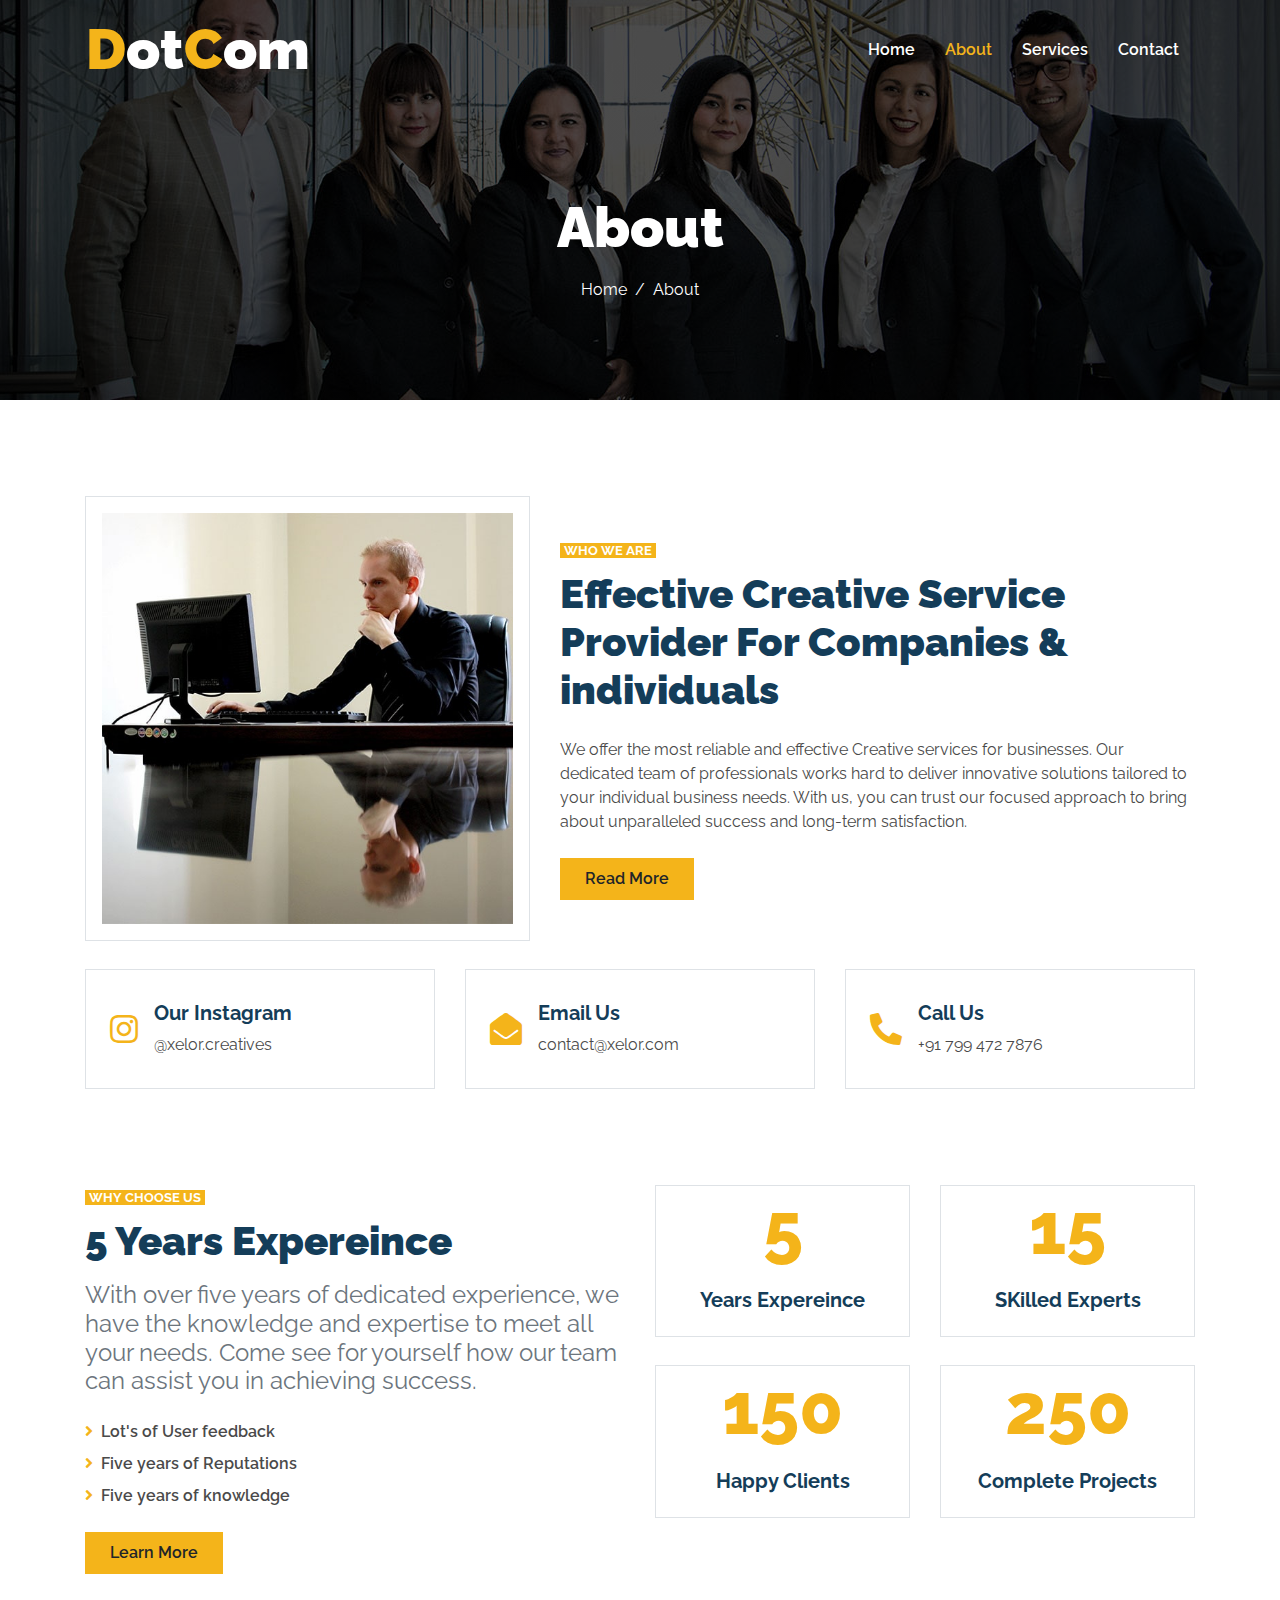
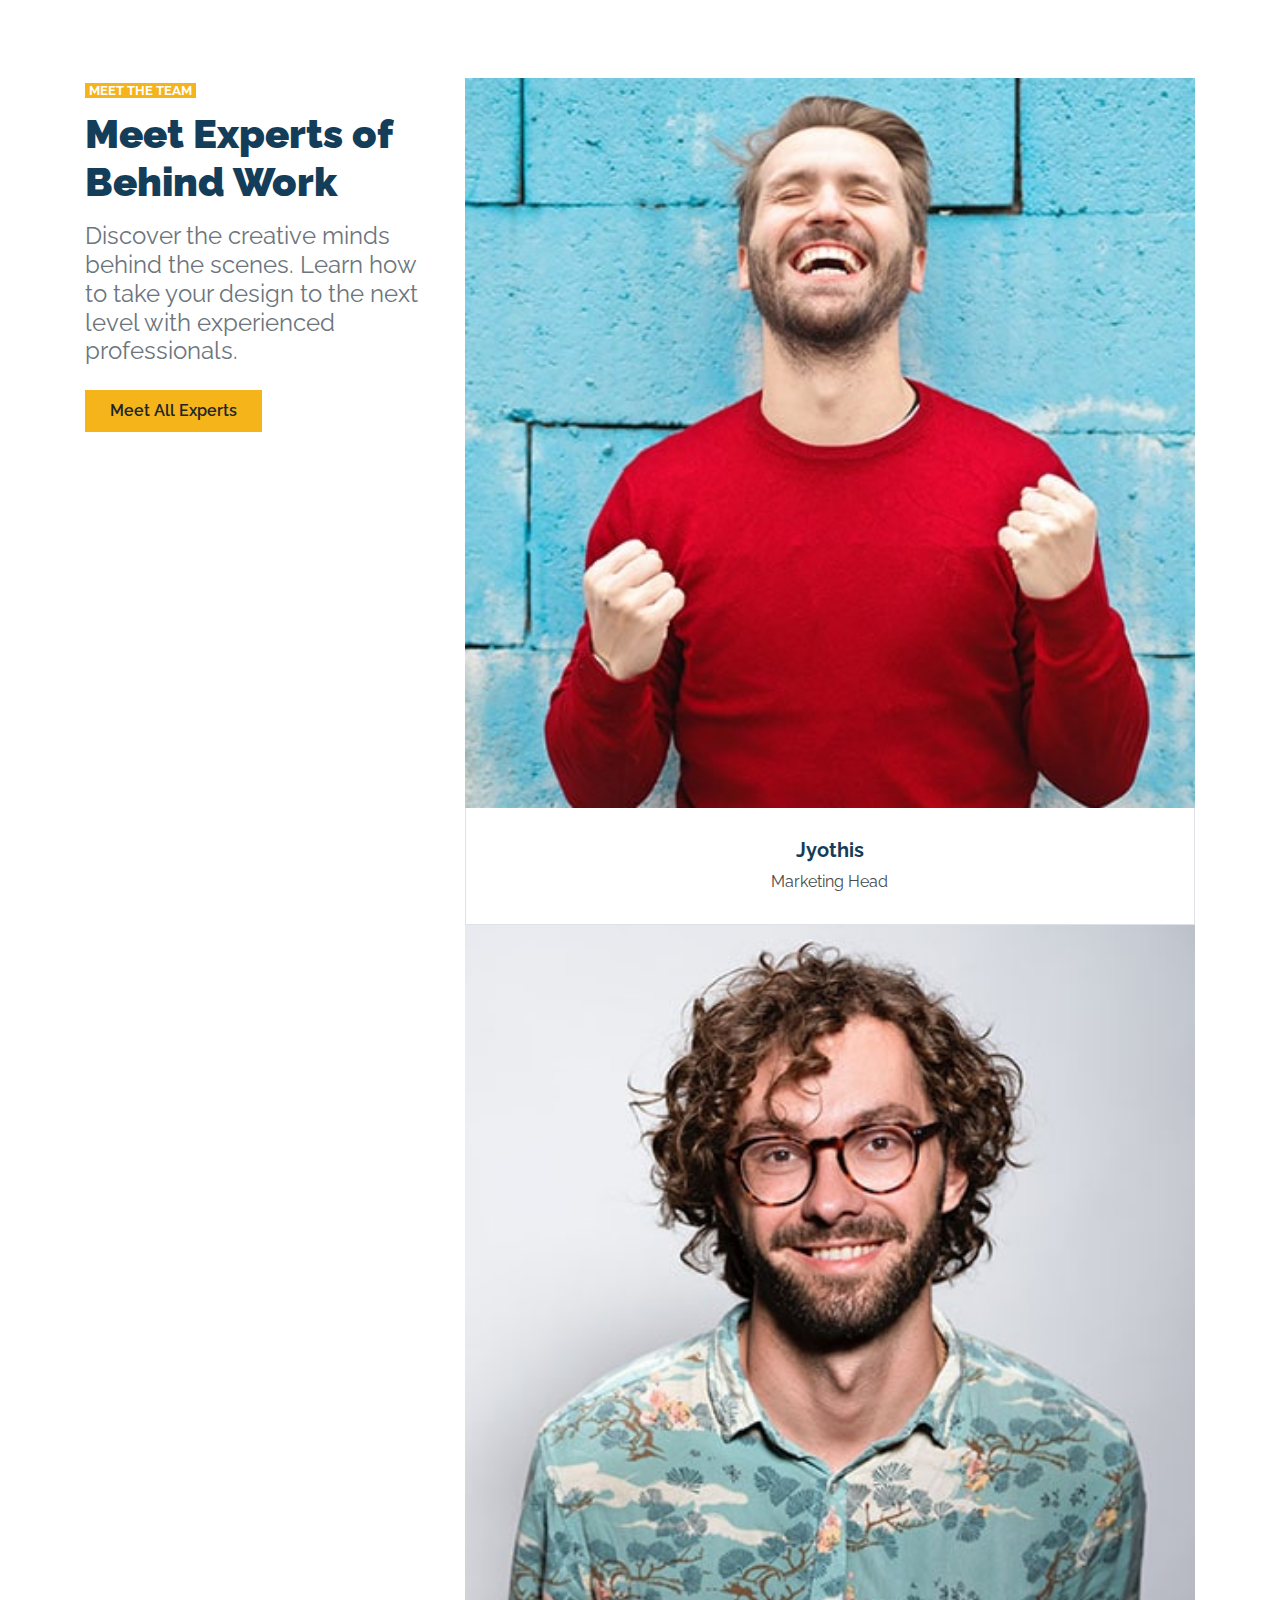
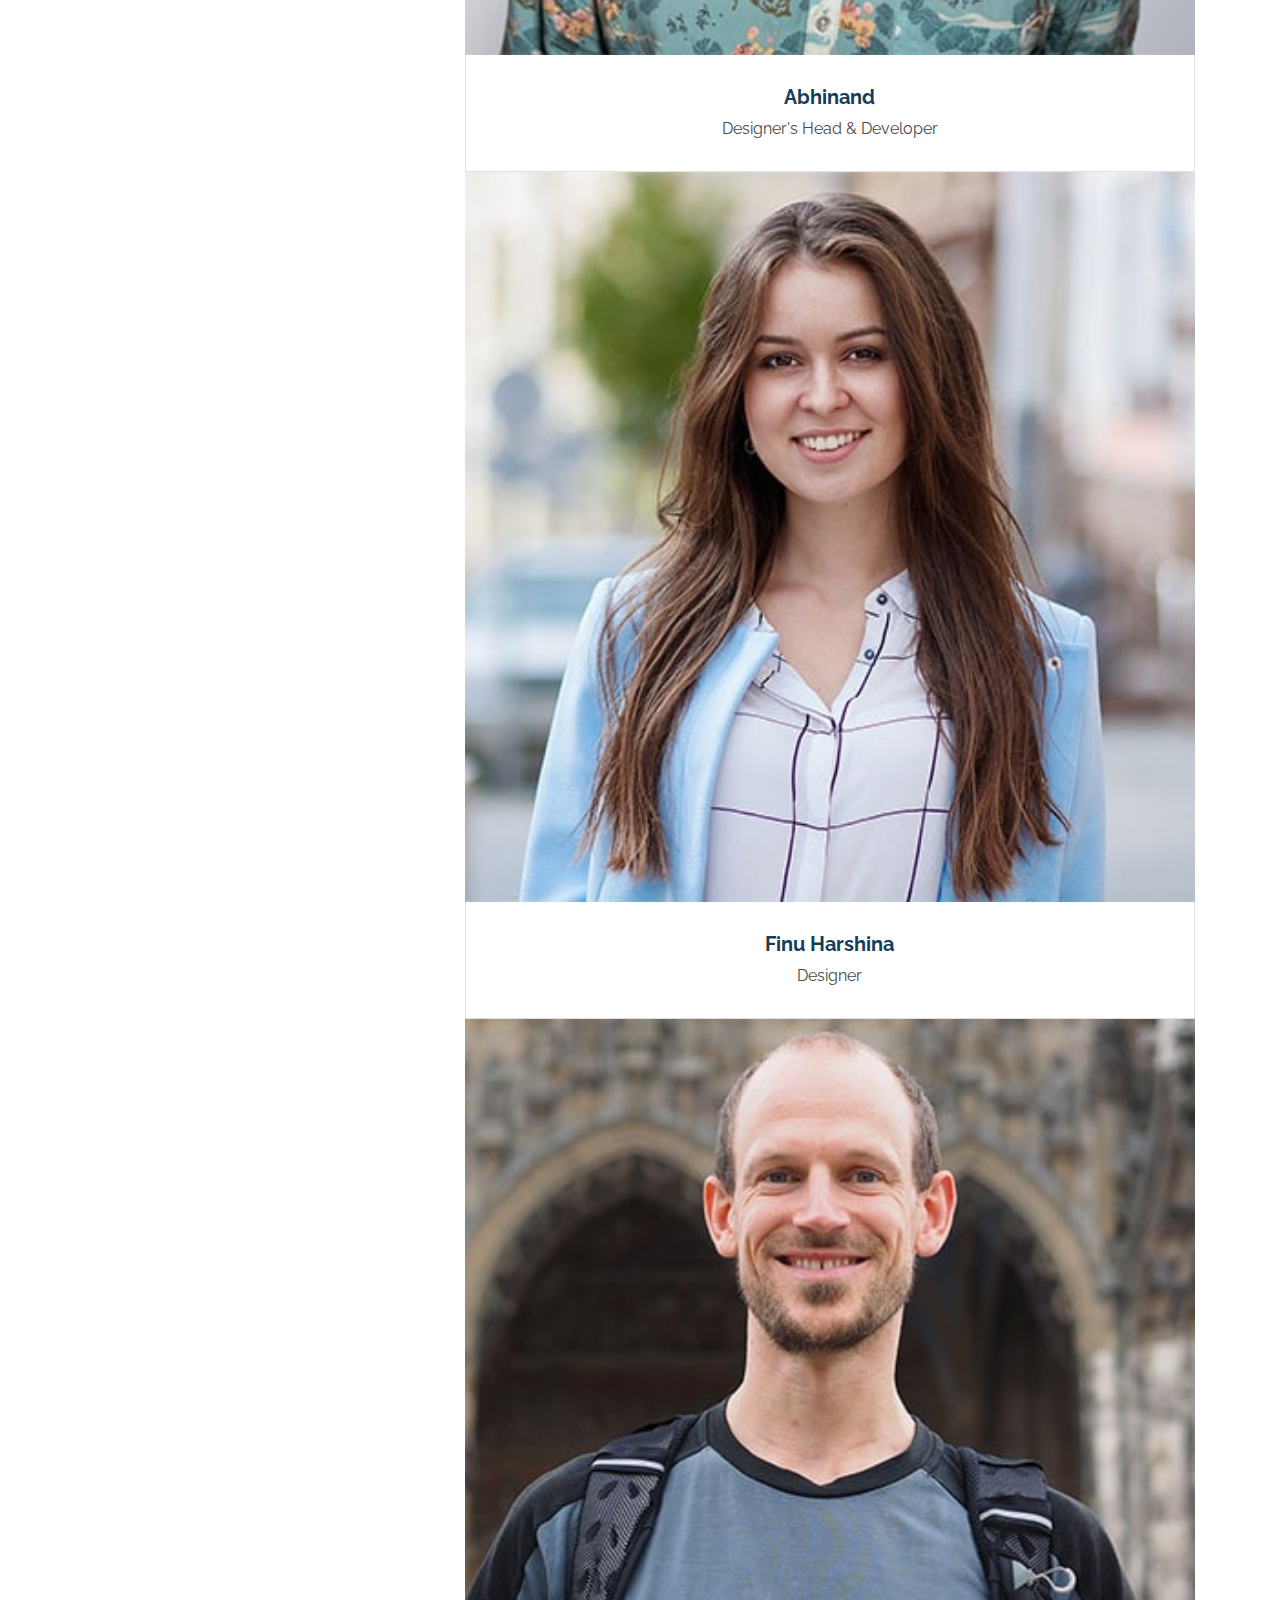
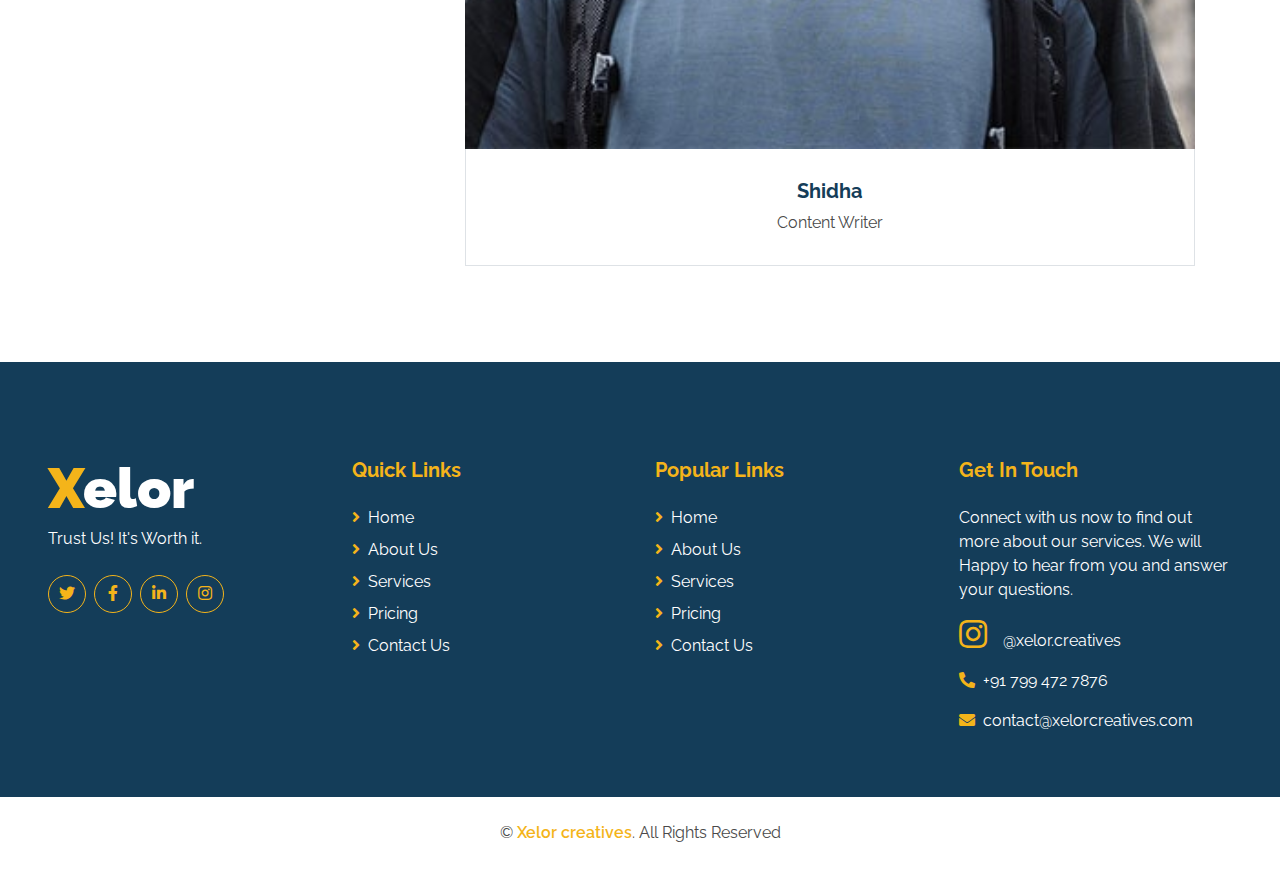
==== about.html @ 758a2720 "first commit" ====
<!DOCTYPE html>
<html lang="en">

<head>
    <meta charset="utf-8">
    <title>DotCom - Creative Agency Website Template</title>
    <meta content="width=device-width, initial-scale=1.0" name="viewport">
    <meta content="Free HTML Templates" name="keywords">
    <meta content="Free HTML Templates" name="description">

    <!-- Favicon -->
    <link href="img/favicon.ico" rel="icon">

    <!-- Google Web Fonts -->
    <link rel="preconnect" href="https://fonts.gstatic.com">
    <link href="https://fonts.googleapis.com/css2?family=Raleway:wght@400;500;600;700;800;900&display=swap" rel="stylesheet"> 

    <!-- Font Awesome -->
    <link href="https://cdnjs.cloudflare.com/ajax/libs/font-awesome/5.15.0/css/all.min.css" rel="stylesheet">

    <!-- Libraries Stylesheet -->
    <link href="lib/owlcarousel/assets/owl.carousel.min.css" rel="stylesheet">

    <!-- Customized Bootstrap Stylesheet -->
    <link href="css/style.css" rel="stylesheet">
</head>

<body>
    <!-- Navbar Start -->
    <div class="container-fluid nav-bar p-0">
        <div class="container-lg p-0">
            <nav class="navbar navbar-expand-lg bg-secondary navbar-dark">
                <a href="index.html" class="navbar-brand">
                    <h1 class="m-0 text-white display-4"><span class="text-primary">D</span>ot<span class="text-primary">C</span>om</h1>
                </a>
                <button type="button" class="navbar-toggler" data-toggle="collapse" data-target="#navbarCollapse">
                    <span class="navbar-toggler-icon"></span>
                </button>
                <div class="collapse navbar-collapse justify-content-between" id="navbarCollapse">
                    <div class="navbar-nav ml-auto py-0">
                        <a href="index.html" class="nav-item nav-link">Home</a>
                        <a href="about.html" class="nav-item nav-link active">About</a>
                        <a href="service.html" class="nav-item nav-link">Services</a>
                        <!-- <a href="pricing.html" class="nav-item nav-link">Pricing</a>
                        <div class="nav-item dropdown">
                            <a href="#" class="nav-link dropdown-toggle" data-toggle="dropdown">Pages</a>
                            <div class="dropdown-menu border-0 rounded-0 m-0">
                                <a href="blog.html" class="dropdown-item">Blog Grid</a>
                                <a href="single.html" class="dropdown-item">Blog Detail</a>
                            </div>
                        </div> -->
                        <a href="contact.html" class="nav-item nav-link">Contact</a>
                    </div>
                </div>
            </nav>
        </div>
    </div>
    <!-- Navbar End -->


    <!-- Page Header Start -->
    <div class="container-fluid page-header d-flex flex-column align-items-center justify-content-center pt-0 pt-lg-5 mb-5">
        <h1 class="display-4 text-white mb-3 mt-0 mt-lg-5">About</h1>
        <div class="d-inline-flex text-white">
            <p class="m-0"><a class="text-white" href="">Home</a></p>
            <p class="m-0 px-2">/</p>
            <p class="m-0">About</p>
        </div>
    </div>
    <!-- Page Header Start -->


    <!-- About Start -->
    <div class="container-fluid py-5">
        <div class="container">
            <div class="row align-items-center pb-1">
                <div class="col-lg-5">
                    <img class="img-thumbnail p-3" src="img/about.jpg" alt="">
                </div>
                <div class="col-lg-7 mt-5 mt-lg-0">
                    <small class="bg-primary text-white text-uppercase font-weight-bold px-1">Who We Are</small>
                    <h1 class="mt-2 mb-4">Effective Creative Service Provider For Companies & individuals </h1>
                    <p class="mb-4">We offer the most reliable and effective Creative services for businesses. Our dedicated team of professionals works hard to deliver innovative solutions tailored to your individual business needs. With us, you can trust our focused approach to bring about unparalleled success and long-term satisfaction.</p>
                    <a href="" class="btn btn-primary py-md-2 px-md-4 font-weight-semi-bold">Read More</a>
                </div>
            </div>
            <div class="row mt-4">
                <div class="col-md-4">
                    <div class="d-flex align-items-center border mb-4 mb-lg-0 p-4" style="height: 120px;">
                        <i class="fab fa-2x fa-instagram text-primary mr-3"></i>
                        <div class="d-flex flex-column">
                            <h5 class="font-weight-bold">Our Instagram</h5>
                            <p class="m-0">@xelor.creatives</p>
                        </div>
                    </div>
                </div>
                <div class="col-md-4">
                    <div class="d-flex align-items-center border mb-4 mb-lg-0 p-4" style="height: 120px;">
                        <i class="fa fa-2x fa-envelope-open text-primary mr-3"></i>
                        <div class="d-flex flex-column">
                            <h5 class="font-weight-bold">Email Us</h5>
                            <p class="m-0">contact@xelor.com</p>
                        </div>
                    </div>
                </div>
                <div class="col-md-4">
                    <div class="d-flex align-items-center border mb-4 mb-lg-0 p-4" style="height: 120px;">
                        <i class="fas fa-2x fa-phone-alt text-primary mr-3"></i>
                        <div class="d-flex flex-column">
                            <h5 class="font-weight-bold">Call Us</h5>
                            <p class="m-0">+91 799 472 7876</p>
                        </div>
                    </div>
                </div>
            </div>
        </div>
    </div>
    <!-- About End -->


    <!-- Features Start -->
    <div class="container-fluid pt-5 pb-2">
        <div class="container">
            <div class="row">
                <div class="col-lg-6 mb-5">
                    <small class="bg-primary text-white text-uppercase font-weight-bold px-1">Why Choose Us</small>
                    <h1 class="mt-2 mb-3">5 Years Expereince</h1>
                    <h4 class="font-weight-normal text-muted mb-4">With over five years of dedicated experience, we have the knowledge and expertise to meet all your needs. Come see for yourself how our team can assist you in achieving success.</h4>
                    <div class="list-inline mb-4">
                        <p class="font-weight-semi-bold mb-2"><i class="fa fa-angle-right text-primary mr-2"></i>Lot's of User feedback</p>
                        <p class="font-weight-semi-bold mb-2"><i class="fa fa-angle-right text-primary mr-2"></i>Five years of Reputations</p>
                        <p class="font-weight-semi-bold mb-2"><i class="fa fa-angle-right text-primary mr-2"></i>Five years of knowledge</p>
                    </div>
                    <a href="" class="btn btn-primary py-md-2 px-md-4 font-weight-semi-bold">Learn More</a>
                </div>
                <div class="col-lg-6">
                    <div class="row">
                        <div class="col-sm-6 pb-1">
                            <div class="d-flex flex-column align-items-center border px-4 mb-4">
                                <h2 class="display-3 text-primary mb-3" data-toggle="counter-up">5</h2>
                                <h5 class="font-weight-bold mb-4">Years Expereince</h5>
                            </div>
                        </div>
                        <div class="col-sm-6 pb-1">
                            <div class="d-flex flex-column align-items-center border px-4 mb-4">
                                <h2 class="display-3 text-primary mb-3" data-toggle="counter-up">15</h2>
                                <h5 class="font-weight-bold mb-4">SKilled Experts</h5>
                            </div>
                        </div>
                        <div class="col-sm-6 pb-1">
                            <div class="d-flex flex-column align-items-center border px-4 mb-4">
                                <h2 class="display-3 text-primary mb-3" data-toggle="counter-up">150</h2>
                                <h5 class="font-weight-bold mb-4">Happy Clients</h5>
                            </div>
                        </div>
                        <div class="col-sm-6 pb-1">
                            <div class="d-flex flex-column align-items-center border px-4 mb-4">
                                <h2 class="display-3 text-primary mb-3" data-toggle="counter-up">250</h2>
                                <h5 class="font-weight-bold mb-4">Complete Projects</h5>
                            </div>
                        </div>
                    </div>
                </div>
            </div>
        </div>
    </div>
    <!-- Features End -->


    <!-- Team Start -->
    <div class="container-fluid pt-5">
        <div class="container">
            <div class="row">
                <div class="col-lg-4 mb-5">
                    <small class="bg-primary text-white text-uppercase font-weight-bold px-1">Meet The Team</small>
                    <h1 class="mt-2 mb-3">Meet Experts of Behind Work</h1>
                    <h4 class="font-weight-normal text-muted mb-4">Discover the creative minds behind the scenes. Learn how to take your design to the next level with experienced professionals.</h4>
                    <a href="" class="btn btn-primary py-md-2 px-md-4 font-weight-semi-bold">Meet All Experts</a>
                </div>
                <div class="col-lg-8 mb-5">
                    <div class="owl-carousel team-carousel">
                        <div class="team-item">
                            <div class="position-relative">
                                <img class="img-fluid w-100" src="img/team-1.jpg" alt="">
                                <div class="team-overlay position-absolute d-flex align-items-center justify-content-center m-3">
                                    <div class="d-flex align-items-center justify-content-start">
                                        <a class="btn btn-outline-secondary rounded-circle text-center mr-2 px-0" style="width: 38px; height: 38px;" href="#"><i class="fab fa-twitter"></i></a>
                                        <a class="btn btn-outline-secondary rounded-circle text-center mr-2 px-0" style="width: 38px; height: 38px;" href="#"><i class="fab fa-facebook-f"></i></a>
                                        <a class="btn btn-outline-secondary rounded-circle text-center px-0" style="width: 38px; height: 38px;" href="#"><i class="fab fa-linkedin-in"></i></a>
                                    </div>
                                </div>
                            </div>
                            <div class="border border-top-0 text-center" style="padding: 30px;">
                                <h5 class="font-weight-bold">Jyothis</h5>
                                <span>Marketing Head</span>
                            </div>
                        </div>
                        <div class="team-item">
                            <div class="position-relative">
                                <img class="img-fluid w-100" src="img/team-3.jpg" alt="">
                                <div class="team-overlay position-absolute d-flex align-items-center justify-content-center m-3">
                                    <div class="d-flex align-items-center justify-content-start">
                                        <a class="btn btn-outline-secondary rounded-circle text-center mr-2 px-0" style="width: 38px; height: 38px;" href="#"><i class="fab fa-twitter"></i></a>
                                        <a class="btn btn-outline-secondary rounded-circle text-center mr-2 px-0" style="width: 38px; height: 38px;" href="#"><i class="fab fa-facebook-f"></i></a>
                                        <a class="btn btn-outline-secondary rounded-circle text-center px-0" style="width: 38px; height: 38px;" href="#"><i class="fab fa-linkedin-in"></i></a>
                                    </div>
                                </div>
                            </div>
                            <div class="border border-top-0 text-center" style="padding: 30px;">
                                <h5 class="font-weight-bold">Abhinand</h5>
                                <span>Designer's Head & Developer </span>
                            </div>
                        </div>
                        <div class="team-item">
                            <div class="position-relative">
                                <img class="img-fluid w-100" src="img/team-2.jpg" alt="">
                                <div class="team-overlay position-absolute d-flex align-items-center justify-content-center m-3">
                                    <div class="d-flex align-items-center justify-content-start">
                                        <a class="btn btn-outline-secondary rounded-circle text-center mr-2 px-0" style="width: 38px; height: 38px;" href="#"><i class="fab fa-twitter"></i></a>
                                        <a class="btn btn-outline-secondary rounded-circle text-center mr-2 px-0" style="width: 38px; height: 38px;" href="#"><i class="fab fa-facebook-f"></i></a>
                                        <a class="btn btn-outline-secondary rounded-circle text-center px-0" style="width: 38px; height: 38px;" href="#"><i class="fab fa-linkedin-in"></i></a>
                                    </div>
                                </div>
                            </div>
                            <div class="border border-top-0 text-center" style="padding: 30px;">
                                <h5 class="font-weight-bold">Finu Harshina</h5>
                                <span>Designer</span>
                            </div>
                        </div>
                        <div class="team-item">
                            <div class="position-relative">
                                <img class="img-fluid w-100" src="img/team-4.jpg" alt="">
                                <div class="team-overlay position-absolute d-flex align-items-center justify-content-center m-3">
                                    <div class="d-flex align-items-center justify-content-start">
                                        <a class="btn btn-outline-secondary rounded-circle text-center mr-2 px-0" style="width: 38px; height: 38px;" href="#"><i class="fab fa-twitter"></i></a>
                                        <a class="btn btn-outline-secondary rounded-circle text-center mr-2 px-0" style="width: 38px; height: 38px;" href="#"><i class="fab fa-facebook-f"></i></a>
                                        <a class="btn btn-outline-secondary rounded-circle text-center px-0" style="width: 38px; height: 38px;" href="#"><i class="fab fa-linkedin-in"></i></a>
                                    </div>
                                </div>
                            </div>
                            <div class="border border-top-0 text-center" style="padding: 30px;">
                                <h5 class="font-weight-bold">Shidha</h5>
                                <span>Content Writer</span>
                            </div>
                        </div>
                    </div>
                </div>
            </div>
        </div>
    </div>
    <!-- Team End -->


    <!-- Footer Start -->
    <div class="container-fluid bg-secondary text-white mt-5 pt-5 px-sm-3 px-md-5">
        <div class="row pt-5">
            <div class="col-lg-3 col-md-6 mb-5">
                <a href="index.html" class="navbar-brand">
                    <h1 class="m-0 mt-n2 text-white display-4"><span class="text-primary">X</span>elor</h1>
                </a>
                <p>Trust Us! It's Worth it.</p>
                <div class="d-flex justify-content-start mt-4">
                    <a class="btn btn-outline-primary rounded-circle text-center mr-2 px-0" style="width: 38px; height: 38px;" href="#"><i class="fab fa-twitter"></i></a>
                    <a class="btn btn-outline-primary rounded-circle text-center mr-2 px-0" style="width: 38px; height: 38px;" href="#"><i class="fab fa-facebook-f"></i></a>
                    <a class="btn btn-outline-primary rounded-circle text-center mr-2 px-0" style="width: 38px; height: 38px;" href="#"><i class="fab fa-linkedin-in"></i></a>
                    <a class="btn btn-outline-primary rounded-circle text-center mr-2 px-0" style="width: 38px; height: 38px;" href="#"><i class="fab fa-instagram"></i></a>
                </div>
            </div>
            <div class="col-lg-3 col-md-6 mb-5">
                <h5 class="font-weight-bold text-primary mb-4">Quick Links</h5>
                <div class="d-flex flex-column justify-content-start">
                    <a class="text-white mb-2" href="#"><i class="fa fa-angle-right text-primary mr-2"></i>Home</a>
                    <a class="text-white mb-2" href="#"><i class="fa fa-angle-right text-primary mr-2"></i>About Us</a>
                    <a class="text-white mb-2" href="#"><i class="fa fa-angle-right text-primary mr-2"></i>Services</a>
                    <a class="text-white mb-2" href="#"><i class="fa fa-angle-right text-primary mr-2"></i>Pricing</a>
                    <a class="text-white" href="#"><i class="fa fa-angle-right text-primary mr-2"></i>Contact Us</a>
                </div>
            </div>
            <div class="col-lg-3 col-md-6 mb-5">
                <h5 class="font-weight-bold text-primary mb-4">Popular Links</h5>
                <div class="d-flex flex-column justify-content-start">
                    <a class="text-white mb-2" href="#"><i class="fa fa-angle-right text-primary mr-2"></i>Home</a>
                    <a class="text-white mb-2" href="#"><i class="fa fa-angle-right text-primary mr-2"></i>About Us</a>
                    <a class="text-white mb-2" href="#"><i class="fa fa-angle-right text-primary mr-2"></i>Services</a>
                    <a class="text-white mb-2" href="#"><i class="fa fa-angle-right text-primary mr-2"></i>Pricing</a>
                    <a class="text-white" href="#"><i class="fa fa-angle-right text-primary mr-2"></i>Contact Us</a>
                </div>
            </div>
            <div class="col-lg-3 col-md-6 mb-5">
                <h5 class="font-weight-bold text-primary mb-4">Get In Touch</h5>
                <p>Connect with us now to find out more about our services. We will Happy to hear from you and answer your questions.</p>
                <p><i class="fab fa-2x fa-instagram text-primary mr-3"></i>@xelor.creatives</p>
                <p><i class="fa fa-phone-alt text-primary mr-2"></i>+91 799 472 7876</p>
                <p><i class="fa fa-envelope text-primary mr-2"></i>contact@xelorcreatives.com</p>
            </div>
        </div>
    </div>
    <div class="container-fluid py-4 px-sm-3 px-md-5">
        <p class="m-0 text-center">
            &copy; <a class="font-weight-semi-bold" href="#">Xelor creatives</a>. All Rights Reserved
        </p>
    </div>
    <!-- Footer End -->


    <!-- Back to Top -->
    <a href="#" class="btn btn-lg btn-primary back-to-top"><i class="fa fa-angle-up"></i></a>


    <!-- JavaScript Libraries -->
    <script src="https://code.jquery.com/jquery-3.4.1.min.js"></script>
    <script src="https://stackpath.bootstrapcdn.com/bootstrap/4.4.1/js/bootstrap.bundle.min.js"></script>
    <script src="lib/easing/easing.min.js"></script>
    <script src="lib/waypoints/waypoints.min.js"></script>
    <script src="lib/counterup/counterup.min.js"></script>
    <script src="lib/owlcarousel/owl.carousel.min.js"></script>

    <!-- Contact Javascript File -->
    <script src="mail/jqBootstrapValidation.min.js"></script>
    <script src="mail/contact.js"></script>

    <!-- Template Javascript -->
    <script src="js/main.js"></script>
</body>

</html>
---- css/style.css ----
/******* Bootstrap Theming ********/
/*!
 * Bootstrap v4.5.3 (https://getbootstrap.com/)
 * Copyright 2011-2020 The Bootstrap Authors
 * Copyright 2011-2020 Twitter, Inc.
 * Licensed under MIT (https://github.com/twbs/bootstrap/blob/main/LICENSE)
 */
:root {
  --blue: #007bff;
  --indigo: #6610f2;
  --purple: #6f42c1;
  --pink: #e83e8c;
  --red: #dc3545;
  --orange: #fd7e14;
  --yellow: #ffc107;
  --green: #28a745;
  --teal: #20c997;
  --cyan: #17a2b8;
  --white: #fff;
  --gray: #6c757d;
  --gray-dark: #343a40;
  --primary: #F4B41A;
  --secondary: #143D59;
  --success: #28a745;
  --info: #17a2b8;
  --warning: #ffc107;
  --danger: #dc3545;
  --light: #f8f9fa;
  --dark: #343a40;
  --breakpoint-xs: 0;
  --breakpoint-sm: 576px;
  --breakpoint-md: 768px;
  --breakpoint-lg: 992px;
  --breakpoint-xl: 1200px;
  --font-family-sans-serif: "Raleway", sans-serif;
  --font-family-monospace: SFMono-Regular, Menlo, Monaco, Consolas, "Liberation Mono", "Courier New", monospace;
}

*,
*::before,
*::after {
  box-sizing: border-box;
}

html {
  font-family: sans-serif;
  line-height: 1.15;
  -webkit-text-size-adjust: 100%;
  -webkit-tap-highlight-color: rgba(0, 0, 0, 0);
}

article, aside, figcaption, figure, footer, header, hgroup, main, nav, section {
  display: block;
}

body {
  margin: 0;
  font-family: "Raleway", sans-serif;
  font-size: 1rem;
  font-weight: 400;
  line-height: 1.5;
  color: #4A4A4A;
  text-align: left;
  background-color: #fff;
}

[tabindex="-1"]:focus:not(:focus-visible) {
  outline: 0 !important;
}

hr {
  box-sizing: content-box;
  height: 0;
  overflow: visible;
}

h1, h2, h3, h4, h5, h6 {
  margin-top: 0;
  margin-bottom: 0.5rem;
}

p {
  margin-top: 0;
  margin-bottom: 1rem;
}

abbr[title],
abbr[data-original-title] {
  text-decoration: underline;
  text-decoration: underline dotted;
  cursor: help;
  border-bottom: 0;
  text-decoration-skip-ink: none;
}

address {
  margin-bottom: 1rem;
  font-style: normal;
  line-height: inherit;
}

ol,
ul,
dl {
  margin-top: 0;
  margin-bottom: 1rem;
}

ol ol,
ul ul,
ol ul,
ul ol {
  margin-bottom: 0;
}

dt {
  font-weight: 700;
}

dd {
  margin-bottom: .5rem;
  margin-left: 0;
}

blockquote {
  margin: 0 0 1rem;
}

b,
strong {
  font-weight: bolder;
}

small {
  font-size: 80%;
}

sub,
sup {
  position: relative;
  font-size: 75%;
  line-height: 0;
  vertical-align: baseline;
}

sub {
  bottom: -.25em;
}

sup {
  top: -.5em;
}

a {
  color: #F4B41A;
  text-decoration: none;
  background-color: transparent;
}

a:hover {
  color: #fc8807;
  text-decoration: underline;
}

a:not([href]):not([class]) {
  color: inherit;
  text-decoration: none;
}

a:not([href]):not([class]):hover {
  color: inherit;
  text-decoration: none;
}

pre,
code,
kbd,
samp {
  font-family: SFMono-Regular, Menlo, Monaco, Consolas, "Liberation Mono", "Courier New", monospace;
  font-size: 1em;
}

pre {
  margin-top: 0;
  margin-bottom: 1rem;
  overflow: auto;
  -ms-overflow-style: scrollbar;
}

figure {
  margin: 0 0 1rem;
}

img {
  vertical-align: middle;
  border-style: none;
}

svg {
  overflow: hidden;
  vertical-align: middle;
}

table {
  border-collapse: collapse;
}

caption {
  padding-top: 0.75rem;
  padding-bottom: 0.75rem;
  color: #6c757d;
  text-align: left;
  caption-side: bottom;
}

th {
  text-align: inherit;
  text-align: -webkit-match-parent;
}

label {
  display: inline-block;
  margin-bottom: 0.5rem;
}

button {
  border-radius: 0;
}

button:focus {
  outline: 1px dotted;
  outline: 5px auto -webkit-focus-ring-color;
}

input,
button,
select,
optgroup,
textarea {
  margin: 0;
  font-family: inherit;
  font-size: inherit;
  line-height: inherit;
}

button,
input {
  overflow: visible;
}

button,
select {
  text-transform: none;
}

[role="button"] {
  cursor: pointer;
}

select {
  word-wrap: normal;
}

button,
[type="button"],
[type="reset"],
[type="submit"] {
  -webkit-appearance: button;
}

button:not(:disabled),
[type="button"]:not(:disabled),
[type="reset"]:not(:disabled),
[type="submit"]:not(:disabled) {
  cursor: pointer;
}

button::-moz-focus-inner,
[type="button"]::-moz-focus-inner,
[type="reset"]::-moz-focus-inner,
[type="submit"]::-moz-focus-inner {
  padding: 0;
  border-style: none;
}

input[type="radio"],
input[type="checkbox"] {
  box-sizing: border-box;
  padding: 0;
}

textarea {
  overflow: auto;
  resize: vertical;
}

fieldset {
  min-width: 0;
  padding: 0;
  margin: 0;
  border: 0;
}

legend {
  display: block;
  width: 100%;
  max-width: 100%;
  padding: 0;
  margin-bottom: .5rem;
  font-size: 1.5rem;
  line-height: inherit;
  color: inherit;
  white-space: normal;
}

@media (max-width: 1200px) {
  legend {
    font-size: calc(1.275rem + 0.3vw) ;
  }
}

progress {
  vertical-align: baseline;
}

[type="number"]::-webkit-inner-spin-button,
[type="number"]::-webkit-outer-spin-button {
  height: auto;
}

[type="search"] {
  outline-offset: -2px;
  -webkit-appearance: none;
}

[type="search"]::-webkit-search-decoration {
  -webkit-appearance: none;
}

::-webkit-file-upload-button {
  font: inherit;
  -webkit-appearance: button;
}

output {
  display: inline-block;
}

summary {
  display: list-item;
  cursor: pointer;
}

template {
  display: none;
}

[hidden] {
  display: none !important;
}

h1, h2, h3, h4, h5, h6,
.h1, .h2, .h3, .h4, .h5, .h6 {
  margin-bottom: 0.5rem;
  font-weight: 500;
  line-height: 1.2;
  color: #143D59;
}

h1, .h1 {
  font-size: 2.5rem;
}

@media (max-width: 1200px) {
  h1, .h1 {
    font-size: calc(1.375rem + 1.5vw) ;
  }
}

h2, .h2 {
  font-size: 2rem;
}

@media (max-width: 1200px) {
  h2, .h2 {
    font-size: calc(1.325rem + 0.9vw) ;
  }
}

h3, .h3 {
  font-size: 1.75rem;
}

@media (max-width: 1200px) {
  h3, .h3 {
    font-size: calc(1.3rem + 0.6vw) ;
  }
}

h4, .h4 {
  font-size: 1.5rem;
}

@media (max-width: 1200px) {
  h4, .h4 {
    font-size: calc(1.275rem + 0.3vw) ;
  }
}

h5, .h5 {
  font-size: 1.25rem;
}

h6, .h6 {
  font-size: 1rem;
}

.lead {
  font-size: 1.25rem;
  font-weight: 300;
}

.display-1 {
  font-size: 6rem;
  font-weight: 300;
  line-height: 1.2;
}

@media (max-width: 1200px) {
  .display-1 {
    font-size: calc(1.725rem + 5.7vw) ;
  }
}

.display-2 {
  font-size: 5.5rem;
  font-weight: 300;
  line-height: 1.2;
}

@media (max-width: 1200px) {
  .display-2 {
    font-size: calc(1.675rem + 5.1vw) ;
  }
}

.display-3 {
  font-size: 4.5rem;
  font-weight: 300;
  line-height: 1.2;
}

@media (max-width: 1200px) {
  .display-3 {
    font-size: calc(1.575rem + 3.9vw) ;
  }
}

.display-4 {
  font-size: 3.5rem;
  font-weight: 300;
  line-height: 1.2;
}

@media (max-width: 1200px) {
  .display-4 {
    font-size: calc(1.475rem + 2.7vw) ;
  }
}

hr {
  margin-top: 1rem;
  margin-bottom: 1rem;
  border: 0;
  border-top: 1px solid rgba(0, 0, 0, 0.1);
}

small,
.small {
  font-size: 80%;
  font-weight: 400;
}

mark,
.mark {
  padding: 0.2em;
  background-color: #fcf8e3;
}

.list-unstyled {
  padding-left: 0;
  list-style: none;
}

.list-inline {
  padding-left: 0;
  list-style: none;
}

.list-inline-item {
  display: inline-block;
}

.list-inline-item:not(:last-child) {
  margin-right: 0.5rem;
}

.initialism {
  font-size: 90%;
  text-transform: uppercase;
}

.blockquote {
  margin-bottom: 1rem;
  font-size: 1.25rem;
}

.blockquote-footer {
  display: block;
  font-size: 80%;
  color: #6c757d;
}

.blockquote-footer::before {
  content: "\2014\00A0";
}

.img-fluid {
  width: 100%;
}

.img-thumbnail {
  padding: 0.25rem;
  background-color: #fff;
  border: 1px solid #dee2e6;
  max-width: 100%;
  height: auto;
}

.figure {
  display: inline-block;
}

.figure-img {
  margin-bottom: 0.5rem;
  line-height: 1;
}

.figure-caption {
  font-size: 90%;
  color: #6c757d;
}

code {
  font-size: 87.5%;
  color: #e83e8c;
  word-wrap: break-word;
}

a > code {
  color: inherit;
}

kbd {
  padding: 0.2rem 0.4rem;
  font-size: 87.5%;
  color: #fff;
  background-color: #212529;
}

kbd kbd {
  padding: 0;
  font-size: 100%;
  font-weight: 700;
}

pre {
  display: block;
  font-size: 87.5%;
  color: #212529;
}

pre code {
  font-size: inherit;
  color: inherit;
  word-break: normal;
}

.pre-scrollable {
  max-height: 340px;
  overflow-y: scroll;
}

.container,
.container-fluid,
.container-sm,
.container-md,
.container-lg,
.container-xl {
  width: 100%;
  padding-right: 15px;
  padding-left: 15px;
  margin-right: auto;
  margin-left: auto;
}

@media (min-width: 576px) {
  .container, .container-sm {
    max-width: 540px;
  }
}

@media (min-width: 768px) {
  .container, .container-sm, .container-md {
    max-width: 720px;
  }
}

@media (min-width: 992px) {
  .container, .container-sm, .container-md, .container-lg {
    max-width: 960px;
  }
}

@media (min-width: 1200px) {
  .container, .container-sm, .container-md, .container-lg, .container-xl {
    max-width: 1140px;
  }
}

.row {
  display: flex;
  flex-wrap: wrap;
  margin-right: -15px;
  margin-left: -15px;
}

.no-gutters {
  margin-right: 0;
  margin-left: 0;
}

.no-gutters > .col,
.no-gutters > [class*="col-"] {
  padding-right: 0;
  padding-left: 0;
}

.col-1, .col-2, .col-3, .col-4, .col-5, .col-6, .col-7, .col-8, .col-9, .col-10, .col-11, .col-12, .col,
.col-auto, .col-sm-1, .col-sm-2, .col-sm-3, .col-sm-4, .col-sm-5, .col-sm-6, .col-sm-7, .col-sm-8, .col-sm-9, .col-sm-10, .col-sm-11, .col-sm-12, .col-sm,
.col-sm-auto, .col-md-1, .col-md-2, .col-md-3, .col-md-4, .col-md-5, .col-md-6, .col-md-7, .col-md-8, .col-md-9, .col-md-10, .col-md-11, .col-md-12, .col-md,
.col-md-auto, .col-lg-1, .col-lg-2, .col-lg-3, .col-lg-4, .col-lg-5, .col-lg-6, .col-lg-7, .col-lg-8, .col-lg-9, .col-lg-10, .col-lg-11, .col-lg-12, .col-lg,
.col-lg-auto, .col-xl-1, .col-xl-2, .col-xl-3, .col-xl-4, .col-xl-5, .col-xl-6, .col-xl-7, .col-xl-8, .col-xl-9, .col-xl-10, .col-xl-11, .col-xl-12, .col-xl,
.col-xl-auto {
  position: relative;
  width: 100%;
  padding-right: 15px;
  padding-left: 15px;
}

.col {
  flex-basis: 0;
  flex-grow: 1;
  max-width: 100%;
}

.row-cols-1 > * {
  flex: 0 0 100%;
  max-width: 100%;
}

.row-cols-2 > * {
  flex: 0 0 50%;
  max-width: 50%;
}

.row-cols-3 > * {
  flex: 0 0 33.33333%;
  max-width: 33.33333%;
}

.row-cols-4 > * {
  flex: 0 0 25%;
  max-width: 25%;
}

.row-cols-5 > * {
  flex: 0 0 20%;
  max-width: 20%;
}

.row-cols-6 > * {
  flex: 0 0 16.66667%;
  max-width: 16.66667%;
}

.col-auto {
  flex: 0 0 auto;
  width: auto;
  max-width: 100%;
}

.col-1 {
  flex: 0 0 8.33333%;
  max-width: 8.33333%;
}

.col-2 {
  flex: 0 0 16.66667%;
  max-width: 16.66667%;
}

.col-3 {
  flex: 0 0 25%;
  max-width: 25%;
}

.col-4 {
  flex: 0 0 33.33333%;
  max-width: 33.33333%;
}

.col-5 {
  flex: 0 0 41.66667%;
  max-width: 41.66667%;
}

.col-6 {
  flex: 0 0 50%;
  max-width: 50%;
}

.col-7 {
  flex: 0 0 58.33333%;
  max-width: 58.33333%;
}

.col-8 {
  flex: 0 0 66.66667%;
  max-width: 66.66667%;
}

.col-9 {
  flex: 0 0 75%;
  max-width: 75%;
}

.col-10 {
  flex: 0 0 83.33333%;
  max-width: 83.33333%;
}

.col-11 {
  flex: 0 0 91.66667%;
  max-width: 91.66667%;
}

.col-12 {
  flex: 0 0 100%;
  max-width: 100%;
}

.order-first {
  order: -1;
}

.order-last {
  order: 13;
}

.order-0 {
  order: 0;
}

.order-1 {
  order: 1;
}

.order-2 {
  order: 2;
}

.order-3 {
  order: 3;
}

.order-4 {
  order: 4;
}

.order-5 {
  order: 5;
}

.order-6 {
  order: 6;
}

.order-7 {
  order: 7;
}

.order-8 {
  order: 8;
}

.order-9 {
  order: 9;
}

.order-10 {
  order: 10;
}

.order-11 {
  order: 11;
}

.order-12 {
  order: 12;
}

.offset-1 {
  margin-left: 8.33333%;
}

.offset-2 {
  margin-left: 16.66667%;
}

.offset-3 {
  margin-left: 25%;
}

.offset-4 {
  margin-left: 33.33333%;
}

.offset-5 {
  margin-left: 41.66667%;
}

.offset-6 {
  margin-left: 50%;
}

.offset-7 {
  margin-left: 58.33333%;
}

.offset-8 {
  margin-left: 66.66667%;
}

.offset-9 {
  margin-left: 75%;
}

.offset-10 {
  margin-left: 83.33333%;
}

.offset-11 {
  margin-left: 91.66667%;
}

@media (min-width: 576px) {
  .col-sm {
    flex-basis: 0;
    flex-grow: 1;
    max-width: 100%;
  }
  .row-cols-sm-1 > * {
    flex: 0 0 100%;
    max-width: 100%;
  }
  .row-cols-sm-2 > * {
    flex: 0 0 50%;
    max-width: 50%;
  }
  .row-cols-sm-3 > * {
    flex: 0 0 33.33333%;
    max-width: 33.33333%;
  }
  .row-cols-sm-4 > * {
    flex: 0 0 25%;
    max-width: 25%;
  }
  .row-cols-sm-5 > * {
    flex: 0 0 20%;
    max-width: 20%;
  }
  .row-cols-sm-6 > * {
    flex: 0 0 16.66667%;
    max-width: 16.66667%;
  }
  .col-sm-auto {
    flex: 0 0 auto;
    width: auto;
    max-width: 100%;
  }
  .col-sm-1 {
    flex: 0 0 8.33333%;
    max-width: 8.33333%;
  }
  .col-sm-2 {
    flex: 0 0 16.66667%;
    max-width: 16.66667%;
  }
  .col-sm-3 {
    flex: 0 0 25%;
    max-width: 25%;
  }
  .col-sm-4 {
    flex: 0 0 33.33333%;
    max-width: 33.33333%;
  }
  .col-sm-5 {
    flex: 0 0 41.66667%;
    max-width: 41.66667%;
  }
  .col-sm-6 {
    flex: 0 0 50%;
    max-width: 50%;
  }
  .col-sm-7 {
    flex: 0 0 58.33333%;
    max-width: 58.33333%;
  }
  .col-sm-8 {
    flex: 0 0 66.66667%;
    max-width: 66.66667%;
  }
  .col-sm-9 {
    flex: 0 0 75%;
    max-width: 75%;
  }
  .col-sm-10 {
    flex: 0 0 83.33333%;
    max-width: 83.33333%;
  }
  .col-sm-11 {
    flex: 0 0 91.66667%;
    max-width: 91.66667%;
  }
  .col-sm-12 {
    flex: 0 0 100%;
    max-width: 100%;
  }
  .order-sm-first {
    order: -1;
  }
  .order-sm-last {
    order: 13;
  }
  .order-sm-0 {
    order: 0;
  }
  .order-sm-1 {
    order: 1;
  }
  .order-sm-2 {
    order: 2;
  }
  .order-sm-3 {
    order: 3;
  }
  .order-sm-4 {
    order: 4;
  }
  .order-sm-5 {
    order: 5;
  }
  .order-sm-6 {
    order: 6;
  }
  .order-sm-7 {
    order: 7;
  }
  .order-sm-8 {
    order: 8;
  }
  .order-sm-9 {
    order: 9;
  }
  .order-sm-10 {
    order: 10;
  }
  .order-sm-11 {
    order: 11;
  }
  .order-sm-12 {
    order: 12;
  }
  .offset-sm-0 {
    margin-left: 0;
  }
  .offset-sm-1 {
    margin-left: 8.33333%;
  }
  .offset-sm-2 {
    margin-left: 16.66667%;
  }
  .offset-sm-3 {
    margin-left: 25%;
  }
  .offset-sm-4 {
    margin-left: 33.33333%;
  }
  .offset-sm-5 {
    margin-left: 41.66667%;
  }
  .offset-sm-6 {
    margin-left: 50%;
  }
  .offset-sm-7 {
    margin-left: 58.33333%;
  }
  .offset-sm-8 {
    margin-left: 66.66667%;
  }
  .offset-sm-9 {
    margin-left: 75%;
  }
  .offset-sm-10 {
    margin-left: 83.33333%;
  }
  .offset-sm-11 {
    margin-left: 91.66667%;
  }
}

@media (min-width: 768px) {
  .col-md {
    flex-basis: 0;
    flex-grow: 1;
    max-width: 100%;
  }
  .row-cols-md-1 > * {
    flex: 0 0 100%;
    max-width: 100%;
  }
  .row-cols-md-2 > * {
    flex: 0 0 50%;
    max-width: 50%;
  }
  .row-cols-md-3 > * {
    flex: 0 0 33.33333%;
    max-width: 33.33333%;
  }
  .row-cols-md-4 > * {
    flex: 0 0 25%;
    max-width: 25%;
  }
  .row-cols-md-5 > * {
    flex: 0 0 20%;
    max-width: 20%;
  }
  .row-cols-md-6 > * {
    flex: 0 0 16.66667%;
    max-width: 16.66667%;
  }
  .col-md-auto {
    flex: 0 0 auto;
    width: auto;
    max-width: 100%;
  }
  .col-md-1 {
    flex: 0 0 8.33333%;
    max-width: 8.33333%;
  }
  .col-md-2 {
    flex: 0 0 16.66667%;
    max-width: 16.66667%;
  }
  .col-md-3 {
    flex: 0 0 25%;
    max-width: 25%;
  }
  .col-md-4 {
    flex: 0 0 33.33333%;
    max-width: 33.33333%;
  }
  .col-md-5 {
    flex: 0 0 41.66667%;
    max-width: 41.66667%;
  }
  .col-md-6 {
    flex: 0 0 50%;
    max-width: 50%;
  }
  .col-md-7 {
    flex: 0 0 58.33333%;
    max-width: 58.33333%;
  }
  .col-md-8 {
    flex: 0 0 66.66667%;
    max-width: 66.66667%;
  }
  .col-md-9 {
    flex: 0 0 75%;
    max-width: 75%;
  }
  .col-md-10 {
    flex: 0 0 83.33333%;
    max-width: 83.33333%;
  }
  .col-md-11 {
    flex: 0 0 91.66667%;
    max-width: 91.66667%;
  }
  .col-md-12 {
    flex: 0 0 100%;
    max-width: 100%;
  }
  .order-md-first {
    order: -1;
  }
  .order-md-last {
    order: 13;
  }
  .order-md-0 {
    order: 0;
  }
  .order-md-1 {
    order: 1;
  }
  .order-md-2 {
    order: 2;
  }
  .order-md-3 {
    order: 3;
  }
  .order-md-4 {
    order: 4;
  }
  .order-md-5 {
    order: 5;
  }
  .order-md-6 {
    order: 6;
  }
  .order-md-7 {
    order: 7;
  }
  .order-md-8 {
    order: 8;
  }
  .order-md-9 {
    order: 9;
  }
  .order-md-10 {
    order: 10;
  }
  .order-md-11 {
    order: 11;
  }
  .order-md-12 {
    order: 12;
  }
  .offset-md-0 {
    margin-left: 0;
  }
  .offset-md-1 {
    margin-left: 8.33333%;
  }
  .offset-md-2 {
    margin-left: 16.66667%;
  }
  .offset-md-3 {
    margin-left: 25%;
  }
  .offset-md-4 {
    margin-left: 33.33333%;
  }
  .offset-md-5 {
    margin-left: 41.66667%;
  }
  .offset-md-6 {
    margin-left: 50%;
  }
  .offset-md-7 {
    margin-left: 58.33333%;
  }
  .offset-md-8 {
    margin-left: 66.66667%;
  }
  .offset-md-9 {
    margin-left: 75%;
  }
  .offset-md-10 {
    margin-left: 83.33333%;
  }
  .offset-md-11 {
    margin-left: 91.66667%;
  }
}

@media (min-width: 992px) {
  .col-lg {
    flex-basis: 0;
    flex-grow: 1;
    max-width: 100%;
  }
  .row-cols-lg-1 > * {
    flex: 0 0 100%;
    max-width: 100%;
  }
  .row-cols-lg-2 > * {
    flex: 0 0 50%;
    max-width: 50%;
  }
  .row-cols-lg-3 > * {
    flex: 0 0 33.33333%;
    max-width: 33.33333%;
  }
  .row-cols-lg-4 > * {
    flex: 0 0 25%;
    max-width: 25%;
  }
  .row-cols-lg-5 > * {
    flex: 0 0 20%;
    max-width: 20%;
  }
  .row-cols-lg-6 > * {
    flex: 0 0 16.66667%;
    max-width: 16.66667%;
  }
  .col-lg-auto {
    flex: 0 0 auto;
    width: auto;
    max-width: 100%;
  }
  .col-lg-1 {
    flex: 0 0 8.33333%;
    max-width: 8.33333%;
  }
  .col-lg-2 {
    flex: 0 0 16.66667%;
    max-width: 16.66667%;
  }
  .col-lg-3 {
    flex: 0 0 25%;
    max-width: 25%;
  }
  .col-lg-4 {
    flex: 0 0 33.33333%;
    max-width: 33.33333%;
  }
  .col-lg-5 {
    flex: 0 0 41.66667%;
    max-width: 41.66667%;
  }
  .col-lg-6 {
    flex: 0 0 50%;
    max-width: 50%;
  }
  .col-lg-7 {
    flex: 0 0 58.33333%;
    max-width: 58.33333%;
  }
  .col-lg-8 {
    flex: 0 0 66.66667%;
    max-width: 66.66667%;
  }
  .col-lg-9 {
    flex: 0 0 75%;
    max-width: 75%;
  }
  .col-lg-10 {
    flex: 0 0 83.33333%;
    max-width: 83.33333%;
  }
  .col-lg-11 {
    flex: 0 0 91.66667%;
    max-width: 91.66667%;
  }
  .col-lg-12 {
    flex: 0 0 100%;
    max-width: 100%;
  }
  .order-lg-first {
    order: -1;
  }
  .order-lg-last {
    order: 13;
  }
  .order-lg-0 {
    order: 0;
  }
  .order-lg-1 {
    order: 1;
  }
  .order-lg-2 {
    order: 2;
  }
  .order-lg-3 {
    order: 3;
  }
  .order-lg-4 {
    order: 4;
  }
  .order-lg-5 {
    order: 5;
  }
  .order-lg-6 {
    order: 6;
  }
  .order-lg-7 {
    order: 7;
  }
  .order-lg-8 {
    order: 8;
  }
  .order-lg-9 {
    order: 9;
  }
  .order-lg-10 {
    order: 10;
  }
  .order-lg-11 {
    order: 11;
  }
  .order-lg-12 {
    order: 12;
  }
  .offset-lg-0 {
    margin-left: 0;
  }
  .offset-lg-1 {
    margin-left: 8.33333%;
  }
  .offset-lg-2 {
    margin-left: 16.66667%;
  }
  .offset-lg-3 {
    margin-left: 25%;
  }
  .offset-lg-4 {
    margin-left: 33.33333%;
  }
  .offset-lg-5 {
    margin-left: 41.66667%;
  }
  .offset-lg-6 {
    margin-left: 50%;
  }
  .offset-lg-7 {
    margin-left: 58.33333%;
  }
  .offset-lg-8 {
    margin-left: 66.66667%;
  }
  .offset-lg-9 {
    margin-left: 75%;
  }
  .offset-lg-10 {
    margin-left: 83.33333%;
  }
  .offset-lg-11 {
    margin-left: 91.66667%;
  }
}

@media (min-width: 1200px) {
  .col-xl {
    flex-basis: 0;
    flex-grow: 1;
    max-width: 100%;
  }
  .row-cols-xl-1 > * {
    flex: 0 0 100%;
    max-width: 100%;
  }
  .row-cols-xl-2 > * {
    flex: 0 0 50%;
    max-width: 50%;
  }
  .row-cols-xl-3 > * {
    flex: 0 0 33.33333%;
    max-width: 33.33333%;
  }
  .row-cols-xl-4 > * {
    flex: 0 0 25%;
    max-width: 25%;
  }
  .row-cols-xl-5 > * {
    flex: 0 0 20%;
    max-width: 20%;
  }
  .row-cols-xl-6 > * {
    flex: 0 0 16.66667%;
    max-width: 16.66667%;
  }
  .col-xl-auto {
    flex: 0 0 auto;
    width: auto;
    max-width: 100%;
  }
  .col-xl-1 {
    flex: 0 0 8.33333%;
    max-width: 8.33333%;
  }
  .col-xl-2 {
    flex: 0 0 16.66667%;
    max-width: 16.66667%;
  }
  .col-xl-3 {
    flex: 0 0 25%;
    max-width: 25%;
  }
  .col-xl-4 {
    flex: 0 0 33.33333%;
    max-width: 33.33333%;
  }
  .col-xl-5 {
    flex: 0 0 41.66667%;
    max-width: 41.66667%;
  }
  .col-xl-6 {
    flex: 0 0 50%;
    max-width: 50%;
  }
  .col-xl-7 {
    flex: 0 0 58.33333%;
    max-width: 58.33333%;
  }
  .col-xl-8 {
    flex: 0 0 66.66667%;
    max-width: 66.66667%;
  }
  .col-xl-9 {
    flex: 0 0 75%;
    max-width: 75%;
  }
  .col-xl-10 {
    flex: 0 0 83.33333%;
    max-width: 83.33333%;
  }
  .col-xl-11 {
    flex: 0 0 91.66667%;
    max-width: 91.66667%;
  }
  .col-xl-12 {
    flex: 0 0 100%;
    max-width: 100%;
  }
  .order-xl-first {
    order: -1;
  }
  .order-xl-last {
    order: 13;
  }
  .order-xl-0 {
    order: 0;
  }
  .order-xl-1 {
    order: 1;
  }
  .order-xl-2 {
    order: 2;
  }
  .order-xl-3 {
    order: 3;
  }
  .order-xl-4 {
    order: 4;
  }
  .order-xl-5 {
    order: 5;
  }
  .order-xl-6 {
    order: 6;
  }
  .order-xl-7 {
    order: 7;
  }
  .order-xl-8 {
    order: 8;
  }
  .order-xl-9 {
    order: 9;
  }
  .order-xl-10 {
    order: 10;
  }
  .order-xl-11 {
    order: 11;
  }
  .order-xl-12 {
    order: 12;
  }
  .offset-xl-0 {
    margin-left: 0;
  }
  .offset-xl-1 {
    margin-left: 8.33333%;
  }
  .offset-xl-2 {
    margin-left: 16.66667%;
  }
  .offset-xl-3 {
    margin-left: 25%;
  }
  .offset-xl-4 {
    margin-left: 33.33333%;
  }
  .offset-xl-5 {
    margin-left: 41.66667%;
  }
  .offset-xl-6 {
    margin-left: 50%;
  }
  .offset-xl-7 {
    margin-left: 58.33333%;
  }
  .offset-xl-8 {
    margin-left: 66.66667%;
  }
  .offset-xl-9 {
    margin-left: 75%;
  }
  .offset-xl-10 {
    margin-left: 83.33333%;
  }
  .offset-xl-11 {
    margin-left: 91.66667%;
  }
}

.table {
  width: 100%;
  margin-bottom: 1rem;
  color: #4A4A4A;
}

.table th,
.table td {
  padding: 0.75rem;
  vertical-align: top;
  border-top: 1px solid #dee2e6;
}

.table thead th {
  vertical-align: bottom;
  border-bottom: 2px solid #dee2e6;
}

.table tbody + tbody {
  border-top: 2px solid #dee2e6;
}

.table-sm th,
.table-sm td {
  padding: 0.3rem;
}

.table-bordered {
  border: 1px solid #dee2e6;
}

.table-bordered th,
.table-bordered td {
  border: 1px solid #dee2e6;
}

.table-bordered thead th,
.table-bordered thead td {
  border-bottom-width: 2px;
}

.table-borderless th,
.table-borderless td,
.table-borderless thead th,
.table-borderless tbody + tbody {
  border: 0;
}

.table-striped tbody tr:nth-of-type(odd) {
  background-color: rgba(0, 0, 0, 0.05);
}

.table-hover tbody tr:hover {
  color: #4A4A4A;
  background-color: rgba(0, 0, 0, 0.075);
}

.table-primary,
.table-primary > th,
.table-primary > td {
  background-color: #fee8cf;
}

.table-primary th,
.table-primary td,
.table-primary thead th,
.table-primary tbody + tbody {
  border-color: #fed4a6;
}

.table-hover .table-primary:hover {
  background-color: #fddcb6;
}

.table-hover .table-primary:hover > td,
.table-hover .table-primary:hover > th {
  background-color: #fddcb6;
}

.table-secondary,
.table-secondary > th,
.table-secondary > td {
  background-color: #bdbdbd;
}

.table-secondary th,
.table-secondary td,
.table-secondary thead th,
.table-secondary tbody + tbody {
  border-color: #848484;
}

.table-hover .table-secondary:hover {
  background-color: #b0b0b0;
}

.table-hover .table-secondary:hover > td,
.table-hover .table-secondary:hover > th {
  background-color: #b0b0b0;
}

.table-success,
.table-success > th,
.table-success > td {
  background-color: #c3e6cb;
}

.table-success th,
.table-success td,
.table-success thead th,
.table-success tbody + tbody {
  border-color: #8fd19e;
}

.table-hover .table-success:hover {
  background-color: #b1dfbb;
}

.table-hover .table-success:hover > td,
.table-hover .table-success:hover > th {
  background-color: #b1dfbb;
}

.table-info,
.table-info > th,
.table-info > td {
  background-color: #bee5eb;
}

.table-info th,
.table-info td,
.table-info thead th,
.table-info tbody + tbody {
  border-color: #86cfda;
}

.table-hover .table-info:hover {
  background-color: #abdde5;
}

.table-hover .table-info:hover > td,
.table-hover .table-info:hover > th {
  background-color: #abdde5;
}

.table-warning,
.table-warning > th,
.table-warning > td {
  background-color: #ffeeba;
}

.table-warning th,
.table-warning td,
.table-warning thead th,
.table-warning tbody + tbody {
  border-color: #ffdf7e;
}

.table-hover .table-warning:hover {
  background-color: #ffe8a1;
}

.table-hover .table-warning:hover > td,
.table-hover .table-warning:hover > th {
  background-color: #ffe8a1;
}

.table-danger,
.table-danger > th,
.table-danger > td {
  background-color: #f5c6cb;
}

.table-danger th,
.table-danger td,
.table-danger thead th,
.table-danger tbody + tbody {
  border-color: #ed969e;
}

.table-hover .table-danger:hover {
  background-color: #f1b0b7;
}

.table-hover .table-danger:hover > td,
.table-hover .table-danger:hover > th {
  background-color: #f1b0b7;
}

.table-light,
.table-light > th,
.table-light > td {
  background-color: #fdfdfe;
}

.table-light th,
.table-light td,
.table-light thead th,
.table-light tbody + tbody {
  border-color: #fbfcfc;
}

.table-hover .table-light:hover {
  background-color: #ececf6;
}

.table-hover .table-light:hover > td,
.table-hover .table-light:hover > th {
  background-color: #ececf6;
}

.table-dark,
.table-dark > th,
.table-dark > td {
  background-color: #c6c8ca;
}

.table-dark th,
.table-dark td,
.table-dark thead th,
.table-dark tbody + tbody {
  border-color: #95999c;
}

.table-hover .table-dark:hover {
  background-color: #b9bbbe;
}

.table-hover .table-dark:hover > td,
.table-hover .table-dark:hover > th {
  background-color: #b9bbbe;
}

.table-active,
.table-active > th,
.table-active > td {
  background-color: rgba(0, 0, 0, 0.075);
}

.table-hover .table-active:hover {
  background-color: rgba(0, 0, 0, 0.075);
}

.table-hover .table-active:hover > td,
.table-hover .table-active:hover > th {
  background-color: rgba(0, 0, 0, 0.075);
}

.table .thead-dark th {
  color: #fff;
  background-color: #343a40;
  border-color: #454d55;
}

.table .thead-light th {
  color: #495057;
  background-color: #e9ecef;
  border-color: #dee2e6;
}

.table-dark {
  color: #fff;
  background-color: #343a40;
}

.table-dark th,
.table-dark td,
.table-dark thead th {
  border-color: #454d55;
}

.table-dark.table-bordered {
  border: 0;
}

.table-dark.table-striped tbody tr:nth-of-type(odd) {
  background-color: rgba(255, 255, 255, 0.05);
}

.table-dark.table-hover tbody tr:hover {
  color: #fff;
  background-color: rgba(255, 255, 255, 0.075);
}

@media (max-width: 575.98px) {
  .table-responsive-sm {
    display: block;
    width: 100%;
    overflow-x: auto;
    -webkit-overflow-scrolling: touch;
  }
  .table-responsive-sm > .table-bordered {
    border: 0;
  }
}

@media (max-width: 767.98px) {
  .table-responsive-md {
    display: block;
    width: 100%;
    overflow-x: auto;
    -webkit-overflow-scrolling: touch;
  }
  .table-responsive-md > .table-bordered {
    border: 0;
  }
}

@media (max-width: 991.98px) {
  .table-responsive-lg {
    display: block;
    width: 100%;
    overflow-x: auto;
    -webkit-overflow-scrolling: touch;
  }
  .table-responsive-lg > .table-bordered {
    border: 0;
  }
}

@media (max-width: 1199.98px) {
  .table-responsive-xl {
    display: block;
    width: 100%;
    overflow-x: auto;
    -webkit-overflow-scrolling: touch;
  }
  .table-responsive-xl > .table-bordered {
    border: 0;
  }
}

.table-responsive {
  display: block;
  width: 100%;
  overflow-x: auto;
  -webkit-overflow-scrolling: touch;
}

.table-responsive > .table-bordered {
  border: 0;
}

.form-control {
  display: block;
  width: 100%;
  height: calc(1.5em + 0.75rem + 2px);
  padding: 0.375rem 0.75rem;
  font-size: 1rem;
  font-weight: 400;
  line-height: 1.5;
  color: #495057;
  background-color: #fff;
  background-clip: padding-box;
  border: 1px solid #ced4da;
  border-radius: 0;
  transition: border-color 0.15s ease-in-out, box-shadow 0.15s ease-in-out;
}

@media (prefers-reduced-motion: reduce) {
  .form-control {
    transition: none;
  }
}

.form-control::-ms-expand {
  background-color: transparent;
  border: 0;
}

.form-control:-moz-focusring {
  color: transparent;
  text-shadow: 0 0 0 #495057;
}

.form-control:focus {
  color: #495057;
  background-color: #fff;
  border-color: #fee9d1;
  outline: 0;
  box-shadow: 0 0 0 0.2rem rgba(253, 172, 83, 0.25);
}

.form-control::placeholder {
  color: #6c757d;
  opacity: 1;
}

.form-control:disabled, .form-control[readonly] {
  background-color: #e9ecef;
  opacity: 1;
}

input[type="date"].form-control,
input[type="time"].form-control,
input[type="datetime-local"].form-control,
input[type="month"].form-control {
  appearance: none;
}

select.form-control:focus::-ms-value {
  color: #495057;
  background-color: #fff;
}

.form-control-file,
.form-control-range {
  display: block;
  width: 100%;
}

.col-form-label {
  padding-top: calc(0.375rem + 1px);
  padding-bottom: calc(0.375rem + 1px);
  margin-bottom: 0;
  font-size: inherit;
  line-height: 1.5;
}

.col-form-label-lg {
  padding-top: calc(0.5rem + 1px);
  padding-bottom: calc(0.5rem + 1px);
  font-size: 1.25rem;
  line-height: 1.5;
}

.col-form-label-sm {
  padding-top: calc(0.25rem + 1px);
  padding-bottom: calc(0.25rem + 1px);
  font-size: 0.875rem;
  line-height: 1.5;
}

.form-control-plaintext {
  display: block;
  width: 100%;
  padding: 0.375rem 0;
  margin-bottom: 0;
  font-size: 1rem;
  line-height: 1.5;
  color: #4A4A4A;
  background-color: transparent;
  border: solid transparent;
  border-width: 1px 0;
}

.form-control-plaintext.form-control-sm, .form-control-plaintext.form-control-lg {
  padding-right: 0;
  padding-left: 0;
}

.form-control-sm {
  height: calc(1.5em + 0.5rem + 2px);
  padding: 0.25rem 0.5rem;
  font-size: 0.875rem;
  line-height: 1.5;
}

.form-control-lg {
  height: calc(1.5em + 1rem + 2px);
  padding: 0.5rem 1rem;
  font-size: 1.25rem;
  line-height: 1.5;
}

select.form-control[size], select.form-control[multiple] {
  height: auto;
}

textarea.form-control {
  height: auto;
}

.form-group {
  margin-bottom: 1rem;
}

.form-text {
  display: block;
  margin-top: 0.25rem;
}

.form-row {
  display: flex;
  flex-wrap: wrap;
  margin-right: -5px;
  margin-left: -5px;
}

.form-row > .col,
.form-row > [class*="col-"] {
  padding-right: 5px;
  padding-left: 5px;
}

.form-check {
  position: relative;
  display: block;
  padding-left: 1.25rem;
}

.form-check-input {
  position: absolute;
  margin-top: 0.3rem;
  margin-left: -1.25rem;
}

.form-check-input[disabled] ~ .form-check-label,
.form-check-input:disabled ~ .form-check-label {
  color: #6c757d;
}

.form-check-label {
  margin-bottom: 0;
}

.form-check-inline {
  display: inline-flex;
  align-items: center;
  padding-left: 0;
  margin-right: 0.75rem;
}

.form-check-inline .form-check-input {
  position: static;
  margin-top: 0;
  margin-right: 0.3125rem;
  margin-left: 0;
}

.valid-feedback {
  display: none;
  width: 100%;
  margin-top: 0.25rem;
  font-size: 80%;
  color: #28a745;
}

.valid-tooltip {
  position: absolute;
  top: 100%;
  left: 0;
  z-index: 5;
  display: none;
  max-width: 100%;
  padding: 0.25rem 0.5rem;
  margin-top: .1rem;
  font-size: 0.875rem;
  line-height: 1.5;
  color: #fff;
  background-color: rgba(40, 167, 69, 0.9);
}

.was-validated :valid ~ .valid-feedback,
.was-validated :valid ~ .valid-tooltip,
.is-valid ~ .valid-feedback,
.is-valid ~ .valid-tooltip {
  display: block;
}

.was-validated .form-control:valid, .form-control.is-valid {
  border-color: #28a745;
  padding-right: calc(1.5em + 0.75rem);
  background-image: url("data:image/svg+xml,%3csvg xmlns='http://www.w3.org/2000/svg' width='8' height='8' viewBox='0 0 8 8'%3e%3cpath fill='%2328a745' d='M2.3 6.73L.6 4.53c-.4-1.04.46-1.4 1.1-.8l1.1 1.4 3.4-3.8c.6-.63 1.6-.27 1.2.7l-4 4.6c-.43.5-.8.4-1.1.1z'/%3e%3c/svg%3e");
  background-repeat: no-repeat;
  background-position: right calc(0.375em + 0.1875rem) center;
  background-size: calc(0.75em + 0.375rem) calc(0.75em + 0.375rem);
}

.was-validated .form-control:valid:focus, .form-control.is-valid:focus {
  border-color: #28a745;
  box-shadow: 0 0 0 0.2rem rgba(40, 167, 69, 0.25);
}

.was-validated textarea.form-control:valid, textarea.form-control.is-valid {
  padding-right: calc(1.5em + 0.75rem);
  background-position: top calc(0.375em + 0.1875rem) right calc(0.375em + 0.1875rem);
}

.was-validated .custom-select:valid, .custom-select.is-valid {
  border-color: #28a745;
  padding-right: calc(0.75em + 2.3125rem);
  background: url("data:image/svg+xml,%3csvg xmlns='http://www.w3.org/2000/svg' width='4' height='5' viewBox='0 0 4 5'%3e%3cpath fill='%23343a40' d='M2 0L0 2h4zm0 5L0 3h4z'/%3e%3c/svg%3e") no-repeat right 0.75rem center/8px 10px, url("data:image/svg+xml,%3csvg xmlns='http://www.w3.org/2000/svg' width='8' height='8' viewBox='0 0 8 8'%3e%3cpath fill='%2328a745' d='M2.3 6.73L.6 4.53c-.4-1.04.46-1.4 1.1-.8l1.1 1.4 3.4-3.8c.6-.63 1.6-.27 1.2.7l-4 4.6c-.43.5-.8.4-1.1.1z'/%3e%3c/svg%3e") #fff no-repeat center right 1.75rem/calc(0.75em + 0.375rem) calc(0.75em + 0.375rem);
}

.was-validated .custom-select:valid:focus, .custom-select.is-valid:focus {
  border-color: #28a745;
  box-shadow: 0 0 0 0.2rem rgba(40, 167, 69, 0.25);
}

.was-validated .form-check-input:valid ~ .form-check-label, .form-check-input.is-valid ~ .form-check-label {
  color: #28a745;
}

.was-validated .form-check-input:valid ~ .valid-feedback,
.was-validated .form-check-input:valid ~ .valid-tooltip, .form-check-input.is-valid ~ .valid-feedback,
.form-check-input.is-valid ~ .valid-tooltip {
  display: block;
}

.was-validated .custom-control-input:valid ~ .custom-control-label, .custom-control-input.is-valid ~ .custom-control-label {
  color: #28a745;
}

.was-validated .custom-control-input:valid ~ .custom-control-label::before, .custom-control-input.is-valid ~ .custom-control-label::before {
  border-color: #28a745;
}

.was-validated .custom-control-input:valid:checked ~ .custom-control-label::before, .custom-control-input.is-valid:checked ~ .custom-control-label::before {
  border-color: #34ce57;
  background-color: #34ce57;
}

.was-validated .custom-control-input:valid:focus ~ .custom-control-label::before, .custom-control-input.is-valid:focus ~ .custom-control-label::before {
  box-shadow: 0 0 0 0.2rem rgba(40, 167, 69, 0.25);
}

.was-validated .custom-control-input:valid:focus:not(:checked) ~ .custom-control-label::before, .custom-control-input.is-valid:focus:not(:checked) ~ .custom-control-label::before {
  border-color: #28a745;
}

.was-validated .custom-file-input:valid ~ .custom-file-label, .custom-file-input.is-valid ~ .custom-file-label {
  border-color: #28a745;
}

.was-validated .custom-file-input:valid:focus ~ .custom-file-label, .custom-file-input.is-valid:focus ~ .custom-file-label {
  border-color: #28a745;
  box-shadow: 0 0 0 0.2rem rgba(40, 167, 69, 0.25);
}

.invalid-feedback {
  display: none;
  width: 100%;
  margin-top: 0.25rem;
  font-size: 80%;
  color: #dc3545;
}

.invalid-tooltip {
  position: absolute;
  top: 100%;
  left: 0;
  z-index: 5;
  display: none;
  max-width: 100%;
  padding: 0.25rem 0.5rem;
  margin-top: .1rem;
  font-size: 0.875rem;
  line-height: 1.5;
  color: #fff;
  background-color: rgba(220, 53, 69, 0.9);
}

.was-validated :invalid ~ .invalid-feedback,
.was-validated :invalid ~ .invalid-tooltip,
.is-invalid ~ .invalid-feedback,
.is-invalid ~ .invalid-tooltip {
  display: block;
}

.was-validated .form-control:invalid, .form-control.is-invalid {
  border-color: #dc3545;
  padding-right: calc(1.5em + 0.75rem);
  background-image: url("data:image/svg+xml,%3csvg xmlns='http://www.w3.org/2000/svg' width='12' height='12' fill='none' stroke='%23dc3545' viewBox='0 0 12 12'%3e%3ccircle cx='6' cy='6' r='4.5'/%3e%3cpath stroke-linejoin='round' d='M5.8 3.6h.4L6 6.5z'/%3e%3ccircle cx='6' cy='8.2' r='.6' fill='%23dc3545' stroke='none'/%3e%3c/svg%3e");
  background-repeat: no-repeat;
  background-position: right calc(0.375em + 0.1875rem) center;
  background-size: calc(0.75em + 0.375rem) calc(0.75em + 0.375rem);
}

.was-validated .form-control:invalid:focus, .form-control.is-invalid:focus {
  border-color: #dc3545;
  box-shadow: 0 0 0 0.2rem rgba(220, 53, 69, 0.25);
}

.was-validated textarea.form-control:invalid, textarea.form-control.is-invalid {
  padding-right: calc(1.5em + 0.75rem);
  background-position: top calc(0.375em + 0.1875rem) right calc(0.375em + 0.1875rem);
}

.was-validated .custom-select:invalid, .custom-select.is-invalid {
  border-color: #dc3545;
  padding-right: calc(0.75em + 2.3125rem);
  background: url("data:image/svg+xml,%3csvg xmlns='http://www.w3.org/2000/svg' width='4' height='5' viewBox='0 0 4 5'%3e%3cpath fill='%23343a40' d='M2 0L0 2h4zm0 5L0 3h4z'/%3e%3c/svg%3e") no-repeat right 0.75rem center/8px 10px, url("data:image/svg+xml,%3csvg xmlns='http://www.w3.org/2000/svg' width='12' height='12' fill='none' stroke='%23dc3545' viewBox='0 0 12 12'%3e%3ccircle cx='6' cy='6' r='4.5'/%3e%3cpath stroke-linejoin='round' d='M5.8 3.6h.4L6 6.5z'/%3e%3ccircle cx='6' cy='8.2' r='.6' fill='%23dc3545' stroke='none'/%3e%3c/svg%3e") #fff no-repeat center right 1.75rem/calc(0.75em + 0.375rem) calc(0.75em + 0.375rem);
}

.was-validated .custom-select:invalid:focus, .custom-select.is-invalid:focus {
  border-color: #dc3545;
  box-shadow: 0 0 0 0.2rem rgba(220, 53, 69, 0.25);
}

.was-validated .form-check-input:invalid ~ .form-check-label, .form-check-input.is-invalid ~ .form-check-label {
  color: #dc3545;
}

.was-validated .form-check-input:invalid ~ .invalid-feedback,
.was-validated .form-check-input:invalid ~ .invalid-tooltip, .form-check-input.is-invalid ~ .invalid-feedback,
.form-check-input.is-invalid ~ .invalid-tooltip {
  display: block;
}

.was-validated .custom-control-input:invalid ~ .custom-control-label, .custom-control-input.is-invalid ~ .custom-control-label {
  color: #dc3545;
}

.was-validated .custom-control-input:invalid ~ .custom-control-label::before, .custom-control-input.is-invalid ~ .custom-control-label::before {
  border-color: #dc3545;
}

.was-validated .custom-control-input:invalid:checked ~ .custom-control-label::before, .custom-control-input.is-invalid:checked ~ .custom-control-label::before {
  border-color: #e4606d;
  background-color: #e4606d;
}

.was-validated .custom-control-input:invalid:focus ~ .custom-control-label::before, .custom-control-input.is-invalid:focus ~ .custom-control-label::before {
  box-shadow: 0 0 0 0.2rem rgba(220, 53, 69, 0.25);
}

.was-validated .custom-control-input:invalid:focus:not(:checked) ~ .custom-control-label::before, .custom-control-input.is-invalid:focus:not(:checked) ~ .custom-control-label::before {
  border-color: #dc3545;
}

.was-validated .custom-file-input:invalid ~ .custom-file-label, .custom-file-input.is-invalid ~ .custom-file-label {
  border-color: #dc3545;
}

.was-validated .custom-file-input:invalid:focus ~ .custom-file-label, .custom-file-input.is-invalid:focus ~ .custom-file-label {
  border-color: #dc3545;
  box-shadow: 0 0 0 0.2rem rgba(220, 53, 69, 0.25);
}

.form-inline {
  display: flex;
  flex-flow: row wrap;
  align-items: center;
}

.form-inline .form-check {
  width: 100%;
}

@media (min-width: 576px) {
  .form-inline label {
    display: flex;
    align-items: center;
    justify-content: center;
    margin-bottom: 0;
  }
  .form-inline .form-group {
    display: flex;
    flex: 0 0 auto;
    flex-flow: row wrap;
    align-items: center;
    margin-bottom: 0;
  }
  .form-inline .form-control {
    display: inline-block;
    width: auto;
    vertical-align: middle;
  }
  .form-inline .form-control-plaintext {
    display: inline-block;
  }
  .form-inline .input-group,
  .form-inline .custom-select {
    width: auto;
  }
  .form-inline .form-check {
    display: flex;
    align-items: center;
    justify-content: center;
    width: auto;
    padding-left: 0;
  }
  .form-inline .form-check-input {
    position: relative;
    flex-shrink: 0;
    margin-top: 0;
    margin-right: 0.25rem;
    margin-left: 0;
  }
  .form-inline .custom-control {
    align-items: center;
    justify-content: center;
  }
  .form-inline .custom-control-label {
    margin-bottom: 0;
  }
}

.btn {
  display: inline-block;
  font-weight: 400;
  color: #4A4A4A;
  text-align: center;
  vertical-align: middle;
  user-select: none;
  background-color: transparent;
  border: 1px solid transparent;
  padding: 0.375rem 0.75rem;
  font-size: 1rem;
  line-height: 1.5;
  border-radius: 0;
  transition: color 0.15s ease-in-out, background-color 0.15s ease-in-out, border-color 0.15s ease-in-out, box-shadow 0.15s ease-in-out;
}

@media (prefers-reduced-motion: reduce) {
  .btn {
    transition: none;
  }
}

.btn:hover {
  color: #4A4A4A;
  text-decoration: none;
}

.btn:focus, .btn.focus {
  outline: 0;
  box-shadow: 0 0 0 0.2rem rgba(253, 172, 83, 0.25);
}

.btn.disabled, .btn:disabled {
  opacity: 0.65;
}

.btn:not(:disabled):not(.disabled) {
  cursor: pointer;
}

a.btn.disabled,
fieldset:disabled a.btn {
  pointer-events: none;
}

.btn-primary {
  color: #212529;
  background-color: #F4B41A;
  border-color: #F4B41A;
}

.btn-primary:hover {
  color: #212529;
  background-color: #fd9a2d;
  border-color: #fc9421;
}

.btn-primary:focus, .btn-primary.focus {
  color: #212529;
  background-color: #fd9a2d;
  border-color: #fc9421;
  box-shadow: 0 0 0 0.2rem rgba(220, 152, 77, 0.5);
}

.btn-primary.disabled, .btn-primary:disabled {
  color: #212529;
  background-color: #F4B41A;
  border-color: #F4B41A;
}

.btn-primary:not(:disabled):not(.disabled):active, .btn-primary:not(:disabled):not(.disabled).active,
.show > .btn-primary.dropdown-toggle {
  color: #212529;
  background-color: #fc9421;
  border-color: #fc8e14;
}

.btn-primary:not(:disabled):not(.disabled):active:focus, .btn-primary:not(:disabled):not(.disabled).active:focus,
.show > .btn-primary.dropdown-toggle:focus {
  box-shadow: 0 0 0 0.2rem rgba(220, 152, 77, 0.5);
}

.btn-secondary {
  color: #fff;
  background-color: #143D59;
  border-color: #143D59;
}

.btn-secondary:hover {
  color: #fff;
  background-color: black;
  border-color: black;
}

.btn-secondary:focus, .btn-secondary.focus {
  color: #fff;
  background-color: black;
  border-color: black;
  box-shadow: 0 0 0 0.2rem rgba(54, 54, 54, 0.5);
}

.btn-secondary.disabled, .btn-secondary:disabled {
  color: #fff;
  background-color: #143D59;
  border-color: #143D59;
}

.btn-secondary:not(:disabled):not(.disabled):active, .btn-secondary:not(:disabled):not(.disabled).active,
.show > .btn-secondary.dropdown-toggle {
  color: #fff;
  background-color: black;
  border-color: black;
}

.btn-secondary:not(:disabled):not(.disabled):active:focus, .btn-secondary:not(:disabled):not(.disabled).active:focus,
.show > .btn-secondary.dropdown-toggle:focus {
  box-shadow: 0 0 0 0.2rem rgba(54, 54, 54, 0.5);
}

.btn-success {
  color: #fff;
  background-color: #28a745;
  border-color: #28a745;
}

.btn-success:hover {
  color: #fff;
  background-color: #218838;
  border-color: #1e7e34;
}

.btn-success:focus, .btn-success.focus {
  color: #fff;
  background-color: #218838;
  border-color: #1e7e34;
  box-shadow: 0 0 0 0.2rem rgba(72, 180, 97, 0.5);
}

.btn-success.disabled, .btn-success:disabled {
  color: #fff;
  background-color: #28a745;
  border-color: #28a745;
}

.btn-success:not(:disabled):not(.disabled):active, .btn-success:not(:disabled):not(.disabled).active,
.show > .btn-success.dropdown-toggle {
  color: #fff;
  background-color: #1e7e34;
  border-color: #1c7430;
}

.btn-success:not(:disabled):not(.disabled):active:focus, .btn-success:not(:disabled):not(.disabled).active:focus,
.show > .btn-success.dropdown-toggle:focus {
  box-shadow: 0 0 0 0.2rem rgba(72, 180, 97, 0.5);
}

.btn-info {
  color: #fff;
  background-color: #17a2b8;
  border-color: #17a2b8;
}

.btn-info:hover {
  color: #fff;
  background-color: #138496;
  border-color: #117a8b;
}

.btn-info:focus, .btn-info.focus {
  color: #fff;
  background-color: #138496;
  border-color: #117a8b;
  box-shadow: 0 0 0 0.2rem rgba(58, 176, 195, 0.5);
}

.btn-info.disabled, .btn-info:disabled {
  color: #fff;
  background-color: #17a2b8;
  border-color: #17a2b8;
}

.btn-info:not(:disabled):not(.disabled):active, .btn-info:not(:disabled):not(.disabled).active,
.show > .btn-info.dropdown-toggle {
  color: #fff;
  background-color: #117a8b;
  border-color: #10707f;
}

.btn-info:not(:disabled):not(.disabled):active:focus, .btn-info:not(:disabled):not(.disabled).active:focus,
.show > .btn-info.dropdown-toggle:focus {
  box-shadow: 0 0 0 0.2rem rgba(58, 176, 195, 0.5);
}

.btn-warning {
  color: #212529;
  background-color: #ffc107;
  border-color: #ffc107;
}

.btn-warning:hover {
  color: #212529;
  background-color: #e0a800;
  border-color: #d39e00;
}

.btn-warning:focus, .btn-warning.focus {
  color: #212529;
  background-color: #e0a800;
  border-color: #d39e00;
  box-shadow: 0 0 0 0.2rem rgba(222, 170, 12, 0.5);
}

.btn-warning.disabled, .btn-warning:disabled {
  color: #212529;
  background-color: #ffc107;
  border-color: #ffc107;
}

.btn-warning:not(:disabled):not(.disabled):active, .btn-warning:not(:disabled):not(.disabled).active,
.show > .btn-warning.dropdown-toggle {
  color: #212529;
  background-color: #d39e00;
  border-color: #c69500;
}

.btn-warning:not(:disabled):not(.disabled):active:focus, .btn-warning:not(:disabled):not(.disabled).active:focus,
.show > .btn-warning.dropdown-toggle:focus {
  box-shadow: 0 0 0 0.2rem rgba(222, 170, 12, 0.5);
}

.btn-danger {
  color: #fff;
  background-color: #dc3545;
  border-color: #dc3545;
}

.btn-danger:hover {
  color: #fff;
  background-color: #c82333;
  border-color: #bd2130;
}

.btn-danger:focus, .btn-danger.focus {
  color: #fff;
  background-color: #c82333;
  border-color: #bd2130;
  box-shadow: 0 0 0 0.2rem rgba(225, 83, 97, 0.5);
}

.btn-danger.disabled, .btn-danger:disabled {
  color: #fff;
  background-color: #dc3545;
  border-color: #dc3545;
}

.btn-danger:not(:disabled):not(.disabled):active, .btn-danger:not(:disabled):not(.disabled).active,
.show > .btn-danger.dropdown-toggle {
  color: #fff;
  background-color: #bd2130;
  border-color: #b21f2d;
}

.btn-danger:not(:disabled):not(.disabled):active:focus, .btn-danger:not(:disabled):not(.disabled).active:focus,
.show > .btn-danger.dropdown-toggle:focus {
  box-shadow: 0 0 0 0.2rem rgba(225, 83, 97, 0.5);
}

.btn-light {
  color: #212529;
  background-color: #f8f9fa;
  border-color: #f8f9fa;
}

.btn-light:hover {
  color: #212529;
  background-color: #e2e6ea;
  border-color: #dae0e5;
}

.btn-light:focus, .btn-light.focus {
  color: #212529;
  background-color: #e2e6ea;
  border-color: #dae0e5;
  box-shadow: 0 0 0 0.2rem rgba(216, 217, 219, 0.5);
}

.btn-light.disabled, .btn-light:disabled {
  color: #212529;
  background-color: #f8f9fa;
  border-color: #f8f9fa;
}

.btn-light:not(:disabled):not(.disabled):active, .btn-light:not(:disabled):not(.disabled).active,
.show > .btn-light.dropdown-toggle {
  color: #212529;
  background-color: #dae0e5;
  border-color: #d3d9df;
}

.btn-light:not(:disabled):not(.disabled):active:focus, .btn-light:not(:disabled):not(.disabled).active:focus,
.show > .btn-light.dropdown-toggle:focus {
  box-shadow: 0 0 0 0.2rem rgba(216, 217, 219, 0.5);
}

.btn-dark {
  color: #fff;
  background-color: #343a40;
  border-color: #343a40;
}

.btn-dark:hover {
  color: #fff;
  background-color: #23272b;
  border-color: #1d2124;
}

.btn-dark:focus, .btn-dark.focus {
  color: #fff;
  background-color: #23272b;
  border-color: #1d2124;
  box-shadow: 0 0 0 0.2rem rgba(82, 88, 93, 0.5);
}

.btn-dark.disabled, .btn-dark:disabled {
  color: #fff;
  background-color: #343a40;
  border-color: #343a40;
}

.btn-dark:not(:disabled):not(.disabled):active, .btn-dark:not(:disabled):not(.disabled).active,
.show > .btn-dark.dropdown-toggle {
  color: #fff;
  background-color: #1d2124;
  border-color: #171a1d;
}

.btn-dark:not(:disabled):not(.disabled):active:focus, .btn-dark:not(:disabled):not(.disabled).active:focus,
.show > .btn-dark.dropdown-toggle:focus {
  box-shadow: 0 0 0 0.2rem rgba(82, 88, 93, 0.5);
}

.btn-outline-primary {
  color: #F4B41A;
  border-color: #F4B41A;
}

.btn-outline-primary:hover {
  color: #212529;
  background-color: #F4B41A;
  border-color: #F4B41A;
}

.btn-outline-primary:focus, .btn-outline-primary.focus {
  box-shadow: 0 0 0 0.2rem rgba(253, 172, 83, 0.5);
}

.btn-outline-primary.disabled, .btn-outline-primary:disabled {
  color: #F4B41A;
  background-color: transparent;
}

.btn-outline-primary:not(:disabled):not(.disabled):active, .btn-outline-primary:not(:disabled):not(.disabled).active,
.show > .btn-outline-primary.dropdown-toggle {
  color: #212529;
  background-color: #F4B41A;
  border-color: #F4B41A;
}

.btn-outline-primary:not(:disabled):not(.disabled):active:focus, .btn-outline-primary:not(:disabled):not(.disabled).active:focus,
.show > .btn-outline-primary.dropdown-toggle:focus {
  box-shadow: 0 0 0 0.2rem rgba(253, 172, 83, 0.5);
}

.btn-outline-secondary {
  color: #143D59;
  border-color: #143D59;
}

.btn-outline-secondary:hover {
  color: #fff;
  background-color: #143D59;
  border-color: #143D59;
}

.btn-outline-secondary:focus, .btn-outline-secondary.focus {
  box-shadow: 0 0 0 0.2rem rgba(19, 19, 19, 0.5);
}

.btn-outline-secondary.disabled, .btn-outline-secondary:disabled {
  color: #143D59;
  background-color: transparent;
}

.btn-outline-secondary:not(:disabled):not(.disabled):active, .btn-outline-secondary:not(:disabled):not(.disabled).active,
.show > .btn-outline-secondary.dropdown-toggle {
  color: #fff;
  background-color: #143D59;
  border-color: #143D59;
}

.btn-outline-secondary:not(:disabled):not(.disabled):active:focus, .btn-outline-secondary:not(:disabled):not(.disabled).active:focus,
.show > .btn-outline-secondary.dropdown-toggle:focus {
  box-shadow: 0 0 0 0.2rem rgba(19, 19, 19, 0.5);
}

.btn-outline-success {
  color: #28a745;
  border-color: #28a745;
}

.btn-outline-success:hover {
  color: #fff;
  background-color: #28a745;
  border-color: #28a745;
}

.btn-outline-success:focus, .btn-outline-success.focus {
  box-shadow: 0 0 0 0.2rem rgba(40, 167, 69, 0.5);
}

.btn-outline-success.disabled, .btn-outline-success:disabled {
  color: #28a745;
  background-color: transparent;
}

.btn-outline-success:not(:disabled):not(.disabled):active, .btn-outline-success:not(:disabled):not(.disabled).active,
.show > .btn-outline-success.dropdown-toggle {
  color: #fff;
  background-color: #28a745;
  border-color: #28a745;
}

.btn-outline-success:not(:disabled):not(.disabled):active:focus, .btn-outline-success:not(:disabled):not(.disabled).active:focus,
.show > .btn-outline-success.dropdown-toggle:focus {
  box-shadow: 0 0 0 0.2rem rgba(40, 167, 69, 0.5);
}

.btn-outline-info {
  color: #17a2b8;
  border-color: #17a2b8;
}

.btn-outline-info:hover {
  color: #fff;
  background-color: #17a2b8;
  border-color: #17a2b8;
}

.btn-outline-info:focus, .btn-outline-info.focus {
  box-shadow: 0 0 0 0.2rem rgba(23, 162, 184, 0.5);
}

.btn-outline-info.disabled, .btn-outline-info:disabled {
  color: #17a2b8;
  background-color: transparent;
}

.btn-outline-info:not(:disabled):not(.disabled):active, .btn-outline-info:not(:disabled):not(.disabled).active,
.show > .btn-outline-info.dropdown-toggle {
  color: #fff;
  background-color: #17a2b8;
  border-color: #17a2b8;
}

.btn-outline-info:not(:disabled):not(.disabled):active:focus, .btn-outline-info:not(:disabled):not(.disabled).active:focus,
.show > .btn-outline-info.dropdown-toggle:focus {
  box-shadow: 0 0 0 0.2rem rgba(23, 162, 184, 0.5);
}

.btn-outline-warning {
  color: #ffc107;
  border-color: #ffc107;
}

.btn-outline-warning:hover {
  color: #212529;
  background-color: #ffc107;
  border-color: #ffc107;
}

.btn-outline-warning:focus, .btn-outline-warning.focus {
  box-shadow: 0 0 0 0.2rem rgba(255, 193, 7, 0.5);
}

.btn-outline-warning.disabled, .btn-outline-warning:disabled {
  color: #ffc107;
  background-color: transparent;
}

.btn-outline-warning:not(:disabled):not(.disabled):active, .btn-outline-warning:not(:disabled):not(.disabled).active,
.show > .btn-outline-warning.dropdown-toggle {
  color: #212529;
  background-color: #ffc107;
  border-color: #ffc107;
}

.btn-outline-warning:not(:disabled):not(.disabled):active:focus, .btn-outline-warning:not(:disabled):not(.disabled).active:focus,
.show > .btn-outline-warning.dropdown-toggle:focus {
  box-shadow: 0 0 0 0.2rem rgba(255, 193, 7, 0.5);
}

.btn-outline-danger {
  color: #dc3545;
  border-color: #dc3545;
}

.btn-outline-danger:hover {
  color: #fff;
  background-color: #dc3545;
  border-color: #dc3545;
}

.btn-outline-danger:focus, .btn-outline-danger.focus {
  box-shadow: 0 0 0 0.2rem rgba(220, 53, 69, 0.5);
}

.btn-outline-danger.disabled, .btn-outline-danger:disabled {
  color: #dc3545;
  background-color: transparent;
}

.btn-outline-danger:not(:disabled):not(.disabled):active, .btn-outline-danger:not(:disabled):not(.disabled).active,
.show > .btn-outline-danger.dropdown-toggle {
  color: #fff;
  background-color: #dc3545;
  border-color: #dc3545;
}

.btn-outline-danger:not(:disabled):not(.disabled):active:focus, .btn-outline-danger:not(:disabled):not(.disabled).active:focus,
.show > .btn-outline-danger.dropdown-toggle:focus {
  box-shadow: 0 0 0 0.2rem rgba(220, 53, 69, 0.5);
}

.btn-outline-light {
  color: #f8f9fa;
  border-color: #f8f9fa;
}

.btn-outline-light:hover {
  color: #212529;
  background-color: #f8f9fa;
  border-color: #f8f9fa;
}

.btn-outline-light:focus, .btn-outline-light.focus {
  box-shadow: 0 0 0 0.2rem rgba(248, 249, 250, 0.5);
}

.btn-outline-light.disabled, .btn-outline-light:disabled {
  color: #f8f9fa;
  background-color: transparent;
}

.btn-outline-light:not(:disabled):not(.disabled):active, .btn-outline-light:not(:disabled):not(.disabled).active,
.show > .btn-outline-light.dropdown-toggle {
  color: #212529;
  background-color: #f8f9fa;
  border-color: #f8f9fa;
}

.btn-outline-light:not(:disabled):not(.disabled):active:focus, .btn-outline-light:not(:disabled):not(.disabled).active:focus,
.show > .btn-outline-light.dropdown-toggle:focus {
  box-shadow: 0 0 0 0.2rem rgba(248, 249, 250, 0.5);
}

.btn-outline-dark {
  color: #343a40;
  border-color: #343a40;
}

.btn-outline-dark:hover {
  color: #fff;
  background-color: #343a40;
  border-color: #343a40;
}

.btn-outline-dark:focus, .btn-outline-dark.focus {
  box-shadow: 0 0 0 0.2rem rgba(52, 58, 64, 0.5);
}

.btn-outline-dark.disabled, .btn-outline-dark:disabled {
  color: #343a40;
  background-color: transparent;
}

.btn-outline-dark:not(:disabled):not(.disabled):active, .btn-outline-dark:not(:disabled):not(.disabled).active,
.show > .btn-outline-dark.dropdown-toggle {
  color: #fff;
  background-color: #343a40;
  border-color: #343a40;
}

.btn-outline-dark:not(:disabled):not(.disabled):active:focus, .btn-outline-dark:not(:disabled):not(.disabled).active:focus,
.show > .btn-outline-dark.dropdown-toggle:focus {
  box-shadow: 0 0 0 0.2rem rgba(52, 58, 64, 0.5);
}

.btn-link {
  font-weight: 400;
  color: #F4B41A;
  text-decoration: none;
}

.btn-link:hover {
  color: #fc8807;
  text-decoration: underline;
}

.btn-link:focus, .btn-link.focus {
  text-decoration: underline;
}

.btn-link:disabled, .btn-link.disabled {
  color: #6c757d;
  pointer-events: none;
}

.btn-lg, .btn-group-lg > .btn {
  padding: 0.5rem 1rem;
  font-size: 1.25rem;
  line-height: 1.5;
  border-radius: 0;
}

.btn-sm, .btn-group-sm > .btn {
  padding: 0.25rem 0.5rem;
  font-size: 0.875rem;
  line-height: 1.5;
  border-radius: 0;
}

.btn-block {
  display: block;
  width: 100%;
}

.btn-block + .btn-block {
  margin-top: 0.5rem;
}

input[type="submit"].btn-block,
input[type="reset"].btn-block,
input[type="button"].btn-block {
  width: 100%;
}

.fade {
  transition: opacity 0.15s linear;
}

@media (prefers-reduced-motion: reduce) {
  .fade {
    transition: none;
  }
}

.fade:not(.show) {
  opacity: 0;
}

.collapse:not(.show) {
  display: none;
}

.collapsing {
  position: relative;
  height: 0;
  overflow: hidden;
  transition: height 0.35s ease;
}

@media (prefers-reduced-motion: reduce) {
  .collapsing {
    transition: none;
  }
}

.dropup,
.dropright,
.dropdown,
.dropleft {
  position: relative;
}

.dropdown-toggle {
  white-space: nowrap;
}

.dropdown-toggle::after {
  display: inline-block;
  margin-left: 0.255em;
  vertical-align: 0.255em;
  content: "";
  border-top: 0.3em solid;
  border-right: 0.3em solid transparent;
  border-bottom: 0;
  border-left: 0.3em solid transparent;
}

.dropdown-toggle:empty::after {
  margin-left: 0;
}

.dropdown-menu {
  position: absolute;
  top: 100%;
  left: 0;
  z-index: 1000;
  display: none;
  float: left;
  min-width: 10rem;
  padding: 0.5rem 0;
  margin: 0.125rem 0 0;
  font-size: 1rem;
  color: #4A4A4A;
  text-align: left;
  list-style: none;
  background-color: #fff;
  background-clip: padding-box;
  border: 1px solid rgba(0, 0, 0, 0.15);
}

.dropdown-menu-left {
  right: auto;
  left: 0;
}

.dropdown-menu-right {
  right: 0;
  left: auto;
}

@media (min-width: 576px) {
  .dropdown-menu-sm-left {
    right: auto;
    left: 0;
  }
  .dropdown-menu-sm-right {
    right: 0;
    left: auto;
  }
}

@media (min-width: 768px) {
  .dropdown-menu-md-left {
    right: auto;
    left: 0;
  }
  .dropdown-menu-md-right {
    right: 0;
    left: auto;
  }
}

@media (min-width: 992px) {
  .dropdown-menu-lg-left {
    right: auto;
    left: 0;
  }
  .dropdown-menu-lg-right {
    right: 0;
    left: auto;
  }
}

@media (min-width: 1200px) {
  .dropdown-menu-xl-left {
    right: auto;
    left: 0;
  }
  .dropdown-menu-xl-right {
    right: 0;
    left: auto;
  }
}

.dropup .dropdown-menu {
  top: auto;
  bottom: 100%;
  margin-top: 0;
  margin-bottom: 0.125rem;
}

.dropup .dropdown-toggle::after {
  display: inline-block;
  margin-left: 0.255em;
  vertical-align: 0.255em;
  content: "";
  border-top: 0;
  border-right: 0.3em solid transparent;
  border-bottom: 0.3em solid;
  border-left: 0.3em solid transparent;
}

.dropup .dropdown-toggle:empty::after {
  margin-left: 0;
}

.dropright .dropdown-menu {
  top: 0;
  right: auto;
  left: 100%;
  margin-top: 0;
  margin-left: 0.125rem;
}

.dropright .dropdown-toggle::after {
  display: inline-block;
  margin-left: 0.255em;
  vertical-align: 0.255em;
  content: "";
  border-top: 0.3em solid transparent;
  border-right: 0;
  border-bottom: 0.3em solid transparent;
  border-left: 0.3em solid;
}

.dropright .dropdown-toggle:empty::after {
  margin-left: 0;
}

.dropright .dropdown-toggle::after {
  vertical-align: 0;
}

.dropleft .dropdown-menu {
  top: 0;
  right: 100%;
  left: auto;
  margin-top: 0;
  margin-right: 0.125rem;
}

.dropleft .dropdown-toggle::after {
  display: inline-block;
  margin-left: 0.255em;
  vertical-align: 0.255em;
  content: "";
}

.dropleft .dropdown-toggle::after {
  display: none;
}

.dropleft .dropdown-toggle::before {
  display: inline-block;
  margin-right: 0.255em;
  vertical-align: 0.255em;
  content: "";
  border-top: 0.3em solid transparent;
  border-right: 0.3em solid;
  border-bottom: 0.3em solid transparent;
}

.dropleft .dropdown-toggle:empty::after {
  margin-left: 0;
}

.dropleft .dropdown-toggle::before {
  vertical-align: 0;
}

.dropdown-menu[x-placement^="top"], .dropdown-menu[x-placement^="right"], .dropdown-menu[x-placement^="bottom"], .dropdown-menu[x-placement^="left"] {
  right: auto;
  bottom: auto;
}

.dropdown-divider {
  height: 0;
  margin: 0.5rem 0;
  overflow: hidden;
  border-top: 1px solid #e9ecef;
}

.dropdown-item {
  display: block;
  width: 100%;
  padding: 0.25rem 1.5rem;
  clear: both;
  font-weight: 400;
  color: #212529;
  text-align: inherit;
  white-space: nowrap;
  background-color: transparent;
  border: 0;
}

.dropdown-item:hover, .dropdown-item:focus {
  color: #16181b;
  text-decoration: none;
  background-color: #f8f9fa;
}

.dropdown-item.active, .dropdown-item:active {
  color: #fff;
  text-decoration: none;
  background-color: #F4B41A;
}

.dropdown-item.disabled, .dropdown-item:disabled {
  color: #6c757d;
  pointer-events: none;
  background-color: transparent;
}

.dropdown-menu.show {
  display: block;
}

.dropdown-header {
  display: block;
  padding: 0.5rem 1.5rem;
  margin-bottom: 0;
  font-size: 0.875rem;
  color: #6c757d;
  white-space: nowrap;
}

.dropdown-item-text {
  display: block;
  padding: 0.25rem 1.5rem;
  color: #212529;
}

.btn-group,
.btn-group-vertical {
  position: relative;
  display: inline-flex;
  vertical-align: middle;
}

.btn-group > .btn,
.btn-group-vertical > .btn {
  position: relative;
  flex: 1 1 auto;
}

.btn-group > .btn:hover,
.btn-group-vertical > .btn:hover {
  z-index: 1;
}

.btn-group > .btn:focus, .btn-group > .btn:active, .btn-group > .btn.active,
.btn-group-vertical > .btn:focus,
.btn-group-vertical > .btn:active,
.btn-group-vertical > .btn.active {
  z-index: 1;
}

.btn-toolbar {
  display: flex;
  flex-wrap: wrap;
  justify-content: flex-start;
}

.btn-toolbar .input-group {
  width: auto;
}

.btn-group > .btn:not(:first-child),
.btn-group > .btn-group:not(:first-child) {
  margin-left: -1px;
}

.dropdown-toggle-split {
  padding-right: 0.5625rem;
  padding-left: 0.5625rem;
}

.dropdown-toggle-split::after,
.dropup .dropdown-toggle-split::after,
.dropright .dropdown-toggle-split::after {
  margin-left: 0;
}

.dropleft .dropdown-toggle-split::before {
  margin-right: 0;
}

.btn-sm + .dropdown-toggle-split, .btn-group-sm > .btn + .dropdown-toggle-split {
  padding-right: 0.375rem;
  padding-left: 0.375rem;
}

.btn-lg + .dropdown-toggle-split, .btn-group-lg > .btn + .dropdown-toggle-split {
  padding-right: 0.75rem;
  padding-left: 0.75rem;
}

.btn-group-vertical {
  flex-direction: column;
  align-items: flex-start;
  justify-content: center;
}

.btn-group-vertical > .btn,
.btn-group-vertical > .btn-group {
  width: 100%;
}

.btn-group-vertical > .btn:not(:first-child),
.btn-group-vertical > .btn-group:not(:first-child) {
  margin-top: -1px;
}

.btn-group-toggle > .btn,
.btn-group-toggle > .btn-group > .btn {
  margin-bottom: 0;
}

.btn-group-toggle > .btn input[type="radio"],
.btn-group-toggle > .btn input[type="checkbox"],
.btn-group-toggle > .btn-group > .btn input[type="radio"],
.btn-group-toggle > .btn-group > .btn input[type="checkbox"] {
  position: absolute;
  clip: rect(0, 0, 0, 0);
  pointer-events: none;
}

.input-group {
  position: relative;
  display: flex;
  flex-wrap: wrap;
  align-items: stretch;
  width: 100%;
}

.input-group > .form-control,
.input-group > .form-control-plaintext,
.input-group > .custom-select,
.input-group > .custom-file {
  position: relative;
  flex: 1 1 auto;
  width: 1%;
  min-width: 0;
  margin-bottom: 0;
}

.input-group > .form-control + .form-control,
.input-group > .form-control + .custom-select,
.input-group > .form-control + .custom-file,
.input-group > .form-control-plaintext + .form-control,
.input-group > .form-control-plaintext + .custom-select,
.input-group > .form-control-plaintext + .custom-file,
.input-group > .custom-select + .form-control,
.input-group > .custom-select + .custom-select,
.input-group > .custom-select + .custom-file,
.input-group > .custom-file + .form-control,
.input-group > .custom-file + .custom-select,
.input-group > .custom-file + .custom-file {
  margin-left: -1px;
}

.input-group > .form-control:focus,
.input-group > .custom-select:focus,
.input-group > .custom-file .custom-file-input:focus ~ .custom-file-label {
  z-index: 3;
}

.input-group > .custom-file .custom-file-input:focus {
  z-index: 4;
}

.input-group > .custom-file {
  display: flex;
  align-items: center;
}

.input-group-prepend,
.input-group-append {
  display: flex;
}

.input-group-prepend .btn,
.input-group-append .btn {
  position: relative;
  z-index: 2;
}

.input-group-prepend .btn:focus,
.input-group-append .btn:focus {
  z-index: 3;
}

.input-group-prepend .btn + .btn,
.input-group-prepend .btn + .input-group-text,
.input-group-prepend .input-group-text + .input-group-text,
.input-group-prepend .input-group-text + .btn,
.input-group-append .btn + .btn,
.input-group-append .btn + .input-group-text,
.input-group-append .input-group-text + .input-group-text,
.input-group-append .input-group-text + .btn {
  margin-left: -1px;
}

.input-group-prepend {
  margin-right: -1px;
}

.input-group-append {
  margin-left: -1px;
}

.input-group-text {
  display: flex;
  align-items: center;
  padding: 0.375rem 0.75rem;
  margin-bottom: 0;
  font-size: 1rem;
  font-weight: 400;
  line-height: 1.5;
  color: #495057;
  text-align: center;
  white-space: nowrap;
  background-color: #e9ecef;
  border: 1px solid #ced4da;
}

.input-group-text input[type="radio"],
.input-group-text input[type="checkbox"] {
  margin-top: 0;
}

.input-group-lg > .form-control:not(textarea),
.input-group-lg > .custom-select {
  height: calc(1.5em + 1rem + 2px);
}

.input-group-lg > .form-control,
.input-group-lg > .custom-select,
.input-group-lg > .input-group-prepend > .input-group-text,
.input-group-lg > .input-group-append > .input-group-text,
.input-group-lg > .input-group-prepend > .btn,
.input-group-lg > .input-group-append > .btn {
  padding: 0.5rem 1rem;
  font-size: 1.25rem;
  line-height: 1.5;
}

.input-group-sm > .form-control:not(textarea),
.input-group-sm > .custom-select {
  height: calc(1.5em + 0.5rem + 2px);
}

.input-group-sm > .form-control,
.input-group-sm > .custom-select,
.input-group-sm > .input-group-prepend > .input-group-text,
.input-group-sm > .input-group-append > .input-group-text,
.input-group-sm > .input-group-prepend > .btn,
.input-group-sm > .input-group-append > .btn {
  padding: 0.25rem 0.5rem;
  font-size: 0.875rem;
  line-height: 1.5;
}

.input-group-lg > .custom-select,
.input-group-sm > .custom-select {
  padding-right: 1.75rem;
}

.custom-control {
  position: relative;
  z-index: 1;
  display: block;
  min-height: 1.5rem;
  padding-left: 1.5rem;
  color-adjust: exact;
}

.custom-control-inline {
  display: inline-flex;
  margin-right: 1rem;
}

.custom-control-input {
  position: absolute;
  left: 0;
  z-index: -1;
  width: 1rem;
  height: 1.25rem;
  opacity: 0;
}

.custom-control-input:checked ~ .custom-control-label::before {
  color: #fff;
  border-color: #F4B41A;
  background-color: #F4B41A;
}

.custom-control-input:focus ~ .custom-control-label::before {
  box-shadow: 0 0 0 0.2rem rgba(253, 172, 83, 0.25);
}

.custom-control-input:focus:not(:checked) ~ .custom-control-label::before {
  border-color: #fee9d1;
}

.custom-control-input:not(:disabled):active ~ .custom-control-label::before {
  color: #fff;
  background-color: white;
  border-color: white;
}

.custom-control-input[disabled] ~ .custom-control-label, .custom-control-input:disabled ~ .custom-control-label {
  color: #6c757d;
}

.custom-control-input[disabled] ~ .custom-control-label::before, .custom-control-input:disabled ~ .custom-control-label::before {
  background-color: #e9ecef;
}

.custom-control-label {
  position: relative;
  margin-bottom: 0;
  vertical-align: top;
}

.custom-control-label::before {
  position: absolute;
  top: 0.25rem;
  left: -1.5rem;
  display: block;
  width: 1rem;
  height: 1rem;
  pointer-events: none;
  content: "";
  background-color: #fff;
  border: #adb5bd solid 1px;
}

.custom-control-label::after {
  position: absolute;
  top: 0.25rem;
  left: -1.5rem;
  display: block;
  width: 1rem;
  height: 1rem;
  content: "";
  background: no-repeat 50% / 50% 50%;
}

.custom-checkbox .custom-control-input:checked ~ .custom-control-label::after {
  background-image: url("data:image/svg+xml,%3csvg xmlns='http://www.w3.org/2000/svg' width='8' height='8' viewBox='0 0 8 8'%3e%3cpath fill='%23fff' d='M6.564.75l-3.59 3.612-1.538-1.55L0 4.26l2.974 2.99L8 2.193z'/%3e%3c/svg%3e");
}

.custom-checkbox .custom-control-input:indeterminate ~ .custom-control-label::before {
  border-color: #F4B41A;
  background-color: #F4B41A;
}

.custom-checkbox .custom-control-input:indeterminate ~ .custom-control-label::after {
  background-image: url("data:image/svg+xml,%3csvg xmlns='http://www.w3.org/2000/svg' width='4' height='4' viewBox='0 0 4 4'%3e%3cpath stroke='%23fff' d='M0 2h4'/%3e%3c/svg%3e");
}

.custom-checkbox .custom-control-input:disabled:checked ~ .custom-control-label::before {
  background-color: rgba(253, 172, 83, 0.5);
}

.custom-checkbox .custom-control-input:disabled:indeterminate ~ .custom-control-label::before {
  background-color: rgba(253, 172, 83, 0.5);
}

.custom-radio .custom-control-label::before {
  border-radius: 50%;
}

.custom-radio .custom-control-input:checked ~ .custom-control-label::after {
  background-image: url("data:image/svg+xml,%3csvg xmlns='http://www.w3.org/2000/svg' width='12' height='12' viewBox='-4 -4 8 8'%3e%3ccircle r='3' fill='%23fff'/%3e%3c/svg%3e");
}

.custom-radio .custom-control-input:disabled:checked ~ .custom-control-label::before {
  background-color: rgba(253, 172, 83, 0.5);
}

.custom-switch {
  padding-left: 2.25rem;
}

.custom-switch .custom-control-label::before {
  left: -2.25rem;
  width: 1.75rem;
  pointer-events: all;
  border-radius: 0.5rem;
}

.custom-switch .custom-control-label::after {
  top: calc(0.25rem + 2px);
  left: calc(-2.25rem + 2px);
  width: calc(1rem - 4px);
  height: calc(1rem - 4px);
  background-color: #adb5bd;
  border-radius: 0.5rem;
  transition: transform 0.15s ease-in-out, background-color 0.15s ease-in-out, border-color 0.15s ease-in-out, box-shadow 0.15s ease-in-out;
}

@media (prefers-reduced-motion: reduce) {
  .custom-switch .custom-control-label::after {
    transition: none;
  }
}

.custom-switch .custom-control-input:checked ~ .custom-control-label::after {
  background-color: #fff;
  transform: translateX(0.75rem);
}

.custom-switch .custom-control-input:disabled:checked ~ .custom-control-label::before {
  background-color: rgba(253, 172, 83, 0.5);
}

.custom-select {
  display: inline-block;
  width: 100%;
  height: calc(1.5em + 0.75rem + 2px);
  padding: 0.375rem 1.75rem 0.375rem 0.75rem;
  font-size: 1rem;
  font-weight: 400;
  line-height: 1.5;
  color: #495057;
  vertical-align: middle;
  background: #fff url("data:image/svg+xml,%3csvg xmlns='http://www.w3.org/2000/svg' width='4' height='5' viewBox='0 0 4 5'%3e%3cpath fill='%23343a40' d='M2 0L0 2h4zm0 5L0 3h4z'/%3e%3c/svg%3e") no-repeat right 0.75rem center/8px 10px;
  border: 1px solid #ced4da;
  border-radius: 0;
  appearance: none;
}

.custom-select:focus {
  border-color: #fee9d1;
  outline: 0;
  box-shadow: 0 0 0 0.2rem rgba(253, 172, 83, 0.25);
}

.custom-select:focus::-ms-value {
  color: #495057;
  background-color: #fff;
}

.custom-select[multiple], .custom-select[size]:not([size="1"]) {
  height: auto;
  padding-right: 0.75rem;
  background-image: none;
}

.custom-select:disabled {
  color: #6c757d;
  background-color: #e9ecef;
}

.custom-select::-ms-expand {
  display: none;
}

.custom-select:-moz-focusring {
  color: transparent;
  text-shadow: 0 0 0 #495057;
}

.custom-select-sm {
  height: calc(1.5em + 0.5rem + 2px);
  padding-top: 0.25rem;
  padding-bottom: 0.25rem;
  padding-left: 0.5rem;
  font-size: 0.875rem;
}

.custom-select-lg {
  height: calc(1.5em + 1rem + 2px);
  padding-top: 0.5rem;
  padding-bottom: 0.5rem;
  padding-left: 1rem;
  font-size: 1.25rem;
}

.custom-file {
  position: relative;
  display: inline-block;
  width: 100%;
  height: calc(1.5em + 0.75rem + 2px);
  margin-bottom: 0;
}

.custom-file-input {
  position: relative;
  z-index: 2;
  width: 100%;
  height: calc(1.5em + 0.75rem + 2px);
  margin: 0;
  opacity: 0;
}

.custom-file-input:focus ~ .custom-file-label {
  border-color: #fee9d1;
  box-shadow: 0 0 0 0.2rem rgba(253, 172, 83, 0.25);
}

.custom-file-input[disabled] ~ .custom-file-label,
.custom-file-input:disabled ~ .custom-file-label {
  background-color: #e9ecef;
}

.custom-file-input:lang(en) ~ .custom-file-label::after {
  content: "Browse";
}

.custom-file-input ~ .custom-file-label[data-browse]::after {
  content: attr(data-browse);
}

.custom-file-label {
  position: absolute;
  top: 0;
  right: 0;
  left: 0;
  z-index: 1;
  height: calc(1.5em + 0.75rem + 2px);
  padding: 0.375rem 0.75rem;
  font-weight: 400;
  line-height: 1.5;
  color: #495057;
  background-color: #fff;
  border: 1px solid #ced4da;
}

.custom-file-label::after {
  position: absolute;
  top: 0;
  right: 0;
  bottom: 0;
  z-index: 3;
  display: block;
  height: calc(1.5em + 0.75rem);
  padding: 0.375rem 0.75rem;
  line-height: 1.5;
  color: #495057;
  content: "Browse";
  background-color: #e9ecef;
  border-left: inherit;
}

.custom-range {
  width: 100%;
  height: 1.4rem;
  padding: 0;
  background-color: transparent;
  appearance: none;
}

.custom-range:focus {
  outline: none;
}

.custom-range:focus::-webkit-slider-thumb {
  box-shadow: 0 0 0 1px #fff, 0 0 0 0.2rem rgba(253, 172, 83, 0.25);
}

.custom-range:focus::-moz-range-thumb {
  box-shadow: 0 0 0 1px #fff, 0 0 0 0.2rem rgba(253, 172, 83, 0.25);
}

.custom-range:focus::-ms-thumb {
  box-shadow: 0 0 0 1px #fff, 0 0 0 0.2rem rgba(253, 172, 83, 0.25);
}

.custom-range::-moz-focus-outer {
  border: 0;
}

.custom-range::-webkit-slider-thumb {
  width: 1rem;
  height: 1rem;
  margin-top: -0.25rem;
  background-color: #F4B41A;
  border: 0;
  transition: background-color 0.15s ease-in-out, border-color 0.15s ease-in-out, box-shadow 0.15s ease-in-out;
  appearance: none;
}

@media (prefers-reduced-motion: reduce) {
  .custom-range::-webkit-slider-thumb {
    transition: none;
  }
}

.custom-range::-webkit-slider-thumb:active {
  background-color: white;
}

.custom-range::-webkit-slider-runnable-track {
  width: 100%;
  height: 0.5rem;
  color: transparent;
  cursor: pointer;
  background-color: #dee2e6;
  border-color: transparent;
}

.custom-range::-moz-range-thumb {
  width: 1rem;
  height: 1rem;
  background-color: #F4B41A;
  border: 0;
  transition: background-color 0.15s ease-in-out, border-color 0.15s ease-in-out, box-shadow 0.15s ease-in-out;
  appearance: none;
}

@media (prefers-reduced-motion: reduce) {
  .custom-range::-moz-range-thumb {
    transition: none;
  }
}

.custom-range::-moz-range-thumb:active {
  background-color: white;
}

.custom-range::-moz-range-track {
  width: 100%;
  height: 0.5rem;
  color: transparent;
  cursor: pointer;
  background-color: #dee2e6;
  border-color: transparent;
}

.custom-range::-ms-thumb {
  width: 1rem;
  height: 1rem;
  margin-top: 0;
  margin-right: 0.2rem;
  margin-left: 0.2rem;
  background-color: #F4B41A;
  border: 0;
  transition: background-color 0.15s ease-in-out, border-color 0.15s ease-in-out, box-shadow 0.15s ease-in-out;
  appearance: none;
}

@media (prefers-reduced-motion: reduce) {
  .custom-range::-ms-thumb {
    transition: none;
  }
}

.custom-range::-ms-thumb:active {
  background-color: white;
}

.custom-range::-ms-track {
  width: 100%;
  height: 0.5rem;
  color: transparent;
  cursor: pointer;
  background-color: transparent;
  border-color: transparent;
  border-width: 0.5rem;
}

.custom-range::-ms-fill-lower {
  background-color: #dee2e6;
}

.custom-range::-ms-fill-upper {
  margin-right: 15px;
  background-color: #dee2e6;
}

.custom-range:disabled::-webkit-slider-thumb {
  background-color: #adb5bd;
}

.custom-range:disabled::-webkit-slider-runnable-track {
  cursor: default;
}

.custom-range:disabled::-moz-range-thumb {
  background-color: #adb5bd;
}

.custom-range:disabled::-moz-range-track {
  cursor: default;
}

.custom-range:disabled::-ms-thumb {
  background-color: #adb5bd;
}

.custom-control-label::before,
.custom-file-label,
.custom-select {
  transition: background-color 0.15s ease-in-out, border-color 0.15s ease-in-out, box-shadow 0.15s ease-in-out;
}

@media (prefers-reduced-motion: reduce) {
  .custom-control-label::before,
  .custom-file-label,
  .custom-select {
    transition: none;
  }
}

.nav {
  display: flex;
  flex-wrap: wrap;
  padding-left: 0;
  margin-bottom: 0;
  list-style: none;
}

.nav-link {
  display: block;
  padding: 0.5rem 1rem;
}

.nav-link:hover, .nav-link:focus {
  text-decoration: none;
}

.nav-link.disabled {
  color: #6c757d;
  pointer-events: none;
  cursor: default;
}

.nav-tabs {
  border-bottom: 1px solid #dee2e6;
}

.nav-tabs .nav-item {
  margin-bottom: -1px;
}

.nav-tabs .nav-link {
  border: 1px solid transparent;
}

.nav-tabs .nav-link:hover, .nav-tabs .nav-link:focus {
  border-color: #e9ecef #e9ecef #dee2e6;
}

.nav-tabs .nav-link.disabled {
  color: #6c757d;
  background-color: transparent;
  border-color: transparent;
}

.nav-tabs .nav-link.active,
.nav-tabs .nav-item.show .nav-link {
  color: #495057;
  background-color: #fff;
  border-color: #dee2e6 #dee2e6 #fff;
}

.nav-tabs .dropdown-menu {
  margin-top: -1px;
}

.nav-pills .nav-link.active,
.nav-pills .show > .nav-link {
  color: #fff;
  background-color: #F4B41A;
}

.nav-fill > .nav-link,
.nav-fill .nav-item {
  flex: 1 1 auto;
  text-align: center;
}

.nav-justified > .nav-link,
.nav-justified .nav-item {
  flex-basis: 0;
  flex-grow: 1;
  text-align: center;
}

.tab-content > .tab-pane {
  display: none;
}

.tab-content > .active {
  display: block;
}

.navbar {
  position: relative;
  display: flex;
  flex-wrap: wrap;
  align-items: center;
  justify-content: space-between;
  padding: 0.5rem 1rem;
}

.navbar .container,
.navbar .container-fluid, .navbar .container-sm, .navbar .container-md, .navbar .container-lg, .navbar .container-xl {
  display: flex;
  flex-wrap: wrap;
  align-items: center;
  justify-content: space-between;
}

.navbar-brand {
  display: inline-block;
  padding-top: 0.3125rem;
  padding-bottom: 0.3125rem;
  margin-right: 1rem;
  font-size: 1.25rem;
  line-height: inherit;
  white-space: nowrap;
}

.navbar-brand:hover, .navbar-brand:focus {
  text-decoration: none;
}

.navbar-nav {
  display: flex;
  flex-direction: column;
  padding-left: 0;
  margin-bottom: 0;
  list-style: none;
}

.navbar-nav .nav-link {
  padding-right: 0;
  padding-left: 0;
}

.navbar-nav .dropdown-menu {
  position: static;
  float: none;
}

.navbar-text {
  display: inline-block;
  padding-top: 0.5rem;
  padding-bottom: 0.5rem;
}

.navbar-collapse {
  flex-basis: 100%;
  flex-grow: 1;
  align-items: center;
}

.navbar-toggler {
  padding: 0.25rem 0.75rem;
  font-size: 1.25rem;
  line-height: 1;
  background-color: transparent;
  border: 1px solid transparent;
}

.navbar-toggler:hover, .navbar-toggler:focus {
  text-decoration: none;
}

.navbar-toggler-icon {
  display: inline-block;
  width: 1.5em;
  height: 1.5em;
  vertical-align: middle;
  content: "";
  background: no-repeat center center;
  background-size: 100% 100%;
}

@media (max-width: 575.98px) {
  .navbar-expand-sm > .container,
  .navbar-expand-sm > .container-fluid, .navbar-expand-sm > .container-sm, .navbar-expand-sm > .container-md, .navbar-expand-sm > .container-lg, .navbar-expand-sm > .container-xl {
    padding-right: 0;
    padding-left: 0;
  }
}

@media (min-width: 576px) {
  .navbar-expand-sm {
    flex-flow: row nowrap;
    justify-content: flex-start;
  }
  .navbar-expand-sm .navbar-nav {
    flex-direction: row;
  }
  .navbar-expand-sm .navbar-nav .dropdown-menu {
    position: absolute;
  }
  .navbar-expand-sm .navbar-nav .nav-link {
    padding-right: 0.5rem;
    padding-left: 0.5rem;
  }
  .navbar-expand-sm > .container,
  .navbar-expand-sm > .container-fluid, .navbar-expand-sm > .container-sm, .navbar-expand-sm > .container-md, .navbar-expand-sm > .container-lg, .navbar-expand-sm > .container-xl {
    flex-wrap: nowrap;
  }
  .navbar-expand-sm .navbar-collapse {
    display: flex !important;
    flex-basis: auto;
  }
  .navbar-expand-sm .navbar-toggler {
    display: none;
  }
}

@media (max-width: 767.98px) {
  .navbar-expand-md > .container,
  .navbar-expand-md > .container-fluid, .navbar-expand-md > .container-sm, .navbar-expand-md > .container-md, .navbar-expand-md > .container-lg, .navbar-expand-md > .container-xl {
    padding-right: 0;
    padding-left: 0;
  }
}

@media (min-width: 768px) {
  .navbar-expand-md {
    flex-flow: row nowrap;
    justify-content: flex-start;
  }
  .navbar-expand-md .navbar-nav {
    flex-direction: row;
  }
  .navbar-expand-md .navbar-nav .dropdown-menu {
    position: absolute;
  }
  .navbar-expand-md .navbar-nav .nav-link {
    padding-right: 0.5rem;
    padding-left: 0.5rem;
  }
  .navbar-expand-md > .container,
  .navbar-expand-md > .container-fluid, .navbar-expand-md > .container-sm, .navbar-expand-md > .container-md, .navbar-expand-md > .container-lg, .navbar-expand-md > .container-xl {
    flex-wrap: nowrap;
  }
  .navbar-expand-md .navbar-collapse {
    display: flex !important;
    flex-basis: auto;
  }
  .navbar-expand-md .navbar-toggler {
    display: none;
  }
}

@media (max-width: 991.98px) {
  .navbar-expand-lg > .container,
  .navbar-expand-lg > .container-fluid, .navbar-expand-lg > .container-sm, .navbar-expand-lg > .container-md, .navbar-expand-lg > .container-lg, .navbar-expand-lg > .container-xl {
    padding-right: 0;
    padding-left: 0;
  }
}

@media (min-width: 992px) {
  .navbar-expand-lg {
    flex-flow: row nowrap;
    justify-content: flex-start;
  }
  .navbar-expand-lg .navbar-nav {
    flex-direction: row;
  }
  .navbar-expand-lg .navbar-nav .dropdown-menu {
    position: absolute;
  }
  .navbar-expand-lg .navbar-nav .nav-link {
    padding-right: 0.5rem;
    padding-left: 0.5rem;
  }
  .navbar-expand-lg > .container,
  .navbar-expand-lg > .container-fluid, .navbar-expand-lg > .container-sm, .navbar-expand-lg > .container-md, .navbar-expand-lg > .container-lg, .navbar-expand-lg > .container-xl {
    flex-wrap: nowrap;
  }
  .navbar-expand-lg .navbar-collapse {
    display: flex !important;
    flex-basis: auto;
  }
  .navbar-expand-lg .navbar-toggler {
    display: none;
  }
}

@media (max-width: 1199.98px) {
  .navbar-expand-xl > .container,
  .navbar-expand-xl > .container-fluid, .navbar-expand-xl > .container-sm, .navbar-expand-xl > .container-md, .navbar-expand-xl > .container-lg, .navbar-expand-xl > .container-xl {
    padding-right: 0;
    padding-left: 0;
  }
}

@media (min-width: 1200px) {
  .navbar-expand-xl {
    flex-flow: row nowrap;
    justify-content: flex-start;
  }
  .navbar-expand-xl .navbar-nav {
    flex-direction: row;
  }
  .navbar-expand-xl .navbar-nav .dropdown-menu {
    position: absolute;
  }
  .navbar-expand-xl .navbar-nav .nav-link {
    padding-right: 0.5rem;
    padding-left: 0.5rem;
  }
  .navbar-expand-xl > .container,
  .navbar-expand-xl > .container-fluid, .navbar-expand-xl > .container-sm, .navbar-expand-xl > .container-md, .navbar-expand-xl > .container-lg, .navbar-expand-xl > .container-xl {
    flex-wrap: nowrap;
  }
  .navbar-expand-xl .navbar-collapse {
    display: flex !important;
    flex-basis: auto;
  }
  .navbar-expand-xl .navbar-toggler {
    display: none;
  }
}

.navbar-expand {
  flex-flow: row nowrap;
  justify-content: flex-start;
}

.navbar-expand > .container,
.navbar-expand > .container-fluid, .navbar-expand > .container-sm, .navbar-expand > .container-md, .navbar-expand > .container-lg, .navbar-expand > .container-xl {
  padding-right: 0;
  padding-left: 0;
}

.navbar-expand .navbar-nav {
  flex-direction: row;
}

.navbar-expand .navbar-nav .dropdown-menu {
  position: absolute;
}

.navbar-expand .navbar-nav .nav-link {
  padding-right: 0.5rem;
  padding-left: 0.5rem;
}

.navbar-expand > .container,
.navbar-expand > .container-fluid, .navbar-expand > .container-sm, .navbar-expand > .container-md, .navbar-expand > .container-lg, .navbar-expand > .container-xl {
  flex-wrap: nowrap;
}

.navbar-expand .navbar-collapse {
  display: flex !important;
  flex-basis: auto;
}

.navbar-expand .navbar-toggler {
  display: none;
}

.navbar-light .navbar-brand {
  color: rgba(0, 0, 0, 0.9);
}

.navbar-light .navbar-brand:hover, .navbar-light .navbar-brand:focus {
  color: rgba(0, 0, 0, 0.9);
}

.navbar-light .navbar-nav .nav-link {
  color: rgba(0, 0, 0, 0.5);
}

.navbar-light .navbar-nav .nav-link:hover, .navbar-light .navbar-nav .nav-link:focus {
  color: rgba(0, 0, 0, 0.7);
}

.navbar-light .navbar-nav .nav-link.disabled {
  color: rgba(0, 0, 0, 0.3);
}

.navbar-light .navbar-nav .show > .nav-link,
.navbar-light .navbar-nav .active > .nav-link,
.navbar-light .navbar-nav .nav-link.show,
.navbar-light .navbar-nav .nav-link.active {
  color: rgba(0, 0, 0, 0.9);
}

.navbar-light .navbar-toggler {
  color: rgba(0, 0, 0, 0.5);
  border-color: rgba(0, 0, 0, 0.1);
}

.navbar-light .navbar-toggler-icon {
  background-image: url("data:image/svg+xml,%3csvg xmlns='http://www.w3.org/2000/svg' width='30' height='30' viewBox='0 0 30 30'%3e%3cpath stroke='rgba%280, 0, 0, 0.5%29' stroke-linecap='round' stroke-miterlimit='10' stroke-width='2' d='M4 7h22M4 15h22M4 23h22'/%3e%3c/svg%3e");
}

.navbar-light .navbar-text {
  color: rgba(0, 0, 0, 0.5);
}

.navbar-light .navbar-text a {
  color: rgba(0, 0, 0, 0.9);
}

.navbar-light .navbar-text a:hover, .navbar-light .navbar-text a:focus {
  color: rgba(0, 0, 0, 0.9);
}

.navbar-dark .navbar-brand {
  color: #fff;
}

.navbar-dark .navbar-brand:hover, .navbar-dark .navbar-brand:focus {
  color: #fff;
}

.navbar-dark .navbar-nav .nav-link {
  color: rgba(255, 255, 255, 0.5);
}

.navbar-dark .navbar-nav .nav-link:hover, .navbar-dark .navbar-nav .nav-link:focus {
  color: rgba(255, 255, 255, 0.75);
}

.navbar-dark .navbar-nav .nav-link.disabled {
  color: rgba(255, 255, 255, 0.25);
}

.navbar-dark .navbar-nav .show > .nav-link,
.navbar-dark .navbar-nav .active > .nav-link,
.navbar-dark .navbar-nav .nav-link.show,
.navbar-dark .navbar-nav .nav-link.active {
  color: #fff;
}

.navbar-dark .navbar-toggler {
  color: rgba(255, 255, 255, 0.5);
  border-color: rgba(255, 255, 255, 0.1);
}

.navbar-dark .navbar-toggler-icon {
  background-image: url("data:image/svg+xml,%3csvg xmlns='http://www.w3.org/2000/svg' width='30' height='30' viewBox='0 0 30 30'%3e%3cpath stroke='rgba%28255, 255, 255, 0.5%29' stroke-linecap='round' stroke-miterlimit='10' stroke-width='2' d='M4 7h22M4 15h22M4 23h22'/%3e%3c/svg%3e");
}

.navbar-dark .navbar-text {
  color: rgba(255, 255, 255, 0.5);
}

.navbar-dark .navbar-text a {
  color: #fff;
}

.navbar-dark .navbar-text a:hover, .navbar-dark .navbar-text a:focus {
  color: #fff;
}

.card {
  position: relative;
  display: flex;
  flex-direction: column;
  min-width: 0;
  word-wrap: break-word;
  background-color: #fff;
  background-clip: border-box;
  border: 1px solid rgba(0, 0, 0, 0.125);
}

.card > hr {
  margin-right: 0;
  margin-left: 0;
}

.card > .list-group {
  border-top: inherit;
  border-bottom: inherit;
}

.card > .list-group:first-child {
  border-top-width: 0;
}

.card > .list-group:last-child {
  border-bottom-width: 0;
}

.card > .card-header + .list-group,
.card > .list-group + .card-footer {
  border-top: 0;
}

.card-body {
  flex: 1 1 auto;
  min-height: 1px;
  padding: 1.25rem;
}

.card-title {
  margin-bottom: 0.75rem;
}

.card-subtitle {
  margin-top: -0.375rem;
  margin-bottom: 0;
}

.card-text:last-child {
  margin-bottom: 0;
}

.card-link:hover {
  text-decoration: none;
}

.card-link + .card-link {
  margin-left: 1.25rem;
}

.card-header {
  padding: 0.75rem 1.25rem;
  margin-bottom: 0;
  background-color: rgba(0, 0, 0, 0.03);
  border-bottom: 1px solid rgba(0, 0, 0, 0.125);
}

.card-footer {
  padding: 0.75rem 1.25rem;
  background-color: rgba(0, 0, 0, 0.03);
  border-top: 1px solid rgba(0, 0, 0, 0.125);
}

.card-header-tabs {
  margin-right: -0.625rem;
  margin-bottom: -0.75rem;
  margin-left: -0.625rem;
  border-bottom: 0;
}

.card-header-pills {
  margin-right: -0.625rem;
  margin-left: -0.625rem;
}

.card-img-overlay {
  position: absolute;
  top: 0;
  right: 0;
  bottom: 0;
  left: 0;
  padding: 1.25rem;
}

.card-img,
.card-img-top,
.card-img-bottom {
  flex-shrink: 0;
  width: 100%;
}

.card-deck .card {
  margin-bottom: 15px;
}

@media (min-width: 576px) {
  .card-deck {
    display: flex;
    flex-flow: row wrap;
    margin-right: -15px;
    margin-left: -15px;
  }
  .card-deck .card {
    flex: 1 0 0%;
    margin-right: 15px;
    margin-bottom: 0;
    margin-left: 15px;
  }
}

.card-group > .card {
  margin-bottom: 15px;
}

@media (min-width: 576px) {
  .card-group {
    display: flex;
    flex-flow: row wrap;
  }
  .card-group > .card {
    flex: 1 0 0%;
    margin-bottom: 0;
  }
  .card-group > .card + .card {
    margin-left: 0;
    border-left: 0;
  }
}

.card-columns .card {
  margin-bottom: 0.75rem;
}

@media (min-width: 576px) {
  .card-columns {
    column-count: 3;
    column-gap: 1.25rem;
    orphans: 1;
    widows: 1;
  }
  .card-columns .card {
    display: inline-block;
    width: 100%;
  }
}

.accordion {
  overflow-anchor: none;
}

.accordion > .card {
  overflow: hidden;
}

.accordion > .card:not(:last-of-type) {
  border-bottom: 0;
}

.accordion > .card > .card-header {
  margin-bottom: -1px;
}

.breadcrumb {
  display: flex;
  flex-wrap: wrap;
  padding: 0.75rem 1rem;
  margin-bottom: 1rem;
  list-style: none;
  background-color: #e9ecef;
}

.breadcrumb-item {
  display: flex;
}

.breadcrumb-item + .breadcrumb-item {
  padding-left: 0.5rem;
}

.breadcrumb-item + .breadcrumb-item::before {
  display: inline-block;
  padding-right: 0.5rem;
  color: #6c757d;
  content: "/";
}

.breadcrumb-item + .breadcrumb-item:hover::before {
  text-decoration: underline;
}

.breadcrumb-item + .breadcrumb-item:hover::before {
  text-decoration: none;
}

.breadcrumb-item.active {
  color: #6c757d;
}

.pagination {
  display: flex;
  padding-left: 0;
  list-style: none;
}

.page-link {
  position: relative;
  display: block;
  padding: 0.5rem 0.75rem;
  margin-left: -1px;
  line-height: 1.25;
  color: #F4B41A;
  background-color: #fff;
  border: 1px solid #dee2e6;
}

.page-link:hover {
  z-index: 2;
  color: #fc8807;
  text-decoration: none;
  background-color: #e9ecef;
  border-color: #dee2e6;
}

.page-link:focus {
  z-index: 3;
  outline: 0;
  box-shadow: 0 0 0 0.2rem rgba(253, 172, 83, 0.25);
}

.page-item:first-child .page-link {
  margin-left: 0;
}

.page-item.active .page-link {
  z-index: 3;
  color: #fff;
  background-color: #F4B41A;
  border-color: #F4B41A;
}

.page-item.disabled .page-link {
  color: #6c757d;
  pointer-events: none;
  cursor: auto;
  background-color: #fff;
  border-color: #dee2e6;
}

.pagination-lg .page-link {
  padding: 0.75rem 1.5rem;
  font-size: 1.25rem;
  line-height: 1.5;
}

.pagination-sm .page-link {
  padding: 0.25rem 0.5rem;
  font-size: 0.875rem;
  line-height: 1.5;
}

.badge {
  display: inline-block;
  padding: 0.25em 0.4em;
  font-size: 75%;
  font-weight: 700;
  line-height: 1;
  text-align: center;
  white-space: nowrap;
  vertical-align: baseline;
  transition: color 0.15s ease-in-out, background-color 0.15s ease-in-out, border-color 0.15s ease-in-out, box-shadow 0.15s ease-in-out;
}

@media (prefers-reduced-motion: reduce) {
  .badge {
    transition: none;
  }
}

a.badge:hover, a.badge:focus {
  text-decoration: none;
}

.badge:empty {
  display: none;
}

.btn .badge {
  position: relative;
  top: -1px;
}

.badge-pill {
  padding-right: 0.6em;
  padding-left: 0.6em;
}

.badge-primary {
  color: #212529;
  background-color: #F4B41A;
}

a.badge-primary:hover, a.badge-primary:focus {
  color: #212529;
  background-color: #fc9421;
}

a.badge-primary:focus, a.badge-primary.focus {
  outline: 0;
  box-shadow: 0 0 0 0.2rem rgba(253, 172, 83, 0.5);
}

.badge-secondary {
  color: #fff;
  background-color: #143D59;
}

a.badge-secondary:hover, a.badge-secondary:focus {
  color: #fff;
  background-color: black;
}

a.badge-secondary:focus, a.badge-secondary.focus {
  outline: 0;
  box-shadow: 0 0 0 0.2rem rgba(19, 19, 19, 0.5);
}

.badge-success {
  color: #fff;
  background-color: #28a745;
}

a.badge-success:hover, a.badge-success:focus {
  color: #fff;
  background-color: #1e7e34;
}

a.badge-success:focus, a.badge-success.focus {
  outline: 0;
  box-shadow: 0 0 0 0.2rem rgba(40, 167, 69, 0.5);
}

.badge-info {
  color: #fff;
  background-color: #17a2b8;
}

a.badge-info:hover, a.badge-info:focus {
  color: #fff;
  background-color: #117a8b;
}

a.badge-info:focus, a.badge-info.focus {
  outline: 0;
  box-shadow: 0 0 0 0.2rem rgba(23, 162, 184, 0.5);
}

.badge-warning {
  color: #212529;
  background-color: #ffc107;
}

a.badge-warning:hover, a.badge-warning:focus {
  color: #212529;
  background-color: #d39e00;
}

a.badge-warning:focus, a.badge-warning.focus {
  outline: 0;
  box-shadow: 0 0 0 0.2rem rgba(255, 193, 7, 0.5);
}

.badge-danger {
  color: #fff;
  background-color: #dc3545;
}

a.badge-danger:hover, a.badge-danger:focus {
  color: #fff;
  background-color: #bd2130;
}

a.badge-danger:focus, a.badge-danger.focus {
  outline: 0;
  box-shadow: 0 0 0 0.2rem rgba(220, 53, 69, 0.5);
}

.badge-light {
  color: #212529;
  background-color: #f8f9fa;
}

a.badge-light:hover, a.badge-light:focus {
  color: #212529;
  background-color: #dae0e5;
}

a.badge-light:focus, a.badge-light.focus {
  outline: 0;
  box-shadow: 0 0 0 0.2rem rgba(248, 249, 250, 0.5);
}

.badge-dark {
  color: #fff;
  background-color: #343a40;
}

a.badge-dark:hover, a.badge-dark:focus {
  color: #fff;
  background-color: #1d2124;
}

a.badge-dark:focus, a.badge-dark.focus {
  outline: 0;
  box-shadow: 0 0 0 0.2rem rgba(52, 58, 64, 0.5);
}

.jumbotron {
  padding: 2rem 1rem;
  margin-bottom: 2rem;
  background-color: #e9ecef;
}

@media (min-width: 576px) {
  .jumbotron {
    padding: 4rem 2rem;
  }
}

.jumbotron-fluid {
  padding-right: 0;
  padding-left: 0;
}

.alert {
  position: relative;
  padding: 0.75rem 1.25rem;
  margin-bottom: 1rem;
  border: 1px solid transparent;
}

.alert-heading {
  color: inherit;
}

.alert-link {
  font-weight: 700;
}

.alert-dismissible {
  padding-right: 4rem;
}

.alert-dismissible .close {
  position: absolute;
  top: 0;
  right: 0;
  z-index: 2;
  padding: 0.75rem 1.25rem;
  color: inherit;
}

.alert-primary {
  color: #84592b;
  background-color: #ffeedd;
  border-color: #fee8cf;
}

.alert-primary hr {
  border-top-color: #fddcb6;
}

.alert-primary .alert-link {
  color: #5e3f1e;
}

.alert-secondary {
  color: #0a0a0a;
  background-color: #d0d0d0;
  border-color: #bdbdbd;
}

.alert-secondary hr {
  border-top-color: #b0b0b0;
}

.alert-secondary .alert-link {
  color: black;
}

.alert-success {
  color: #155724;
  background-color: #d4edda;
  border-color: #c3e6cb;
}

.alert-success hr {
  border-top-color: #b1dfbb;
}

.alert-success .alert-link {
  color: #0b2e13;
}

.alert-info {
  color: #0c5460;
  background-color: #d1ecf1;
  border-color: #bee5eb;
}

.alert-info hr {
  border-top-color: #abdde5;
}

.alert-info .alert-link {
  color: #062c33;
}

.alert-warning {
  color: #856404;
  background-color: #fff3cd;
  border-color: #ffeeba;
}

.alert-warning hr {
  border-top-color: #ffe8a1;
}

.alert-warning .alert-link {
  color: #533f03;
}

.alert-danger {
  color: #721c24;
  background-color: #f8d7da;
  border-color: #f5c6cb;
}

.alert-danger hr {
  border-top-color: #f1b0b7;
}

.alert-danger .alert-link {
  color: #491217;
}

.alert-light {
  color: #818182;
  background-color: #fefefe;
  border-color: #fdfdfe;
}

.alert-light hr {
  border-top-color: #ececf6;
}

.alert-light .alert-link {
  color: #686868;
}

.alert-dark {
  color: #1b1e21;
  background-color: #d6d8d9;
  border-color: #c6c8ca;
}

.alert-dark hr {
  border-top-color: #b9bbbe;
}

.alert-dark .alert-link {
  color: #040505;
}

@keyframes progress-bar-stripes {
  from {
    background-position: 1rem 0;
  }
  to {
    background-position: 0 0;
  }
}

.progress {
  display: flex;
  height: 1rem;
  overflow: hidden;
  line-height: 0;
  font-size: 0.75rem;
  background-color: #e9ecef;
}

.progress-bar {
  display: flex;
  flex-direction: column;
  justify-content: center;
  overflow: hidden;
  color: #fff;
  text-align: center;
  white-space: nowrap;
  background-color: #F4B41A;
  transition: width 0.6s ease;
}

@media (prefers-reduced-motion: reduce) {
  .progress-bar {
    transition: none;
  }
}

.progress-bar-striped {
  background-image: linear-gradient(45deg, rgba(255, 255, 255, 0.15) 25%, transparent 25%, transparent 50%, rgba(255, 255, 255, 0.15) 50%, rgba(255, 255, 255, 0.15) 75%, transparent 75%, transparent);
  background-size: 1rem 1rem;
}

.progress-bar-animated {
  animation: progress-bar-stripes 1s linear infinite;
}

@media (prefers-reduced-motion: reduce) {
  .progress-bar-animated {
    animation: none;
  }
}

.media {
  display: flex;
  align-items: flex-start;
}

.media-body {
  flex: 1;
}

.list-group {
  display: flex;
  flex-direction: column;
  padding-left: 0;
  margin-bottom: 0;
}

.list-group-item-action {
  width: 100%;
  color: #495057;
  text-align: inherit;
}

.list-group-item-action:hover, .list-group-item-action:focus {
  z-index: 1;
  color: #495057;
  text-decoration: none;
  background-color: #f8f9fa;
}

.list-group-item-action:active {
  color: #4A4A4A;
  background-color: #e9ecef;
}

.list-group-item {
  position: relative;
  display: block;
  padding: 0.75rem 1.25rem;
  background-color: #fff;
  border: 1px solid rgba(0, 0, 0, 0.125);
}

.list-group-item.disabled, .list-group-item:disabled {
  color: #6c757d;
  pointer-events: none;
  background-color: #fff;
}

.list-group-item.active {
  z-index: 2;
  color: #fff;
  background-color: #F4B41A;
  border-color: #F4B41A;
}

.list-group-item + .list-group-item {
  border-top-width: 0;
}

.list-group-item + .list-group-item.active {
  margin-top: -1px;
  border-top-width: 1px;
}

.list-group-horizontal {
  flex-direction: row;
}

.list-group-horizontal > .list-group-item.active {
  margin-top: 0;
}

.list-group-horizontal > .list-group-item + .list-group-item {
  border-top-width: 1px;
  border-left-width: 0;
}

.list-group-horizontal > .list-group-item + .list-group-item.active {
  margin-left: -1px;
  border-left-width: 1px;
}

@media (min-width: 576px) {
  .list-group-horizontal-sm {
    flex-direction: row;
  }
  .list-group-horizontal-sm > .list-group-item.active {
    margin-top: 0;
  }
  .list-group-horizontal-sm > .list-group-item + .list-group-item {
    border-top-width: 1px;
    border-left-width: 0;
  }
  .list-group-horizontal-sm > .list-group-item + .list-group-item.active {
    margin-left: -1px;
    border-left-width: 1px;
  }
}

@media (min-width: 768px) {
  .list-group-horizontal-md {
    flex-direction: row;
  }
  .list-group-horizontal-md > .list-group-item.active {
    margin-top: 0;
  }
  .list-group-horizontal-md > .list-group-item + .list-group-item {
    border-top-width: 1px;
    border-left-width: 0;
  }
  .list-group-horizontal-md > .list-group-item + .list-group-item.active {
    margin-left: -1px;
    border-left-width: 1px;
  }
}

@media (min-width: 992px) {
  .list-group-horizontal-lg {
    flex-direction: row;
  }
  .list-group-horizontal-lg > .list-group-item.active {
    margin-top: 0;
  }
  .list-group-horizontal-lg > .list-group-item + .list-group-item {
    border-top-width: 1px;
    border-left-width: 0;
  }
  .list-group-horizontal-lg > .list-group-item + .list-group-item.active {
    margin-left: -1px;
    border-left-width: 1px;
  }
}

@media (min-width: 1200px) {
  .list-group-horizontal-xl {
    flex-direction: row;
  }
  .list-group-horizontal-xl > .list-group-item.active {
    margin-top: 0;
  }
  .list-group-horizontal-xl > .list-group-item + .list-group-item {
    border-top-width: 1px;
    border-left-width: 0;
  }
  .list-group-horizontal-xl > .list-group-item + .list-group-item.active {
    margin-left: -1px;
    border-left-width: 1px;
  }
}

.list-group-flush > .list-group-item {
  border-width: 0 0 1px;
}

.list-group-flush > .list-group-item:last-child {
  border-bottom-width: 0;
}

.list-group-item-primary {
  color: #84592b;
  background-color: #fee8cf;
}

.list-group-item-primary.list-group-item-action:hover, .list-group-item-primary.list-group-item-action:focus {
  color: #84592b;
  background-color: #fddcb6;
}

.list-group-item-primary.list-group-item-action.active {
  color: #fff;
  background-color: #84592b;
  border-color: #84592b;
}

.list-group-item-secondary {
  color: #0a0a0a;
  background-color: #bdbdbd;
}

.list-group-item-secondary.list-group-item-action:hover, .list-group-item-secondary.list-group-item-action:focus {
  color: #0a0a0a;
  background-color: #b0b0b0;
}

.list-group-item-secondary.list-group-item-action.active {
  color: #fff;
  background-color: #0a0a0a;
  border-color: #0a0a0a;
}

.list-group-item-success {
  color: #155724;
  background-color: #c3e6cb;
}

.list-group-item-success.list-group-item-action:hover, .list-group-item-success.list-group-item-action:focus {
  color: #155724;
  background-color: #b1dfbb;
}

.list-group-item-success.list-group-item-action.active {
  color: #fff;
  background-color: #155724;
  border-color: #155724;
}

.list-group-item-info {
  color: #0c5460;
  background-color: #bee5eb;
}

.list-group-item-info.list-group-item-action:hover, .list-group-item-info.list-group-item-action:focus {
  color: #0c5460;
  background-color: #abdde5;
}

.list-group-item-info.list-group-item-action.active {
  color: #fff;
  background-color: #0c5460;
  border-color: #0c5460;
}

.list-group-item-warning {
  color: #856404;
  background-color: #ffeeba;
}

.list-group-item-warning.list-group-item-action:hover, .list-group-item-warning.list-group-item-action:focus {
  color: #856404;
  background-color: #ffe8a1;
}

.list-group-item-warning.list-group-item-action.active {
  color: #fff;
  background-color: #856404;
  border-color: #856404;
}

.list-group-item-danger {
  color: #721c24;
  background-color: #f5c6cb;
}

.list-group-item-danger.list-group-item-action:hover, .list-group-item-danger.list-group-item-action:focus {
  color: #721c24;
  background-color: #f1b0b7;
}

.list-group-item-danger.list-group-item-action.active {
  color: #fff;
  background-color: #721c24;
  border-color: #721c24;
}

.list-group-item-light {
  color: #818182;
  background-color: #fdfdfe;
}

.list-group-item-light.list-group-item-action:hover, .list-group-item-light.list-group-item-action:focus {
  color: #818182;
  background-color: #ececf6;
}

.list-group-item-light.list-group-item-action.active {
  color: #fff;
  background-color: #818182;
  border-color: #818182;
}

.list-group-item-dark {
  color: #1b1e21;
  background-color: #c6c8ca;
}

.list-group-item-dark.list-group-item-action:hover, .list-group-item-dark.list-group-item-action:focus {
  color: #1b1e21;
  background-color: #b9bbbe;
}

.list-group-item-dark.list-group-item-action.active {
  color: #fff;
  background-color: #1b1e21;
  border-color: #1b1e21;
}

.close {
  float: right;
  font-size: 1.5rem;
  font-weight: 700;
  line-height: 1;
  color: #000;
  text-shadow: 0 1px 0 #fff;
  opacity: .5;
}

@media (max-width: 1200px) {
  .close {
    font-size: calc(1.275rem + 0.3vw) ;
  }
}

.close:hover {
  color: #000;
  text-decoration: none;
}

.close:not(:disabled):not(.disabled):hover, .close:not(:disabled):not(.disabled):focus {
  opacity: .75;
}

button.close {
  padding: 0;
  background-color: transparent;
  border: 0;
}

a.close.disabled {
  pointer-events: none;
}

.toast {
  flex-basis: 350px;
  max-width: 350px;
  font-size: 0.875rem;
  background-color: rgba(255, 255, 255, 0.85);
  background-clip: padding-box;
  border: 1px solid rgba(0, 0, 0, 0.1);
  box-shadow: 0 0.25rem 0.75rem rgba(0, 0, 0, 0.1);
  opacity: 0;
}

.toast:not(:last-child) {
  margin-bottom: 0.75rem;
}

.toast.showing {
  opacity: 1;
}

.toast.show {
  display: block;
  opacity: 1;
}

.toast.hide {
  display: none;
}

.toast-header {
  display: flex;
  align-items: center;
  padding: 0.25rem 0.75rem;
  color: #6c757d;
  background-color: rgba(255, 255, 255, 0.85);
  background-clip: padding-box;
  border-bottom: 1px solid rgba(0, 0, 0, 0.05);
}

.toast-body {
  padding: 0.75rem;
}

.modal-open {
  overflow: hidden;
}

.modal-open .modal {
  overflow-x: hidden;
  overflow-y: auto;
}

.modal {
  position: fixed;
  top: 0;
  left: 0;
  z-index: 1050;
  display: none;
  width: 100%;
  height: 100%;
  overflow: hidden;
  outline: 0;
}

.modal-dialog {
  position: relative;
  width: auto;
  margin: 0.5rem;
  pointer-events: none;
}

.modal.fade .modal-dialog {
  transition: transform 0.3s ease-out;
  transform: translate(0, -50px);
}

@media (prefers-reduced-motion: reduce) {
  .modal.fade .modal-dialog {
    transition: none;
  }
}

.modal.show .modal-dialog {
  transform: none;
}

.modal.modal-static .modal-dialog {
  transform: scale(1.02);
}

.modal-dialog-scrollable {
  display: flex;
  max-height: calc(100% - 1rem);
}

.modal-dialog-scrollable .modal-content {
  max-height: calc(100vh - 1rem);
  overflow: hidden;
}

.modal-dialog-scrollable .modal-header,
.modal-dialog-scrollable .modal-footer {
  flex-shrink: 0;
}

.modal-dialog-scrollable .modal-body {
  overflow-y: auto;
}

.modal-dialog-centered {
  display: flex;
  align-items: center;
  min-height: calc(100% - 1rem);
}

.modal-dialog-centered::before {
  display: block;
  height: calc(100vh - 1rem);
  height: min-content;
  content: "";
}

.modal-dialog-centered.modal-dialog-scrollable {
  flex-direction: column;
  justify-content: center;
  height: 100%;
}

.modal-dialog-centered.modal-dialog-scrollable .modal-content {
  max-height: none;
}

.modal-dialog-centered.modal-dialog-scrollable::before {
  content: none;
}

.modal-content {
  position: relative;
  display: flex;
  flex-direction: column;
  width: 100%;
  pointer-events: auto;
  background-color: #fff;
  background-clip: padding-box;
  border: 1px solid rgba(0, 0, 0, 0.2);
  outline: 0;
}

.modal-backdrop {
  position: fixed;
  top: 0;
  left: 0;
  z-index: 1040;
  width: 100vw;
  height: 100vh;
  background-color: #000;
}

.modal-backdrop.fade {
  opacity: 0;
}

.modal-backdrop.show {
  opacity: 0.5;
}

.modal-header {
  display: flex;
  align-items: flex-start;
  justify-content: space-between;
  padding: 1rem 1rem;
  border-bottom: 1px solid #dee2e6;
}

.modal-header .close {
  padding: 1rem 1rem;
  margin: -1rem -1rem -1rem auto;
}

.modal-title {
  margin-bottom: 0;
  line-height: 1.5;
}

.modal-body {
  position: relative;
  flex: 1 1 auto;
  padding: 1rem;
}

.modal-footer {
  display: flex;
  flex-wrap: wrap;
  align-items: center;
  justify-content: flex-end;
  padding: 0.75rem;
  border-top: 1px solid #dee2e6;
}

.modal-footer > * {
  margin: 0.25rem;
}

.modal-scrollbar-measure {
  position: absolute;
  top: -9999px;
  width: 50px;
  height: 50px;
  overflow: scroll;
}

@media (min-width: 576px) {
  .modal-dialog {
    max-width: 500px;
    margin: 1.75rem auto;
  }
  .modal-dialog-scrollable {
    max-height: calc(100% - 3.5rem);
  }
  .modal-dialog-scrollable .modal-content {
    max-height: calc(100vh - 3.5rem);
  }
  .modal-dialog-centered {
    min-height: calc(100% - 3.5rem);
  }
  .modal-dialog-centered::before {
    height: calc(100vh - 3.5rem);
    height: min-content;
  }
  .modal-sm {
    max-width: 300px;
  }
}

@media (min-width: 992px) {
  .modal-lg,
  .modal-xl {
    max-width: 800px;
  }
}

@media (min-width: 1200px) {
  .modal-xl {
    max-width: 1140px;
  }
}

.tooltip {
  position: absolute;
  z-index: 1070;
  display: block;
  margin: 0;
  font-family: "Raleway", sans-serif;
  font-style: normal;
  font-weight: 400;
  line-height: 1.5;
  text-align: left;
  text-align: start;
  text-decoration: none;
  text-shadow: none;
  text-transform: none;
  letter-spacing: normal;
  word-break: normal;
  word-spacing: normal;
  white-space: normal;
  line-break: auto;
  font-size: 0.875rem;
  word-wrap: break-word;
  opacity: 0;
}

.tooltip.show {
  opacity: 0.9;
}

.tooltip .arrow {
  position: absolute;
  display: block;
  width: 0.8rem;
  height: 0.4rem;
}

.tooltip .arrow::before {
  position: absolute;
  content: "";
  border-color: transparent;
  border-style: solid;
}

.bs-tooltip-top, .bs-tooltip-auto[x-placement^="top"] {
  padding: 0.4rem 0;
}

.bs-tooltip-top .arrow, .bs-tooltip-auto[x-placement^="top"] .arrow {
  bottom: 0;
}

.bs-tooltip-top .arrow::before, .bs-tooltip-auto[x-placement^="top"] .arrow::before {
  top: 0;
  border-width: 0.4rem 0.4rem 0;
  border-top-color: #000;
}

.bs-tooltip-right, .bs-tooltip-auto[x-placement^="right"] {
  padding: 0 0.4rem;
}

.bs-tooltip-right .arrow, .bs-tooltip-auto[x-placement^="right"] .arrow {
  left: 0;
  width: 0.4rem;
  height: 0.8rem;
}

.bs-tooltip-right .arrow::before, .bs-tooltip-auto[x-placement^="right"] .arrow::before {
  right: 0;
  border-width: 0.4rem 0.4rem 0.4rem 0;
  border-right-color: #000;
}

.bs-tooltip-bottom, .bs-tooltip-auto[x-placement^="bottom"] {
  padding: 0.4rem 0;
}

.bs-tooltip-bottom .arrow, .bs-tooltip-auto[x-placement^="bottom"] .arrow {
  top: 0;
}

.bs-tooltip-bottom .arrow::before, .bs-tooltip-auto[x-placement^="bottom"] .arrow::before {
  bottom: 0;
  border-width: 0 0.4rem 0.4rem;
  border-bottom-color: #000;
}

.bs-tooltip-left, .bs-tooltip-auto[x-placement^="left"] {
  padding: 0 0.4rem;
}

.bs-tooltip-left .arrow, .bs-tooltip-auto[x-placement^="left"] .arrow {
  right: 0;
  width: 0.4rem;
  height: 0.8rem;
}

.bs-tooltip-left .arrow::before, .bs-tooltip-auto[x-placement^="left"] .arrow::before {
  left: 0;
  border-width: 0.4rem 0 0.4rem 0.4rem;
  border-left-color: #000;
}

.tooltip-inner {
  max-width: 200px;
  padding: 0.25rem 0.5rem;
  color: #fff;
  text-align: center;
  background-color: #000;
}

.popover {
  position: absolute;
  top: 0;
  left: 0;
  z-index: 1060;
  display: block;
  max-width: 276px;
  font-family: "Raleway", sans-serif;
  font-style: normal;
  font-weight: 400;
  line-height: 1.5;
  text-align: left;
  text-align: start;
  text-decoration: none;
  text-shadow: none;
  text-transform: none;
  letter-spacing: normal;
  word-break: normal;
  word-spacing: normal;
  white-space: normal;
  line-break: auto;
  font-size: 0.875rem;
  word-wrap: break-word;
  background-color: #fff;
  background-clip: padding-box;
  border: 1px solid rgba(0, 0, 0, 0.2);
}

.popover .arrow {
  position: absolute;
  display: block;
  width: 1rem;
  height: 0.5rem;
  margin: 0 0.3rem;
}

.popover .arrow::before, .popover .arrow::after {
  position: absolute;
  display: block;
  content: "";
  border-color: transparent;
  border-style: solid;
}

.bs-popover-top, .bs-popover-auto[x-placement^="top"] {
  margin-bottom: 0.5rem;
}

.bs-popover-top > .arrow, .bs-popover-auto[x-placement^="top"] > .arrow {
  bottom: calc(-0.5rem - 1px);
}

.bs-popover-top > .arrow::before, .bs-popover-auto[x-placement^="top"] > .arrow::before {
  bottom: 0;
  border-width: 0.5rem 0.5rem 0;
  border-top-color: rgba(0, 0, 0, 0.25);
}

.bs-popover-top > .arrow::after, .bs-popover-auto[x-placement^="top"] > .arrow::after {
  bottom: 1px;
  border-width: 0.5rem 0.5rem 0;
  border-top-color: #fff;
}

.bs-popover-right, .bs-popover-auto[x-placement^="right"] {
  margin-left: 0.5rem;
}

.bs-popover-right > .arrow, .bs-popover-auto[x-placement^="right"] > .arrow {
  left: calc(-0.5rem - 1px);
  width: 0.5rem;
  height: 1rem;
  margin: 0.3rem 0;
}

.bs-popover-right > .arrow::before, .bs-popover-auto[x-placement^="right"] > .arrow::before {
  left: 0;
  border-width: 0.5rem 0.5rem 0.5rem 0;
  border-right-color: rgba(0, 0, 0, 0.25);
}

.bs-popover-right > .arrow::after, .bs-popover-auto[x-placement^="right"] > .arrow::after {
  left: 1px;
  border-width: 0.5rem 0.5rem 0.5rem 0;
  border-right-color: #fff;
}

.bs-popover-bottom, .bs-popover-auto[x-placement^="bottom"] {
  margin-top: 0.5rem;
}

.bs-popover-bottom > .arrow, .bs-popover-auto[x-placement^="bottom"] > .arrow {
  top: calc(-0.5rem - 1px);
}

.bs-popover-bottom > .arrow::before, .bs-popover-auto[x-placement^="bottom"] > .arrow::before {
  top: 0;
  border-width: 0 0.5rem 0.5rem 0.5rem;
  border-bottom-color: rgba(0, 0, 0, 0.25);
}

.bs-popover-bottom > .arrow::after, .bs-popover-auto[x-placement^="bottom"] > .arrow::after {
  top: 1px;
  border-width: 0 0.5rem 0.5rem 0.5rem;
  border-bottom-color: #fff;
}

.bs-popover-bottom .popover-header::before, .bs-popover-auto[x-placement^="bottom"] .popover-header::before {
  position: absolute;
  top: 0;
  left: 50%;
  display: block;
  width: 1rem;
  margin-left: -0.5rem;
  content: "";
  border-bottom: 1px solid #f7f7f7;
}

.bs-popover-left, .bs-popover-auto[x-placement^="left"] {
  margin-right: 0.5rem;
}

.bs-popover-left > .arrow, .bs-popover-auto[x-placement^="left"] > .arrow {
  right: calc(-0.5rem - 1px);
  width: 0.5rem;
  height: 1rem;
  margin: 0.3rem 0;
}

.bs-popover-left > .arrow::before, .bs-popover-auto[x-placement^="left"] > .arrow::before {
  right: 0;
  border-width: 0.5rem 0 0.5rem 0.5rem;
  border-left-color: rgba(0, 0, 0, 0.25);
}

.bs-popover-left > .arrow::after, .bs-popover-auto[x-placement^="left"] > .arrow::after {
  right: 1px;
  border-width: 0.5rem 0 0.5rem 0.5rem;
  border-left-color: #fff;
}

.popover-header {
  padding: 0.5rem 0.75rem;
  margin-bottom: 0;
  font-size: 1rem;
  color: #143D59;
  background-color: #f7f7f7;
  border-bottom: 1px solid #ebebeb;
}

.popover-header:empty {
  display: none;
}

.popover-body {
  padding: 0.5rem 0.75rem;
  color: #4A4A4A;
}

.carousel {
  position: relative;
}

.carousel.pointer-event {
  touch-action: pan-y;
}

.carousel-inner {
  position: relative;
  width: 100%;
  overflow: hidden;
}

.carousel-inner::after {
  display: block;
  clear: both;
  content: "";
}

.carousel-item {
  position: relative;
  display: none;
  float: left;
  width: 100%;
  margin-right: -100%;
  backface-visibility: hidden;
  transition: transform 0.6s ease-in-out;
}

@media (prefers-reduced-motion: reduce) {
  .carousel-item {
    transition: none;
  }
}

.carousel-item.active,
.carousel-item-next,
.carousel-item-prev {
  display: block;
}

.carousel-item-next:not(.carousel-item-left),
.active.carousel-item-right {
  transform: translateX(100%);
}

.carousel-item-prev:not(.carousel-item-right),
.active.carousel-item-left {
  transform: translateX(-100%);
}

.carousel-fade .carousel-item {
  opacity: 0;
  transition-property: opacity;
  transform: none;
}

.carousel-fade .carousel-item.active,
.carousel-fade .carousel-item-next.carousel-item-left,
.carousel-fade .carousel-item-prev.carousel-item-right {
  z-index: 1;
  opacity: 1;
}

.carousel-fade .active.carousel-item-left,
.carousel-fade .active.carousel-item-right {
  z-index: 0;
  opacity: 0;
  transition: opacity 0s 0.6s;
}

@media (prefers-reduced-motion: reduce) {
  .carousel-fade .active.carousel-item-left,
  .carousel-fade .active.carousel-item-right {
    transition: none;
  }
}

.carousel-control-prev,
.carousel-control-next {
  position: absolute;
  top: 0;
  bottom: 0;
  z-index: 1;
  display: flex;
  align-items: center;
  justify-content: center;
  width: 15%;
  color: #fff;
  text-align: center;
  opacity: 0.5;
  transition: opacity 0.15s ease;
}

@media (prefers-reduced-motion: reduce) {
  .carousel-control-prev,
  .carousel-control-next {
    transition: none;
  }
}

.carousel-control-prev:hover, .carousel-control-prev:focus,
.carousel-control-next:hover,
.carousel-control-next:focus {
  color: #fff;
  text-decoration: none;
  outline: 0;
  opacity: 0.9;
}

.carousel-control-prev {
  left: 0;
}

.carousel-control-next {
  right: 0;
}

.carousel-control-prev-icon,
.carousel-control-next-icon {
  display: inline-block;
  width: 20px;
  height: 20px;
  background: no-repeat 50% / 100% 100%;
}

.carousel-control-prev-icon {
  background-image: url("data:image/svg+xml,%3csvg xmlns='http://www.w3.org/2000/svg' fill='%23fff' width='8' height='8' viewBox='0 0 8 8'%3e%3cpath d='M5.25 0l-4 4 4 4 1.5-1.5L4.25 4l2.5-2.5L5.25 0z'/%3e%3c/svg%3e");
}

.carousel-control-next-icon {
  background-image: url("data:image/svg+xml,%3csvg xmlns='http://www.w3.org/2000/svg' fill='%23fff' width='8' height='8' viewBox='0 0 8 8'%3e%3cpath d='M2.75 0l-1.5 1.5L3.75 4l-2.5 2.5L2.75 8l4-4-4-4z'/%3e%3c/svg%3e");
}

.carousel-indicators {
  position: absolute;
  right: 0;
  bottom: 0;
  left: 0;
  z-index: 15;
  display: flex;
  justify-content: center;
  padding-left: 0;
  margin-right: 15%;
  margin-left: 15%;
  list-style: none;
}

.carousel-indicators li {
  box-sizing: content-box;
  flex: 0 1 auto;
  width: 30px;
  height: 3px;
  margin-right: 3px;
  margin-left: 3px;
  text-indent: -999px;
  cursor: pointer;
  background-color: #fff;
  background-clip: padding-box;
  border-top: 10px solid transparent;
  border-bottom: 10px solid transparent;
  opacity: .5;
  transition: opacity 0.6s ease;
}

@media (prefers-reduced-motion: reduce) {
  .carousel-indicators li {
    transition: none;
  }
}

.carousel-indicators .active {
  opacity: 1;
}

.carousel-caption {
  position: absolute;
  right: 15%;
  bottom: 20px;
  left: 15%;
  z-index: 10;
  padding-top: 20px;
  padding-bottom: 20px;
  color: #fff;
  text-align: center;
}

@keyframes spinner-border {
  to {
    transform: rotate(360deg);
  }
}

.spinner-border {
  display: inline-block;
  width: 2rem;
  height: 2rem;
  vertical-align: text-bottom;
  border: 0.25em solid currentColor;
  border-right-color: transparent;
  border-radius: 50%;
  animation: spinner-border .75s linear infinite;
}

.spinner-border-sm {
  width: 1rem;
  height: 1rem;
  border-width: 0.2em;
}

@keyframes spinner-grow {
  0% {
    transform: scale(0);
  }
  50% {
    opacity: 1;
    transform: none;
  }
}

.spinner-grow {
  display: inline-block;
  width: 2rem;
  height: 2rem;
  vertical-align: text-bottom;
  background-color: currentColor;
  border-radius: 50%;
  opacity: 0;
  animation: spinner-grow .75s linear infinite;
}

.spinner-grow-sm {
  width: 1rem;
  height: 1rem;
}

.align-baseline {
  vertical-align: baseline !important;
}

.align-top {
  vertical-align: top !important;
}

.align-middle {
  vertical-align: middle !important;
}

.align-bottom {
  vertical-align: bottom !important;
}

.align-text-bottom {
  vertical-align: text-bottom !important;
}

.align-text-top {
  vertical-align: text-top !important;
}

.bg-primary {
  background-color: #F4B41A !important;
}

a.bg-primary:hover, a.bg-primary:focus,
button.bg-primary:hover,
button.bg-primary:focus {
  background-color: #fc9421 !important;
}

.bg-secondary {
  background-color: #143D59 !important;
}

a.bg-secondary:hover, a.bg-secondary:focus,
button.bg-secondary:hover,
button.bg-secondary:focus {
  background-color: black !important;
}

.bg-success {
  background-color: #28a745 !important;
}

a.bg-success:hover, a.bg-success:focus,
button.bg-success:hover,
button.bg-success:focus {
  background-color: #1e7e34 !important;
}

.bg-info {
  background-color: #17a2b8 !important;
}

a.bg-info:hover, a.bg-info:focus,
button.bg-info:hover,
button.bg-info:focus {
  background-color: #117a8b !important;
}

.bg-warning {
  background-color: #ffc107 !important;
}

a.bg-warning:hover, a.bg-warning:focus,
button.bg-warning:hover,
button.bg-warning:focus {
  background-color: #d39e00 !important;
}

.bg-danger {
  background-color: #dc3545 !important;
}

a.bg-danger:hover, a.bg-danger:focus,
button.bg-danger:hover,
button.bg-danger:focus {
  background-color: #bd2130 !important;
}

.bg-light {
  background-color: #f8f9fa !important;
}

a.bg-light:hover, a.bg-light:focus,
button.bg-light:hover,
button.bg-light:focus {
  background-color: #dae0e5 !important;
}

.bg-dark {
  background-color: #343a40 !important;
}

a.bg-dark:hover, a.bg-dark:focus,
button.bg-dark:hover,
button.bg-dark:focus {
  background-color: #1d2124 !important;
}

.bg-white {
  background-color: #fff !important;
}

.bg-transparent {
  background-color: transparent !important;
}

.border {
  border: 1px solid #dee2e6 !important;
}

.border-top {
  border-top: 1px solid #dee2e6 !important;
}

.border-right {
  border-right: 1px solid #dee2e6 !important;
}

.border-bottom {
  border-bottom: 1px solid #dee2e6 !important;
}

.border-left {
  border-left: 1px solid #dee2e6 !important;
}

.border-0 {
  border: 0 !important;
}

.border-top-0 {
  border-top: 0 !important;
}

.border-right-0 {
  border-right: 0 !important;
}

.border-bottom-0 {
  border-bottom: 0 !important;
}

.border-left-0 {
  border-left: 0 !important;
}

.border-primary {
  border-color: #F4B41A !important;
}

.border-secondary {
  border-color: #143D59 !important;
}

.border-success {
  border-color: #28a745 !important;
}

.border-info {
  border-color: #17a2b8 !important;
}

.border-warning {
  border-color: #ffc107 !important;
}

.border-danger {
  border-color: #dc3545 !important;
}

.border-light {
  border-color: #f8f9fa !important;
}

.border-dark {
  border-color: #343a40 !important;
}

.border-white {
  border-color: #fff !important;
}

.rounded-sm {
  border-radius: 0.2rem !important;
}

.rounded {
  border-radius: 0.25rem !important;
}

.rounded-top {
  border-top-left-radius: 0.25rem !important;
  border-top-right-radius: 0.25rem !important;
}

.rounded-right {
  border-top-right-radius: 0.25rem !important;
  border-bottom-right-radius: 0.25rem !important;
}

.rounded-bottom {
  border-bottom-right-radius: 0.25rem !important;
  border-bottom-left-radius: 0.25rem !important;
}

.rounded-left {
  border-top-left-radius: 0.25rem !important;
  border-bottom-left-radius: 0.25rem !important;
}

.rounded-lg {
  border-radius: 0.3rem !important;
}

.rounded-circle {
  border-radius: 50% !important;
}

.rounded-pill {
  border-radius: 50rem !important;
}

.rounded-0 {
  border-radius: 0 !important;
}

.clearfix::after {
  display: block;
  clear: both;
  content: "";
}

.d-none {
  display: none !important;
}

.d-inline {
  display: inline !important;
}

.d-inline-block {
  display: inline-block !important;
}

.d-block {
  display: block !important;
}

.d-table {
  display: table !important;
}

.d-table-row {
  display: table-row !important;
}

.d-table-cell {
  display: table-cell !important;
}

.d-flex {
  display: flex !important;
}

.d-inline-flex {
  display: inline-flex !important;
}

@media (min-width: 576px) {
  .d-sm-none {
    display: none !important;
  }
  .d-sm-inline {
    display: inline !important;
  }
  .d-sm-inline-block {
    display: inline-block !important;
  }
  .d-sm-block {
    display: block !important;
  }
  .d-sm-table {
    display: table !important;
  }
  .d-sm-table-row {
    display: table-row !important;
  }
  .d-sm-table-cell {
    display: table-cell !important;
  }
  .d-sm-flex {
    display: flex !important;
  }
  .d-sm-inline-flex {
    display: inline-flex !important;
  }
}

@media (min-width: 768px) {
  .d-md-none {
    display: none !important;
  }
  .d-md-inline {
    display: inline !important;
  }
  .d-md-inline-block {
    display: inline-block !important;
  }
  .d-md-block {
    display: block !important;
  }
  .d-md-table {
    display: table !important;
  }
  .d-md-table-row {
    display: table-row !important;
  }
  .d-md-table-cell {
    display: table-cell !important;
  }
  .d-md-flex {
    display: flex !important;
  }
  .d-md-inline-flex {
    display: inline-flex !important;
  }
}

@media (min-width: 992px) {
  .d-lg-none {
    display: none !important;
  }
  .d-lg-inline {
    display: inline !important;
  }
  .d-lg-inline-block {
    display: inline-block !important;
  }
  .d-lg-block {
    display: block !important;
  }
  .d-lg-table {
    display: table !important;
  }
  .d-lg-table-row {
    display: table-row !important;
  }
  .d-lg-table-cell {
    display: table-cell !important;
  }
  .d-lg-flex {
    display: flex !important;
  }
  .d-lg-inline-flex {
    display: inline-flex !important;
  }
}

@media (min-width: 1200px) {
  .d-xl-none {
    display: none !important;
  }
  .d-xl-inline {
    display: inline !important;
  }
  .d-xl-inline-block {
    display: inline-block !important;
  }
  .d-xl-block {
    display: block !important;
  }
  .d-xl-table {
    display: table !important;
  }
  .d-xl-table-row {
    display: table-row !important;
  }
  .d-xl-table-cell {
    display: table-cell !important;
  }
  .d-xl-flex {
    display: flex !important;
  }
  .d-xl-inline-flex {
    display: inline-flex !important;
  }
}

@media print {
  .d-print-none {
    display: none !important;
  }
  .d-print-inline {
    display: inline !important;
  }
  .d-print-inline-block {
    display: inline-block !important;
  }
  .d-print-block {
    display: block !important;
  }
  .d-print-table {
    display: table !important;
  }
  .d-print-table-row {
    display: table-row !important;
  }
  .d-print-table-cell {
    display: table-cell !important;
  }
  .d-print-flex {
    display: flex !important;
  }
  .d-print-inline-flex {
    display: inline-flex !important;
  }
}

.embed-responsive {
  position: relative;
  display: block;
  width: 100%;
  padding: 0;
  overflow: hidden;
}

.embed-responsive::before {
  display: block;
  content: "";
}

.embed-responsive .embed-responsive-item,
.embed-responsive iframe,
.embed-responsive embed,
.embed-responsive object,
.embed-responsive video {
  position: absolute;
  top: 0;
  bottom: 0;
  left: 0;
  width: 100%;
  height: 100%;
  border: 0;
}

.embed-responsive-21by9::before {
  padding-top: 42.85714%;
}

.embed-responsive-16by9::before {
  padding-top: 56.25%;
}

.embed-responsive-4by3::before {
  padding-top: 75%;
}

.embed-responsive-1by1::before {
  padding-top: 100%;
}

.flex-row {
  flex-direction: row !important;
}

.flex-column {
  flex-direction: column !important;
}

.flex-row-reverse {
  flex-direction: row-reverse !important;
}

.flex-column-reverse {
  flex-direction: column-reverse !important;
}

.flex-wrap {
  flex-wrap: wrap !important;
}

.flex-nowrap {
  flex-wrap: nowrap !important;
}

.flex-wrap-reverse {
  flex-wrap: wrap-reverse !important;
}

.flex-fill {
  flex: 1 1 auto !important;
}

.flex-grow-0 {
  flex-grow: 0 !important;
}

.flex-grow-1 {
  flex-grow: 1 !important;
}

.flex-shrink-0 {
  flex-shrink: 0 !important;
}

.flex-shrink-1 {
  flex-shrink: 1 !important;
}

.justify-content-start {
  justify-content: flex-start !important;
}

.justify-content-end {
  justify-content: flex-end !important;
}

.justify-content-center {
  justify-content: center !important;
}

.justify-content-between {
  justify-content: space-between !important;
}

.justify-content-around {
  justify-content: space-around !important;
}

.align-items-start {
  align-items: flex-start !important;
}

.align-items-end {
  align-items: flex-end !important;
}

.align-items-center {
  align-items: center !important;
}

.align-items-baseline {
  align-items: baseline !important;
}

.align-items-stretch {
  align-items: stretch !important;
}

.align-content-start {
  align-content: flex-start !important;
}

.align-content-end {
  align-content: flex-end !important;
}

.align-content-center {
  align-content: center !important;
}

.align-content-between {
  align-content: space-between !important;
}

.align-content-around {
  align-content: space-around !important;
}

.align-content-stretch {
  align-content: stretch !important;
}

.align-self-auto {
  align-self: auto !important;
}

.align-self-start {
  align-self: flex-start !important;
}

.align-self-end {
  align-self: flex-end !important;
}

.align-self-center {
  align-self: center !important;
}

.align-self-baseline {
  align-self: baseline !important;
}

.align-self-stretch {
  align-self: stretch !important;
}

@media (min-width: 576px) {
  .flex-sm-row {
    flex-direction: row !important;
  }
  .flex-sm-column {
    flex-direction: column !important;
  }
  .flex-sm-row-reverse {
    flex-direction: row-reverse !important;
  }
  .flex-sm-column-reverse {
    flex-direction: column-reverse !important;
  }
  .flex-sm-wrap {
    flex-wrap: wrap !important;
  }
  .flex-sm-nowrap {
    flex-wrap: nowrap !important;
  }
  .flex-sm-wrap-reverse {
    flex-wrap: wrap-reverse !important;
  }
  .flex-sm-fill {
    flex: 1 1 auto !important;
  }
  .flex-sm-grow-0 {
    flex-grow: 0 !important;
  }
  .flex-sm-grow-1 {
    flex-grow: 1 !important;
  }
  .flex-sm-shrink-0 {
    flex-shrink: 0 !important;
  }
  .flex-sm-shrink-1 {
    flex-shrink: 1 !important;
  }
  .justify-content-sm-start {
    justify-content: flex-start !important;
  }
  .justify-content-sm-end {
    justify-content: flex-end !important;
  }
  .justify-content-sm-center {
    justify-content: center !important;
  }
  .justify-content-sm-between {
    justify-content: space-between !important;
  }
  .justify-content-sm-around {
    justify-content: space-around !important;
  }
  .align-items-sm-start {
    align-items: flex-start !important;
  }
  .align-items-sm-end {
    align-items: flex-end !important;
  }
  .align-items-sm-center {
    align-items: center !important;
  }
  .align-items-sm-baseline {
    align-items: baseline !important;
  }
  .align-items-sm-stretch {
    align-items: stretch !important;
  }
  .align-content-sm-start {
    align-content: flex-start !important;
  }
  .align-content-sm-end {
    align-content: flex-end !important;
  }
  .align-content-sm-center {
    align-content: center !important;
  }
  .align-content-sm-between {
    align-content: space-between !important;
  }
  .align-content-sm-around {
    align-content: space-around !important;
  }
  .align-content-sm-stretch {
    align-content: stretch !important;
  }
  .align-self-sm-auto {
    align-self: auto !important;
  }
  .align-self-sm-start {
    align-self: flex-start !important;
  }
  .align-self-sm-end {
    align-self: flex-end !important;
  }
  .align-self-sm-center {
    align-self: center !important;
  }
  .align-self-sm-baseline {
    align-self: baseline !important;
  }
  .align-self-sm-stretch {
    align-self: stretch !important;
  }
}

@media (min-width: 768px) {
  .flex-md-row {
    flex-direction: row !important;
  }
  .flex-md-column {
    flex-direction: column !important;
  }
  .flex-md-row-reverse {
    flex-direction: row-reverse !important;
  }
  .flex-md-column-reverse {
    flex-direction: column-reverse !important;
  }
  .flex-md-wrap {
    flex-wrap: wrap !important;
  }
  .flex-md-nowrap {
    flex-wrap: nowrap !important;
  }
  .flex-md-wrap-reverse {
    flex-wrap: wrap-reverse !important;
  }
  .flex-md-fill {
    flex: 1 1 auto !important;
  }
  .flex-md-grow-0 {
    flex-grow: 0 !important;
  }
  .flex-md-grow-1 {
    flex-grow: 1 !important;
  }
  .flex-md-shrink-0 {
    flex-shrink: 0 !important;
  }
  .flex-md-shrink-1 {
    flex-shrink: 1 !important;
  }
  .justify-content-md-start {
    justify-content: flex-start !important;
  }
  .justify-content-md-end {
    justify-content: flex-end !important;
  }
  .justify-content-md-center {
    justify-content: center !important;
  }
  .justify-content-md-between {
    justify-content: space-between !important;
  }
  .justify-content-md-around {
    justify-content: space-around !important;
  }
  .align-items-md-start {
    align-items: flex-start !important;
  }
  .align-items-md-end {
    align-items: flex-end !important;
  }
  .align-items-md-center {
    align-items: center !important;
  }
  .align-items-md-baseline {
    align-items: baseline !important;
  }
  .align-items-md-stretch {
    align-items: stretch !important;
  }
  .align-content-md-start {
    align-content: flex-start !important;
  }
  .align-content-md-end {
    align-content: flex-end !important;
  }
  .align-content-md-center {
    align-content: center !important;
  }
  .align-content-md-between {
    align-content: space-between !important;
  }
  .align-content-md-around {
    align-content: space-around !important;
  }
  .align-content-md-stretch {
    align-content: stretch !important;
  }
  .align-self-md-auto {
    align-self: auto !important;
  }
  .align-self-md-start {
    align-self: flex-start !important;
  }
  .align-self-md-end {
    align-self: flex-end !important;
  }
  .align-self-md-center {
    align-self: center !important;
  }
  .align-self-md-baseline {
    align-self: baseline !important;
  }
  .align-self-md-stretch {
    align-self: stretch !important;
  }
}

@media (min-width: 992px) {
  .flex-lg-row {
    flex-direction: row !important;
  }
  .flex-lg-column {
    flex-direction: column !important;
  }
  .flex-lg-row-reverse {
    flex-direction: row-reverse !important;
  }
  .flex-lg-column-reverse {
    flex-direction: column-reverse !important;
  }
  .flex-lg-wrap {
    flex-wrap: wrap !important;
  }
  .flex-lg-nowrap {
    flex-wrap: nowrap !important;
  }
  .flex-lg-wrap-reverse {
    flex-wrap: wrap-reverse !important;
  }
  .flex-lg-fill {
    flex: 1 1 auto !important;
  }
  .flex-lg-grow-0 {
    flex-grow: 0 !important;
  }
  .flex-lg-grow-1 {
    flex-grow: 1 !important;
  }
  .flex-lg-shrink-0 {
    flex-shrink: 0 !important;
  }
  .flex-lg-shrink-1 {
    flex-shrink: 1 !important;
  }
  .justify-content-lg-start {
    justify-content: flex-start !important;
  }
  .justify-content-lg-end {
    justify-content: flex-end !important;
  }
  .justify-content-lg-center {
    justify-content: center !important;
  }
  .justify-content-lg-between {
    justify-content: space-between !important;
  }
  .justify-content-lg-around {
    justify-content: space-around !important;
  }
  .align-items-lg-start {
    align-items: flex-start !important;
  }
  .align-items-lg-end {
    align-items: flex-end !important;
  }
  .align-items-lg-center {
    align-items: center !important;
  }
  .align-items-lg-baseline {
    align-items: baseline !important;
  }
  .align-items-lg-stretch {
    align-items: stretch !important;
  }
  .align-content-lg-start {
    align-content: flex-start !important;
  }
  .align-content-lg-end {
    align-content: flex-end !important;
  }
  .align-content-lg-center {
    align-content: center !important;
  }
  .align-content-lg-between {
    align-content: space-between !important;
  }
  .align-content-lg-around {
    align-content: space-around !important;
  }
  .align-content-lg-stretch {
    align-content: stretch !important;
  }
  .align-self-lg-auto {
    align-self: auto !important;
  }
  .align-self-lg-start {
    align-self: flex-start !important;
  }
  .align-self-lg-end {
    align-self: flex-end !important;
  }
  .align-self-lg-center {
    align-self: center !important;
  }
  .align-self-lg-baseline {
    align-self: baseline !important;
  }
  .align-self-lg-stretch {
    align-self: stretch !important;
  }
}

@media (min-width: 1200px) {
  .flex-xl-row {
    flex-direction: row !important;
  }
  .flex-xl-column {
    flex-direction: column !important;
  }
  .flex-xl-row-reverse {
    flex-direction: row-reverse !important;
  }
  .flex-xl-column-reverse {
    flex-direction: column-reverse !important;
  }
  .flex-xl-wrap {
    flex-wrap: wrap !important;
  }
  .flex-xl-nowrap {
    flex-wrap: nowrap !important;
  }
  .flex-xl-wrap-reverse {
    flex-wrap: wrap-reverse !important;
  }
  .flex-xl-fill {
    flex: 1 1 auto !important;
  }
  .flex-xl-grow-0 {
    flex-grow: 0 !important;
  }
  .flex-xl-grow-1 {
    flex-grow: 1 !important;
  }
  .flex-xl-shrink-0 {
    flex-shrink: 0 !important;
  }
  .flex-xl-shrink-1 {
    flex-shrink: 1 !important;
  }
  .justify-content-xl-start {
    justify-content: flex-start !important;
  }
  .justify-content-xl-end {
    justify-content: flex-end !important;
  }
  .justify-content-xl-center {
    justify-content: center !important;
  }
  .justify-content-xl-between {
    justify-content: space-between !important;
  }
  .justify-content-xl-around {
    justify-content: space-around !important;
  }
  .align-items-xl-start {
    align-items: flex-start !important;
  }
  .align-items-xl-end {
    align-items: flex-end !important;
  }
  .align-items-xl-center {
    align-items: center !important;
  }
  .align-items-xl-baseline {
    align-items: baseline !important;
  }
  .align-items-xl-stretch {
    align-items: stretch !important;
  }
  .align-content-xl-start {
    align-content: flex-start !important;
  }
  .align-content-xl-end {
    align-content: flex-end !important;
  }
  .align-content-xl-center {
    align-content: center !important;
  }
  .align-content-xl-between {
    align-content: space-between !important;
  }
  .align-content-xl-around {
    align-content: space-around !important;
  }
  .align-content-xl-stretch {
    align-content: stretch !important;
  }
  .align-self-xl-auto {
    align-self: auto !important;
  }
  .align-self-xl-start {
    align-self: flex-start !important;
  }
  .align-self-xl-end {
    align-self: flex-end !important;
  }
  .align-self-xl-center {
    align-self: center !important;
  }
  .align-self-xl-baseline {
    align-self: baseline !important;
  }
  .align-self-xl-stretch {
    align-self: stretch !important;
  }
}

.float-left {
  float: left !important;
}

.float-right {
  float: right !important;
}

.float-none {
  float: none !important;
}

@media (min-width: 576px) {
  .float-sm-left {
    float: left !important;
  }
  .float-sm-right {
    float: right !important;
  }
  .float-sm-none {
    float: none !important;
  }
}

@media (min-width: 768px) {
  .float-md-left {
    float: left !important;
  }
  .float-md-right {
    float: right !important;
  }
  .float-md-none {
    float: none !important;
  }
}

@media (min-width: 992px) {
  .float-lg-left {
    float: left !important;
  }
  .float-lg-right {
    float: right !important;
  }
  .float-lg-none {
    float: none !important;
  }
}

@media (min-width: 1200px) {
  .float-xl-left {
    float: left !important;
  }
  .float-xl-right {
    float: right !important;
  }
  .float-xl-none {
    float: none !important;
  }
}

.user-select-all {
  user-select: all !important;
}

.user-select-auto {
  user-select: auto !important;
}

.user-select-none {
  user-select: none !important;
}

.overflow-auto {
  overflow: auto !important;
}

.overflow-hidden {
  overflow: hidden !important;
}

.position-static {
  position: static !important;
}

.position-relative {
  position: relative !important;
}

.position-absolute {
  position: absolute !important;
}

.position-fixed {
  position: fixed !important;
}

.position-sticky {
  position: sticky !important;
}

.fixed-top {
  position: fixed;
  top: 0;
  right: 0;
  left: 0;
  z-index: 1030;
}

.fixed-bottom {
  position: fixed;
  right: 0;
  bottom: 0;
  left: 0;
  z-index: 1030;
}

@supports (position: sticky) {
  .sticky-top {
    position: sticky;
    top: 0;
    z-index: 1020;
  }
}

.sr-only {
  position: absolute;
  width: 1px;
  height: 1px;
  padding: 0;
  margin: -1px;
  overflow: hidden;
  clip: rect(0, 0, 0, 0);
  white-space: nowrap;
  border: 0;
}

.sr-only-focusable:active, .sr-only-focusable:focus {
  position: static;
  width: auto;
  height: auto;
  overflow: visible;
  clip: auto;
  white-space: normal;
}

.shadow-sm {
  box-shadow: 0 0.125rem 0.25rem rgba(0, 0, 0, 0.075) !important;
}

.shadow {
  box-shadow: 0 0.5rem 1rem rgba(0, 0, 0, 0.15) !important;
}

.shadow-lg {
  box-shadow: 0 1rem 3rem rgba(0, 0, 0, 0.175) !important;
}

.shadow-none {
  box-shadow: none !important;
}

.w-25 {
  width: 25% !important;
}

.w-50 {
  width: 50% !important;
}

.w-75 {
  width: 75% !important;
}

.w-100 {
  width: 100% !important;
}

.w-auto {
  width: auto !important;
}

.h-25 {
  height: 25% !important;
}

.h-50 {
  height: 50% !important;
}

.h-75 {
  height: 75% !important;
}

.h-100 {
  height: 100% !important;
}

.h-auto {
  height: auto !important;
}

.mw-100 {
  max-width: 100% !important;
}

.mh-100 {
  max-height: 100% !important;
}

.min-vw-100 {
  min-width: 100vw !important;
}

.min-vh-100 {
  min-height: 100vh !important;
}

.vw-100 {
  width: 100vw !important;
}

.vh-100 {
  height: 100vh !important;
}

.m-0 {
  margin: 0 !important;
}

.mt-0,
.my-0 {
  margin-top: 0 !important;
}

.mr-0,
.mx-0 {
  margin-right: 0 !important;
}

.mb-0,
.my-0 {
  margin-bottom: 0 !important;
}

.ml-0,
.mx-0 {
  margin-left: 0 !important;
}

.m-1 {
  margin: 0.25rem !important;
}

.mt-1,
.my-1 {
  margin-top: 0.25rem !important;
}

.mr-1,
.mx-1 {
  margin-right: 0.25rem !important;
}

.mb-1,
.my-1 {
  margin-bottom: 0.25rem !important;
}

.ml-1,
.mx-1 {
  margin-left: 0.25rem !important;
}

.m-2 {
  margin: 0.5rem !important;
}

.mt-2,
.my-2 {
  margin-top: 0.5rem !important;
}

.mr-2,
.mx-2 {
  margin-right: 0.5rem !important;
}

.mb-2,
.my-2 {
  margin-bottom: 0.5rem !important;
}

.ml-2,
.mx-2 {
  margin-left: 0.5rem !important;
}

.m-3 {
  margin: 1rem !important;
}

.mt-3,
.my-3 {
  margin-top: 1rem !important;
}

.mr-3,
.mx-3 {
  margin-right: 1rem !important;
}

.mb-3,
.my-3 {
  margin-bottom: 1rem !important;
}

.ml-3,
.mx-3 {
  margin-left: 1rem !important;
}

.m-4 {
  margin: 1.5rem !important;
}

.mt-4,
.my-4 {
  margin-top: 1.5rem !important;
}

.mr-4,
.mx-4 {
  margin-right: 1.5rem !important;
}

.mb-4,
.my-4 {
  margin-bottom: 1.5rem !important;
}

.ml-4,
.mx-4 {
  margin-left: 1.5rem !important;
}

.m-5 {
  margin: 3rem !important;
}

.mt-5,
.my-5 {
  margin-top: 3rem !important;
}

.mr-5,
.mx-5 {
  margin-right: 3rem !important;
}

.mb-5,
.my-5 {
  margin-bottom: 3rem !important;
}

.ml-5,
.mx-5 {
  margin-left: 3rem !important;
}

.p-0 {
  padding: 0 !important;
}

.pt-0,
.py-0 {
  padding-top: 0 !important;
}

.pr-0,
.px-0 {
  padding-right: 0 !important;
}

.pb-0,
.py-0 {
  padding-bottom: 0 !important;
}

.pl-0,
.px-0 {
  padding-left: 0 !important;
}

.p-1 {
  padding: 0.25rem !important;
}

.pt-1,
.py-1 {
  padding-top: 0.25rem !important;
}

.pr-1,
.px-1 {
  padding-right: 0.25rem !important;
}

.pb-1,
.py-1 {
  padding-bottom: 0.25rem !important;
}

.pl-1,
.px-1 {
  padding-left: 0.25rem !important;
}

.p-2 {
  padding: 0.5rem !important;
}

.pt-2,
.py-2 {
  padding-top: 0.5rem !important;
}

.pr-2,
.px-2 {
  padding-right: 0.5rem !important;
}

.pb-2,
.py-2 {
  padding-bottom: 0.5rem !important;
}

.pl-2,
.px-2 {
  padding-left: 0.5rem !important;
}

.p-3 {
  padding: 1rem !important;
}

.pt-3,
.py-3 {
  padding-top: 1rem !important;
}

.pr-3,
.px-3 {
  padding-right: 1rem !important;
}

.pb-3,
.py-3 {
  padding-bottom: 1rem !important;
}

.pl-3,
.px-3 {
  padding-left: 1rem !important;
}

.p-4 {
  padding: 1.5rem !important;
}

.pt-4,
.py-4 {
  padding-top: 1.5rem !important;
}

.pr-4,
.px-4 {
  padding-right: 1.5rem !important;
}

.pb-4,
.py-4 {
  padding-bottom: 1.5rem !important;
}

.pl-4,
.px-4 {
  padding-left: 1.5rem !important;
}

.p-5 {
  padding: 3rem !important;
}

.pt-5,
.py-5 {
  padding-top: 3rem !important;
}

.pr-5,
.px-5 {
  padding-right: 3rem !important;
}

.pb-5,
.py-5 {
  padding-bottom: 3rem !important;
}

.pl-5,
.px-5 {
  padding-left: 3rem !important;
}

.m-n1 {
  margin: -0.25rem !important;
}

.mt-n1,
.my-n1 {
  margin-top: -0.25rem !important;
}

.mr-n1,
.mx-n1 {
  margin-right: -0.25rem !important;
}

.mb-n1,
.my-n1 {
  margin-bottom: -0.25rem !important;
}

.ml-n1,
.mx-n1 {
  margin-left: -0.25rem !important;
}

.m-n2 {
  margin: -0.5rem !important;
}

.mt-n2,
.my-n2 {
  margin-top: -0.5rem !important;
}

.mr-n2,
.mx-n2 {
  margin-right: -0.5rem !important;
}

.mb-n2,
.my-n2 {
  margin-bottom: -0.5rem !important;
}

.ml-n2,
.mx-n2 {
  margin-left: -0.5rem !important;
}

.m-n3 {
  margin: -1rem !important;
}

.mt-n3,
.my-n3 {
  margin-top: -1rem !important;
}

.mr-n3,
.mx-n3 {
  margin-right: -1rem !important;
}

.mb-n3,
.my-n3 {
  margin-bottom: -1rem !important;
}

.ml-n3,
.mx-n3 {
  margin-left: -1rem !important;
}

.m-n4 {
  margin: -1.5rem !important;
}

.mt-n4,
.my-n4 {
  margin-top: -1.5rem !important;
}

.mr-n4,
.mx-n4 {
  margin-right: -1.5rem !important;
}

.mb-n4,
.my-n4 {
  margin-bottom: -1.5rem !important;
}

.ml-n4,
.mx-n4 {
  margin-left: -1.5rem !important;
}

.m-n5 {
  margin: -3rem !important;
}

.mt-n5,
.my-n5 {
  margin-top: -3rem !important;
}

.mr-n5,
.mx-n5 {
  margin-right: -3rem !important;
}

.mb-n5,
.my-n5 {
  margin-bottom: -3rem !important;
}

.ml-n5,
.mx-n5 {
  margin-left: -3rem !important;
}

.m-auto {
  margin: auto !important;
}

.mt-auto,
.my-auto {
  margin-top: auto !important;
}

.mr-auto,
.mx-auto {
  margin-right: auto !important;
}

.mb-auto,
.my-auto {
  margin-bottom: auto !important;
}

.ml-auto,
.mx-auto {
  margin-left: auto !important;
}

@media (min-width: 576px) {
  .m-sm-0 {
    margin: 0 !important;
  }
  .mt-sm-0,
  .my-sm-0 {
    margin-top: 0 !important;
  }
  .mr-sm-0,
  .mx-sm-0 {
    margin-right: 0 !important;
  }
  .mb-sm-0,
  .my-sm-0 {
    margin-bottom: 0 !important;
  }
  .ml-sm-0,
  .mx-sm-0 {
    margin-left: 0 !important;
  }
  .m-sm-1 {
    margin: 0.25rem !important;
  }
  .mt-sm-1,
  .my-sm-1 {
    margin-top: 0.25rem !important;
  }
  .mr-sm-1,
  .mx-sm-1 {
    margin-right: 0.25rem !important;
  }
  .mb-sm-1,
  .my-sm-1 {
    margin-bottom: 0.25rem !important;
  }
  .ml-sm-1,
  .mx-sm-1 {
    margin-left: 0.25rem !important;
  }
  .m-sm-2 {
    margin: 0.5rem !important;
  }
  .mt-sm-2,
  .my-sm-2 {
    margin-top: 0.5rem !important;
  }
  .mr-sm-2,
  .mx-sm-2 {
    margin-right: 0.5rem !important;
  }
  .mb-sm-2,
  .my-sm-2 {
    margin-bottom: 0.5rem !important;
  }
  .ml-sm-2,
  .mx-sm-2 {
    margin-left: 0.5rem !important;
  }
  .m-sm-3 {
    margin: 1rem !important;
  }
  .mt-sm-3,
  .my-sm-3 {
    margin-top: 1rem !important;
  }
  .mr-sm-3,
  .mx-sm-3 {
    margin-right: 1rem !important;
  }
  .mb-sm-3,
  .my-sm-3 {
    margin-bottom: 1rem !important;
  }
  .ml-sm-3,
  .mx-sm-3 {
    margin-left: 1rem !important;
  }
  .m-sm-4 {
    margin: 1.5rem !important;
  }
  .mt-sm-4,
  .my-sm-4 {
    margin-top: 1.5rem !important;
  }
  .mr-sm-4,
  .mx-sm-4 {
    margin-right: 1.5rem !important;
  }
  .mb-sm-4,
  .my-sm-4 {
    margin-bottom: 1.5rem !important;
  }
  .ml-sm-4,
  .mx-sm-4 {
    margin-left: 1.5rem !important;
  }
  .m-sm-5 {
    margin: 3rem !important;
  }
  .mt-sm-5,
  .my-sm-5 {
    margin-top: 3rem !important;
  }
  .mr-sm-5,
  .mx-sm-5 {
    margin-right: 3rem !important;
  }
  .mb-sm-5,
  .my-sm-5 {
    margin-bottom: 3rem !important;
  }
  .ml-sm-5,
  .mx-sm-5 {
    margin-left: 3rem !important;
  }
  .p-sm-0 {
    padding: 0 !important;
  }
  .pt-sm-0,
  .py-sm-0 {
    padding-top: 0 !important;
  }
  .pr-sm-0,
  .px-sm-0 {
    padding-right: 0 !important;
  }
  .pb-sm-0,
  .py-sm-0 {
    padding-bottom: 0 !important;
  }
  .pl-sm-0,
  .px-sm-0 {
    padding-left: 0 !important;
  }
  .p-sm-1 {
    padding: 0.25rem !important;
  }
  .pt-sm-1,
  .py-sm-1 {
    padding-top: 0.25rem !important;
  }
  .pr-sm-1,
  .px-sm-1 {
    padding-right: 0.25rem !important;
  }
  .pb-sm-1,
  .py-sm-1 {
    padding-bottom: 0.25rem !important;
  }
  .pl-sm-1,
  .px-sm-1 {
    padding-left: 0.25rem !important;
  }
  .p-sm-2 {
    padding: 0.5rem !important;
  }
  .pt-sm-2,
  .py-sm-2 {
    padding-top: 0.5rem !important;
  }
  .pr-sm-2,
  .px-sm-2 {
    padding-right: 0.5rem !important;
  }
  .pb-sm-2,
  .py-sm-2 {
    padding-bottom: 0.5rem !important;
  }
  .pl-sm-2,
  .px-sm-2 {
    padding-left: 0.5rem !important;
  }
  .p-sm-3 {
    padding: 1rem !important;
  }
  .pt-sm-3,
  .py-sm-3 {
    padding-top: 1rem !important;
  }
  .pr-sm-3,
  .px-sm-3 {
    padding-right: 1rem !important;
  }
  .pb-sm-3,
  .py-sm-3 {
    padding-bottom: 1rem !important;
  }
  .pl-sm-3,
  .px-sm-3 {
    padding-left: 1rem !important;
  }
  .p-sm-4 {
    padding: 1.5rem !important;
  }
  .pt-sm-4,
  .py-sm-4 {
    padding-top: 1.5rem !important;
  }
  .pr-sm-4,
  .px-sm-4 {
    padding-right: 1.5rem !important;
  }
  .pb-sm-4,
  .py-sm-4 {
    padding-bottom: 1.5rem !important;
  }
  .pl-sm-4,
  .px-sm-4 {
    padding-left: 1.5rem !important;
  }
  .p-sm-5 {
    padding: 3rem !important;
  }
  .pt-sm-5,
  .py-sm-5 {
    padding-top: 3rem !important;
  }
  .pr-sm-5,
  .px-sm-5 {
    padding-right: 3rem !important;
  }
  .pb-sm-5,
  .py-sm-5 {
    padding-bottom: 3rem !important;
  }
  .pl-sm-5,
  .px-sm-5 {
    padding-left: 3rem !important;
  }
  .m-sm-n1 {
    margin: -0.25rem !important;
  }
  .mt-sm-n1,
  .my-sm-n1 {
    margin-top: -0.25rem !important;
  }
  .mr-sm-n1,
  .mx-sm-n1 {
    margin-right: -0.25rem !important;
  }
  .mb-sm-n1,
  .my-sm-n1 {
    margin-bottom: -0.25rem !important;
  }
  .ml-sm-n1,
  .mx-sm-n1 {
    margin-left: -0.25rem !important;
  }
  .m-sm-n2 {
    margin: -0.5rem !important;
  }
  .mt-sm-n2,
  .my-sm-n2 {
    margin-top: -0.5rem !important;
  }
  .mr-sm-n2,
  .mx-sm-n2 {
    margin-right: -0.5rem !important;
  }
  .mb-sm-n2,
  .my-sm-n2 {
    margin-bottom: -0.5rem !important;
  }
  .ml-sm-n2,
  .mx-sm-n2 {
    margin-left: -0.5rem !important;
  }
  .m-sm-n3 {
    margin: -1rem !important;
  }
  .mt-sm-n3,
  .my-sm-n3 {
    margin-top: -1rem !important;
  }
  .mr-sm-n3,
  .mx-sm-n3 {
    margin-right: -1rem !important;
  }
  .mb-sm-n3,
  .my-sm-n3 {
    margin-bottom: -1rem !important;
  }
  .ml-sm-n3,
  .mx-sm-n3 {
    margin-left: -1rem !important;
  }
  .m-sm-n4 {
    margin: -1.5rem !important;
  }
  .mt-sm-n4,
  .my-sm-n4 {
    margin-top: -1.5rem !important;
  }
  .mr-sm-n4,
  .mx-sm-n4 {
    margin-right: -1.5rem !important;
  }
  .mb-sm-n4,
  .my-sm-n4 {
    margin-bottom: -1.5rem !important;
  }
  .ml-sm-n4,
  .mx-sm-n4 {
    margin-left: -1.5rem !important;
  }
  .m-sm-n5 {
    margin: -3rem !important;
  }
  .mt-sm-n5,
  .my-sm-n5 {
    margin-top: -3rem !important;
  }
  .mr-sm-n5,
  .mx-sm-n5 {
    margin-right: -3rem !important;
  }
  .mb-sm-n5,
  .my-sm-n5 {
    margin-bottom: -3rem !important;
  }
  .ml-sm-n5,
  .mx-sm-n5 {
    margin-left: -3rem !important;
  }
  .m-sm-auto {
    margin: auto !important;
  }
  .mt-sm-auto,
  .my-sm-auto {
    margin-top: auto !important;
  }
  .mr-sm-auto,
  .mx-sm-auto {
    margin-right: auto !important;
  }
  .mb-sm-auto,
  .my-sm-auto {
    margin-bottom: auto !important;
  }
  .ml-sm-auto,
  .mx-sm-auto {
    margin-left: auto !important;
  }
}

@media (min-width: 768px) {
  .m-md-0 {
    margin: 0 !important;
  }
  .mt-md-0,
  .my-md-0 {
    margin-top: 0 !important;
  }
  .mr-md-0,
  .mx-md-0 {
    margin-right: 0 !important;
  }
  .mb-md-0,
  .my-md-0 {
    margin-bottom: 0 !important;
  }
  .ml-md-0,
  .mx-md-0 {
    margin-left: 0 !important;
  }
  .m-md-1 {
    margin: 0.25rem !important;
  }
  .mt-md-1,
  .my-md-1 {
    margin-top: 0.25rem !important;
  }
  .mr-md-1,
  .mx-md-1 {
    margin-right: 0.25rem !important;
  }
  .mb-md-1,
  .my-md-1 {
    margin-bottom: 0.25rem !important;
  }
  .ml-md-1,
  .mx-md-1 {
    margin-left: 0.25rem !important;
  }
  .m-md-2 {
    margin: 0.5rem !important;
  }
  .mt-md-2,
  .my-md-2 {
    margin-top: 0.5rem !important;
  }
  .mr-md-2,
  .mx-md-2 {
    margin-right: 0.5rem !important;
  }
  .mb-md-2,
  .my-md-2 {
    margin-bottom: 0.5rem !important;
  }
  .ml-md-2,
  .mx-md-2 {
    margin-left: 0.5rem !important;
  }
  .m-md-3 {
    margin: 1rem !important;
  }
  .mt-md-3,
  .my-md-3 {
    margin-top: 1rem !important;
  }
  .mr-md-3,
  .mx-md-3 {
    margin-right: 1rem !important;
  }
  .mb-md-3,
  .my-md-3 {
    margin-bottom: 1rem !important;
  }
  .ml-md-3,
  .mx-md-3 {
    margin-left: 1rem !important;
  }
  .m-md-4 {
    margin: 1.5rem !important;
  }
  .mt-md-4,
  .my-md-4 {
    margin-top: 1.5rem !important;
  }
  .mr-md-4,
  .mx-md-4 {
    margin-right: 1.5rem !important;
  }
  .mb-md-4,
  .my-md-4 {
    margin-bottom: 1.5rem !important;
  }
  .ml-md-4,
  .mx-md-4 {
    margin-left: 1.5rem !important;
  }
  .m-md-5 {
    margin: 3rem !important;
  }
  .mt-md-5,
  .my-md-5 {
    margin-top: 3rem !important;
  }
  .mr-md-5,
  .mx-md-5 {
    margin-right: 3rem !important;
  }
  .mb-md-5,
  .my-md-5 {
    margin-bottom: 3rem !important;
  }
  .ml-md-5,
  .mx-md-5 {
    margin-left: 3rem !important;
  }
  .p-md-0 {
    padding: 0 !important;
  }
  .pt-md-0,
  .py-md-0 {
    padding-top: 0 !important;
  }
  .pr-md-0,
  .px-md-0 {
    padding-right: 0 !important;
  }
  .pb-md-0,
  .py-md-0 {
    padding-bottom: 0 !important;
  }
  .pl-md-0,
  .px-md-0 {
    padding-left: 0 !important;
  }
  .p-md-1 {
    padding: 0.25rem !important;
  }
  .pt-md-1,
  .py-md-1 {
    padding-top: 0.25rem !important;
  }
  .pr-md-1,
  .px-md-1 {
    padding-right: 0.25rem !important;
  }
  .pb-md-1,
  .py-md-1 {
    padding-bottom: 0.25rem !important;
  }
  .pl-md-1,
  .px-md-1 {
    padding-left: 0.25rem !important;
  }
  .p-md-2 {
    padding: 0.5rem !important;
  }
  .pt-md-2,
  .py-md-2 {
    padding-top: 0.5rem !important;
  }
  .pr-md-2,
  .px-md-2 {
    padding-right: 0.5rem !important;
  }
  .pb-md-2,
  .py-md-2 {
    padding-bottom: 0.5rem !important;
  }
  .pl-md-2,
  .px-md-2 {
    padding-left: 0.5rem !important;
  }
  .p-md-3 {
    padding: 1rem !important;
  }
  .pt-md-3,
  .py-md-3 {
    padding-top: 1rem !important;
  }
  .pr-md-3,
  .px-md-3 {
    padding-right: 1rem !important;
  }
  .pb-md-3,
  .py-md-3 {
    padding-bottom: 1rem !important;
  }
  .pl-md-3,
  .px-md-3 {
    padding-left: 1rem !important;
  }
  .p-md-4 {
    padding: 1.5rem !important;
  }
  .pt-md-4,
  .py-md-4 {
    padding-top: 1.5rem !important;
  }
  .pr-md-4,
  .px-md-4 {
    padding-right: 1.5rem !important;
  }
  .pb-md-4,
  .py-md-4 {
    padding-bottom: 1.5rem !important;
  }
  .pl-md-4,
  .px-md-4 {
    padding-left: 1.5rem !important;
  }
  .p-md-5 {
    padding: 3rem !important;
  }
  .pt-md-5,
  .py-md-5 {
    padding-top: 3rem !important;
  }
  .pr-md-5,
  .px-md-5 {
    padding-right: 3rem !important;
  }
  .pb-md-5,
  .py-md-5 {
    padding-bottom: 3rem !important;
  }
  .pl-md-5,
  .px-md-5 {
    padding-left: 3rem !important;
  }
  .m-md-n1 {
    margin: -0.25rem !important;
  }
  .mt-md-n1,
  .my-md-n1 {
    margin-top: -0.25rem !important;
  }
  .mr-md-n1,
  .mx-md-n1 {
    margin-right: -0.25rem !important;
  }
  .mb-md-n1,
  .my-md-n1 {
    margin-bottom: -0.25rem !important;
  }
  .ml-md-n1,
  .mx-md-n1 {
    margin-left: -0.25rem !important;
  }
  .m-md-n2 {
    margin: -0.5rem !important;
  }
  .mt-md-n2,
  .my-md-n2 {
    margin-top: -0.5rem !important;
  }
  .mr-md-n2,
  .mx-md-n2 {
    margin-right: -0.5rem !important;
  }
  .mb-md-n2,
  .my-md-n2 {
    margin-bottom: -0.5rem !important;
  }
  .ml-md-n2,
  .mx-md-n2 {
    margin-left: -0.5rem !important;
  }
  .m-md-n3 {
    margin: -1rem !important;
  }
  .mt-md-n3,
  .my-md-n3 {
    margin-top: -1rem !important;
  }
  .mr-md-n3,
  .mx-md-n3 {
    margin-right: -1rem !important;
  }
  .mb-md-n3,
  .my-md-n3 {
    margin-bottom: -1rem !important;
  }
  .ml-md-n3,
  .mx-md-n3 {
    margin-left: -1rem !important;
  }
  .m-md-n4 {
    margin: -1.5rem !important;
  }
  .mt-md-n4,
  .my-md-n4 {
    margin-top: -1.5rem !important;
  }
  .mr-md-n4,
  .mx-md-n4 {
    margin-right: -1.5rem !important;
  }
  .mb-md-n4,
  .my-md-n4 {
    margin-bottom: -1.5rem !important;
  }
  .ml-md-n4,
  .mx-md-n4 {
    margin-left: -1.5rem !important;
  }
  .m-md-n5 {
    margin: -3rem !important;
  }
  .mt-md-n5,
  .my-md-n5 {
    margin-top: -3rem !important;
  }
  .mr-md-n5,
  .mx-md-n5 {
    margin-right: -3rem !important;
  }
  .mb-md-n5,
  .my-md-n5 {
    margin-bottom: -3rem !important;
  }
  .ml-md-n5,
  .mx-md-n5 {
    margin-left: -3rem !important;
  }
  .m-md-auto {
    margin: auto !important;
  }
  .mt-md-auto,
  .my-md-auto {
    margin-top: auto !important;
  }
  .mr-md-auto,
  .mx-md-auto {
    margin-right: auto !important;
  }
  .mb-md-auto,
  .my-md-auto {
    margin-bottom: auto !important;
  }
  .ml-md-auto,
  .mx-md-auto {
    margin-left: auto !important;
  }
}

@media (min-width: 992px) {
  .m-lg-0 {
    margin: 0 !important;
  }
  .mt-lg-0,
  .my-lg-0 {
    margin-top: 0 !important;
  }
  .mr-lg-0,
  .mx-lg-0 {
    margin-right: 0 !important;
  }
  .mb-lg-0,
  .my-lg-0 {
    margin-bottom: 0 !important;
  }
  .ml-lg-0,
  .mx-lg-0 {
    margin-left: 0 !important;
  }
  .m-lg-1 {
    margin: 0.25rem !important;
  }
  .mt-lg-1,
  .my-lg-1 {
    margin-top: 0.25rem !important;
  }
  .mr-lg-1,
  .mx-lg-1 {
    margin-right: 0.25rem !important;
  }
  .mb-lg-1,
  .my-lg-1 {
    margin-bottom: 0.25rem !important;
  }
  .ml-lg-1,
  .mx-lg-1 {
    margin-left: 0.25rem !important;
  }
  .m-lg-2 {
    margin: 0.5rem !important;
  }
  .mt-lg-2,
  .my-lg-2 {
    margin-top: 0.5rem !important;
  }
  .mr-lg-2,
  .mx-lg-2 {
    margin-right: 0.5rem !important;
  }
  .mb-lg-2,
  .my-lg-2 {
    margin-bottom: 0.5rem !important;
  }
  .ml-lg-2,
  .mx-lg-2 {
    margin-left: 0.5rem !important;
  }
  .m-lg-3 {
    margin: 1rem !important;
  }
  .mt-lg-3,
  .my-lg-3 {
    margin-top: 1rem !important;
  }
  .mr-lg-3,
  .mx-lg-3 {
    margin-right: 1rem !important;
  }
  .mb-lg-3,
  .my-lg-3 {
    margin-bottom: 1rem !important;
  }
  .ml-lg-3,
  .mx-lg-3 {
    margin-left: 1rem !important;
  }
  .m-lg-4 {
    margin: 1.5rem !important;
  }
  .mt-lg-4,
  .my-lg-4 {
    margin-top: 1.5rem !important;
  }
  .mr-lg-4,
  .mx-lg-4 {
    margin-right: 1.5rem !important;
  }
  .mb-lg-4,
  .my-lg-4 {
    margin-bottom: 1.5rem !important;
  }
  .ml-lg-4,
  .mx-lg-4 {
    margin-left: 1.5rem !important;
  }
  .m-lg-5 {
    margin: 3rem !important;
  }
  .mt-lg-5,
  .my-lg-5 {
    margin-top: 3rem !important;
  }
  .mr-lg-5,
  .mx-lg-5 {
    margin-right: 3rem !important;
  }
  .mb-lg-5,
  .my-lg-5 {
    margin-bottom: 3rem !important;
  }
  .ml-lg-5,
  .mx-lg-5 {
    margin-left: 3rem !important;
  }
  .p-lg-0 {
    padding: 0 !important;
  }
  .pt-lg-0,
  .py-lg-0 {
    padding-top: 0 !important;
  }
  .pr-lg-0,
  .px-lg-0 {
    padding-right: 0 !important;
  }
  .pb-lg-0,
  .py-lg-0 {
    padding-bottom: 0 !important;
  }
  .pl-lg-0,
  .px-lg-0 {
    padding-left: 0 !important;
  }
  .p-lg-1 {
    padding: 0.25rem !important;
  }
  .pt-lg-1,
  .py-lg-1 {
    padding-top: 0.25rem !important;
  }
  .pr-lg-1,
  .px-lg-1 {
    padding-right: 0.25rem !important;
  }
  .pb-lg-1,
  .py-lg-1 {
    padding-bottom: 0.25rem !important;
  }
  .pl-lg-1,
  .px-lg-1 {
    padding-left: 0.25rem !important;
  }
  .p-lg-2 {
    padding: 0.5rem !important;
  }
  .pt-lg-2,
  .py-lg-2 {
    padding-top: 0.5rem !important;
  }
  .pr-lg-2,
  .px-lg-2 {
    padding-right: 0.5rem !important;
  }
  .pb-lg-2,
  .py-lg-2 {
    padding-bottom: 0.5rem !important;
  }
  .pl-lg-2,
  .px-lg-2 {
    padding-left: 0.5rem !important;
  }
  .p-lg-3 {
    padding: 1rem !important;
  }
  .pt-lg-3,
  .py-lg-3 {
    padding-top: 1rem !important;
  }
  .pr-lg-3,
  .px-lg-3 {
    padding-right: 1rem !important;
  }
  .pb-lg-3,
  .py-lg-3 {
    padding-bottom: 1rem !important;
  }
  .pl-lg-3,
  .px-lg-3 {
    padding-left: 1rem !important;
  }
  .p-lg-4 {
    padding: 1.5rem !important;
  }
  .pt-lg-4,
  .py-lg-4 {
    padding-top: 1.5rem !important;
  }
  .pr-lg-4,
  .px-lg-4 {
    padding-right: 1.5rem !important;
  }
  .pb-lg-4,
  .py-lg-4 {
    padding-bottom: 1.5rem !important;
  }
  .pl-lg-4,
  .px-lg-4 {
    padding-left: 1.5rem !important;
  }
  .p-lg-5 {
    padding: 3rem !important;
  }
  .pt-lg-5,
  .py-lg-5 {
    padding-top: 3rem !important;
  }
  .pr-lg-5,
  .px-lg-5 {
    padding-right: 3rem !important;
  }
  .pb-lg-5,
  .py-lg-5 {
    padding-bottom: 3rem !important;
  }
  .pl-lg-5,
  .px-lg-5 {
    padding-left: 3rem !important;
  }
  .m-lg-n1 {
    margin: -0.25rem !important;
  }
  .mt-lg-n1,
  .my-lg-n1 {
    margin-top: -0.25rem !important;
  }
  .mr-lg-n1,
  .mx-lg-n1 {
    margin-right: -0.25rem !important;
  }
  .mb-lg-n1,
  .my-lg-n1 {
    margin-bottom: -0.25rem !important;
  }
  .ml-lg-n1,
  .mx-lg-n1 {
    margin-left: -0.25rem !important;
  }
  .m-lg-n2 {
    margin: -0.5rem !important;
  }
  .mt-lg-n2,
  .my-lg-n2 {
    margin-top: -0.5rem !important;
  }
  .mr-lg-n2,
  .mx-lg-n2 {
    margin-right: -0.5rem !important;
  }
  .mb-lg-n2,
  .my-lg-n2 {
    margin-bottom: -0.5rem !important;
  }
  .ml-lg-n2,
  .mx-lg-n2 {
    margin-left: -0.5rem !important;
  }
  .m-lg-n3 {
    margin: -1rem !important;
  }
  .mt-lg-n3,
  .my-lg-n3 {
    margin-top: -1rem !important;
  }
  .mr-lg-n3,
  .mx-lg-n3 {
    margin-right: -1rem !important;
  }
  .mb-lg-n3,
  .my-lg-n3 {
    margin-bottom: -1rem !important;
  }
  .ml-lg-n3,
  .mx-lg-n3 {
    margin-left: -1rem !important;
  }
  .m-lg-n4 {
    margin: -1.5rem !important;
  }
  .mt-lg-n4,
  .my-lg-n4 {
    margin-top: -1.5rem !important;
  }
  .mr-lg-n4,
  .mx-lg-n4 {
    margin-right: -1.5rem !important;
  }
  .mb-lg-n4,
  .my-lg-n4 {
    margin-bottom: -1.5rem !important;
  }
  .ml-lg-n4,
  .mx-lg-n4 {
    margin-left: -1.5rem !important;
  }
  .m-lg-n5 {
    margin: -3rem !important;
  }
  .mt-lg-n5,
  .my-lg-n5 {
    margin-top: -3rem !important;
  }
  .mr-lg-n5,
  .mx-lg-n5 {
    margin-right: -3rem !important;
  }
  .mb-lg-n5,
  .my-lg-n5 {
    margin-bottom: -3rem !important;
  }
  .ml-lg-n5,
  .mx-lg-n5 {
    margin-left: -3rem !important;
  }
  .m-lg-auto {
    margin: auto !important;
  }
  .mt-lg-auto,
  .my-lg-auto {
    margin-top: auto !important;
  }
  .mr-lg-auto,
  .mx-lg-auto {
    margin-right: auto !important;
  }
  .mb-lg-auto,
  .my-lg-auto {
    margin-bottom: auto !important;
  }
  .ml-lg-auto,
  .mx-lg-auto {
    margin-left: auto !important;
  }
}

@media (min-width: 1200px) {
  .m-xl-0 {
    margin: 0 !important;
  }
  .mt-xl-0,
  .my-xl-0 {
    margin-top: 0 !important;
  }
  .mr-xl-0,
  .mx-xl-0 {
    margin-right: 0 !important;
  }
  .mb-xl-0,
  .my-xl-0 {
    margin-bottom: 0 !important;
  }
  .ml-xl-0,
  .mx-xl-0 {
    margin-left: 0 !important;
  }
  .m-xl-1 {
    margin: 0.25rem !important;
  }
  .mt-xl-1,
  .my-xl-1 {
    margin-top: 0.25rem !important;
  }
  .mr-xl-1,
  .mx-xl-1 {
    margin-right: 0.25rem !important;
  }
  .mb-xl-1,
  .my-xl-1 {
    margin-bottom: 0.25rem !important;
  }
  .ml-xl-1,
  .mx-xl-1 {
    margin-left: 0.25rem !important;
  }
  .m-xl-2 {
    margin: 0.5rem !important;
  }
  .mt-xl-2,
  .my-xl-2 {
    margin-top: 0.5rem !important;
  }
  .mr-xl-2,
  .mx-xl-2 {
    margin-right: 0.5rem !important;
  }
  .mb-xl-2,
  .my-xl-2 {
    margin-bottom: 0.5rem !important;
  }
  .ml-xl-2,
  .mx-xl-2 {
    margin-left: 0.5rem !important;
  }
  .m-xl-3 {
    margin: 1rem !important;
  }
  .mt-xl-3,
  .my-xl-3 {
    margin-top: 1rem !important;
  }
  .mr-xl-3,
  .mx-xl-3 {
    margin-right: 1rem !important;
  }
  .mb-xl-3,
  .my-xl-3 {
    margin-bottom: 1rem !important;
  }
  .ml-xl-3,
  .mx-xl-3 {
    margin-left: 1rem !important;
  }
  .m-xl-4 {
    margin: 1.5rem !important;
  }
  .mt-xl-4,
  .my-xl-4 {
    margin-top: 1.5rem !important;
  }
  .mr-xl-4,
  .mx-xl-4 {
    margin-right: 1.5rem !important;
  }
  .mb-xl-4,
  .my-xl-4 {
    margin-bottom: 1.5rem !important;
  }
  .ml-xl-4,
  .mx-xl-4 {
    margin-left: 1.5rem !important;
  }
  .m-xl-5 {
    margin: 3rem !important;
  }
  .mt-xl-5,
  .my-xl-5 {
    margin-top: 3rem !important;
  }
  .mr-xl-5,
  .mx-xl-5 {
    margin-right: 3rem !important;
  }
  .mb-xl-5,
  .my-xl-5 {
    margin-bottom: 3rem !important;
  }
  .ml-xl-5,
  .mx-xl-5 {
    margin-left: 3rem !important;
  }
  .p-xl-0 {
    padding: 0 !important;
  }
  .pt-xl-0,
  .py-xl-0 {
    padding-top: 0 !important;
  }
  .pr-xl-0,
  .px-xl-0 {
    padding-right: 0 !important;
  }
  .pb-xl-0,
  .py-xl-0 {
    padding-bottom: 0 !important;
  }
  .pl-xl-0,
  .px-xl-0 {
    padding-left: 0 !important;
  }
  .p-xl-1 {
    padding: 0.25rem !important;
  }
  .pt-xl-1,
  .py-xl-1 {
    padding-top: 0.25rem !important;
  }
  .pr-xl-1,
  .px-xl-1 {
    padding-right: 0.25rem !important;
  }
  .pb-xl-1,
  .py-xl-1 {
    padding-bottom: 0.25rem !important;
  }
  .pl-xl-1,
  .px-xl-1 {
    padding-left: 0.25rem !important;
  }
  .p-xl-2 {
    padding: 0.5rem !important;
  }
  .pt-xl-2,
  .py-xl-2 {
    padding-top: 0.5rem !important;
  }
  .pr-xl-2,
  .px-xl-2 {
    padding-right: 0.5rem !important;
  }
  .pb-xl-2,
  .py-xl-2 {
    padding-bottom: 0.5rem !important;
  }
  .pl-xl-2,
  .px-xl-2 {
    padding-left: 0.5rem !important;
  }
  .p-xl-3 {
    padding: 1rem !important;
  }
  .pt-xl-3,
  .py-xl-3 {
    padding-top: 1rem !important;
  }
  .pr-xl-3,
  .px-xl-3 {
    padding-right: 1rem !important;
  }
  .pb-xl-3,
  .py-xl-3 {
    padding-bottom: 1rem !important;
  }
  .pl-xl-3,
  .px-xl-3 {
    padding-left: 1rem !important;
  }
  .p-xl-4 {
    padding: 1.5rem !important;
  }
  .pt-xl-4,
  .py-xl-4 {
    padding-top: 1.5rem !important;
  }
  .pr-xl-4,
  .px-xl-4 {
    padding-right: 1.5rem !important;
  }
  .pb-xl-4,
  .py-xl-4 {
    padding-bottom: 1.5rem !important;
  }
  .pl-xl-4,
  .px-xl-4 {
    padding-left: 1.5rem !important;
  }
  .p-xl-5 {
    padding: 3rem !important;
  }
  .pt-xl-5,
  .py-xl-5 {
    padding-top: 3rem !important;
  }
  .pr-xl-5,
  .px-xl-5 {
    padding-right: 3rem !important;
  }
  .pb-xl-5,
  .py-xl-5 {
    padding-bottom: 3rem !important;
  }
  .pl-xl-5,
  .px-xl-5 {
    padding-left: 3rem !important;
  }
  .m-xl-n1 {
    margin: -0.25rem !important;
  }
  .mt-xl-n1,
  .my-xl-n1 {
    margin-top: -0.25rem !important;
  }
  .mr-xl-n1,
  .mx-xl-n1 {
    margin-right: -0.25rem !important;
  }
  .mb-xl-n1,
  .my-xl-n1 {
    margin-bottom: -0.25rem !important;
  }
  .ml-xl-n1,
  .mx-xl-n1 {
    margin-left: -0.25rem !important;
  }
  .m-xl-n2 {
    margin: -0.5rem !important;
  }
  .mt-xl-n2,
  .my-xl-n2 {
    margin-top: -0.5rem !important;
  }
  .mr-xl-n2,
  .mx-xl-n2 {
    margin-right: -0.5rem !important;
  }
  .mb-xl-n2,
  .my-xl-n2 {
    margin-bottom: -0.5rem !important;
  }
  .ml-xl-n2,
  .mx-xl-n2 {
    margin-left: -0.5rem !important;
  }
  .m-xl-n3 {
    margin: -1rem !important;
  }
  .mt-xl-n3,
  .my-xl-n3 {
    margin-top: -1rem !important;
  }
  .mr-xl-n3,
  .mx-xl-n3 {
    margin-right: -1rem !important;
  }
  .mb-xl-n3,
  .my-xl-n3 {
    margin-bottom: -1rem !important;
  }
  .ml-xl-n3,
  .mx-xl-n3 {
    margin-left: -1rem !important;
  }
  .m-xl-n4 {
    margin: -1.5rem !important;
  }
  .mt-xl-n4,
  .my-xl-n4 {
    margin-top: -1.5rem !important;
  }
  .mr-xl-n4,
  .mx-xl-n4 {
    margin-right: -1.5rem !important;
  }
  .mb-xl-n4,
  .my-xl-n4 {
    margin-bottom: -1.5rem !important;
  }
  .ml-xl-n4,
  .mx-xl-n4 {
    margin-left: -1.5rem !important;
  }
  .m-xl-n5 {
    margin: -3rem !important;
  }
  .mt-xl-n5,
  .my-xl-n5 {
    margin-top: -3rem !important;
  }
  .mr-xl-n5,
  .mx-xl-n5 {
    margin-right: -3rem !important;
  }
  .mb-xl-n5,
  .my-xl-n5 {
    margin-bottom: -3rem !important;
  }
  .ml-xl-n5,
  .mx-xl-n5 {
    margin-left: -3rem !important;
  }
  .m-xl-auto {
    margin: auto !important;
  }
  .mt-xl-auto,
  .my-xl-auto {
    margin-top: auto !important;
  }
  .mr-xl-auto,
  .mx-xl-auto {
    margin-right: auto !important;
  }
  .mb-xl-auto,
  .my-xl-auto {
    margin-bottom: auto !important;
  }
  .ml-xl-auto,
  .mx-xl-auto {
    margin-left: auto !important;
  }
}

.stretched-link::after {
  position: absolute;
  top: 0;
  right: 0;
  bottom: 0;
  left: 0;
  z-index: 1;
  pointer-events: auto;
  content: "";
  background-color: rgba(0, 0, 0, 0);
}

.text-monospace {
  font-family: SFMono-Regular, Menlo, Monaco, Consolas, "Liberation Mono", "Courier New", monospace !important;
}

.text-justify {
  text-align: justify !important;
}

.text-wrap {
  white-space: normal !important;
}

.text-nowrap {
  white-space: nowrap !important;
}

.text-truncate {
  overflow: hidden;
  text-overflow: ellipsis;
  white-space: nowrap;
}

.text-left {
  text-align: left !important;
}

.text-right {
  text-align: right !important;
}

.text-center {
  text-align: center !important;
}

@media (min-width: 576px) {
  .text-sm-left {
    text-align: left !important;
  }
  .text-sm-right {
    text-align: right !important;
  }
  .text-sm-center {
    text-align: center !important;
  }
}

@media (min-width: 768px) {
  .text-md-left {
    text-align: left !important;
  }
  .text-md-right {
    text-align: right !important;
  }
  .text-md-center {
    text-align: center !important;
  }
}

@media (min-width: 992px) {
  .text-lg-left {
    text-align: left !important;
  }
  .text-lg-right {
    text-align: right !important;
  }
  .text-lg-center {
    text-align: center !important;
  }
}

@media (min-width: 1200px) {
  .text-xl-left {
    text-align: left !important;
  }
  .text-xl-right {
    text-align: right !important;
  }
  .text-xl-center {
    text-align: center !important;
  }
}

.text-lowercase {
  text-transform: lowercase !important;
}

.text-uppercase {
  text-transform: uppercase !important;
}

.text-capitalize {
  text-transform: capitalize !important;
}

.font-weight-light {
  font-weight: 300 !important;
}

.font-weight-lighter {
  font-weight: lighter !important;
}

.font-weight-normal {
  font-weight: 400 !important;
}

.font-weight-bold {
  font-weight: 700 !important;
}

.font-weight-bolder {
  font-weight: bolder !important;
}

.font-italic {
  font-style: italic !important;
}

.text-white {
  color: #fff !important;
}

.text-primary {
  color: #F4B41A !important;
}

a.text-primary:hover, a.text-primary:focus {
  color: #fc8807 !important;
}

.text-secondary {
  color: #143D59 !important;
}

a.text-secondary:hover, a.text-secondary:focus {
  color: black !important;
}

.text-success {
  color: #28a745 !important;
}

a.text-success:hover, a.text-success:focus {
  color: #19692c !important;
}

.text-info {
  color: #17a2b8 !important;
}

a.text-info:hover, a.text-info:focus {
  color: #0f6674 !important;
}

.text-warning {
  color: #ffc107 !important;
}

a.text-warning:hover, a.text-warning:focus {
  color: #ba8b00 !important;
}

.text-danger {
  color: #dc3545 !important;
}

a.text-danger:hover, a.text-danger:focus {
  color: #a71d2a !important;
}

.text-light {
  color: #f8f9fa !important;
}

a.text-light:hover, a.text-light:focus {
  color: #cbd3da !important;
}

.text-dark {
  color: #343a40 !important;
}

a.text-dark:hover, a.text-dark:focus {
  color: #121416 !important;
}

.text-body {
  color: #4A4A4A !important;
}

.text-muted {
  color: #6c757d !important;
}

.text-black-50 {
  color: rgba(0, 0, 0, 0.5) !important;
}

.text-white-50 {
  color: rgba(255, 255, 255, 0.5) !important;
}

.text-hide {
  font: 0/0 a;
  color: transparent;
  text-shadow: none;
  background-color: transparent;
  border: 0;
}

.text-decoration-none {
  text-decoration: none !important;
}

.text-break {
  word-break: break-word !important;
  word-wrap: break-word !important;
}

.text-reset {
  color: inherit !important;
}

.visible {
  visibility: visible !important;
}

.invisible {
  visibility: hidden !important;
}

@media print {
  *,
  *::before,
  *::after {
    text-shadow: none !important;
    box-shadow: none !important;
  }
  a:not(.btn) {
    text-decoration: underline;
  }
  abbr[title]::after {
    content: " (" attr(title) ")";
  }
  pre {
    white-space: pre-wrap !important;
  }
  pre,
  blockquote {
    border: 1px solid #adb5bd;
    page-break-inside: avoid;
  }
  thead {
    display: table-header-group;
  }
  tr,
  img {
    page-break-inside: avoid;
  }
  p,
  h2,
  h3 {
    orphans: 3;
    widows: 3;
  }
  h2,
  h3 {
    page-break-after: avoid;
  }
  @page {
    size: a3;
  }
  body {
    min-width: 992px !important;
  }
  .container {
    min-width: 992px !important;
  }
  .navbar {
    display: none;
  }
  .badge {
    border: 1px solid #000;
  }
  .table {
    border-collapse: collapse !important;
  }
  .table td,
  .table th {
    background-color: #fff !important;
  }
  .table-bordered th,
  .table-bordered td {
    border: 1px solid #dee2e6 !important;
  }
  .table-dark {
    color: inherit;
  }
  .table-dark th,
  .table-dark td,
  .table-dark thead th,
  .table-dark tbody + tbody {
    border-color: #dee2e6;
  }
  .table .thead-dark th {
    color: inherit;
    border-color: #dee2e6;
  }
}

/********** Template CSS ************/
h1,
.font-weight-black {
  font-weight: 900 !important;
}

h2,
.font-weight-bolder {
  font-weight: 800 !important;
}

h3,
.font-weight-bold {
  font-weight: 700 !important;
}

h4,
.font-weight-semi-bold {
  font-weight: 600 !important;
}

h5 .font-weight-medium {
  font-weight: 500 !important;
}

h6,
.font-weight-normal {
  font-weight: 400 !important;
}

.back-to-top {
  position: fixed;
  display: none;
  right: 30px;
  bottom: 30px;
  z-index: 99;
}

@media (min-width: 992px) {
  .nav-bar {
    position: absolute;
    z-index: 999;
  }
  .nav-bar .navbar {
    background: none !important;
  }
}

.navbar-dark .navbar-nav .nav-link {
  padding: 30px 15px;
  color: #ffffff;
  font-weight: 600;
  outline: none;
}

.navbar-dark .navbar-nav .nav-link:hover,
.navbar-dark .navbar-nav .nav-link.active {
  color: #F4B41A;
}

@media (max-width: 991.98px) {
  .navbar-dark .navbar-nav .nav-link {
    padding: 10px 0px;
  }
}

.carousel-caption {
  top: 0;
  left: 0;
  right: 0;
  bottom: 0;
  text-align: left;
  background: rgba(0, 0, 0, 0.7);
  z-index: 1;
}

.carousel-fade .carousel-item {
  opacity: 0;
  transition-duration: .6s;
  transition-property: opacity;
}

.carousel-fade .carousel-item.active,
.carousel-fade .carousel-item-next.carousel-item-left,
.carousel-fade .carousel-item-prev.carousel-item-right {
  opacity: 1;
}

.carousel-fade .active.carousel-item-left,
.carousel-fade .active.carousel-item-right {
  opacity: 0;
}

.carousel-fade .carousel-item-next,
.carousel-fade .carousel-item-prev,
.carousel-fade .carousel-item.active,
.carousel-fade .active.carousel-item-left,
.carousel-fade .active.carousel-item-prev {
  transform: translateX(0);
  transform: translate3d(0, 0, 0);
}

.carousel-indicators {
  width: 60px;
  top: 0;
  right: calc(100% - 60px);
  margin: 0;
  display: flex;
  flex-direction: column;
  align-items: center;
  justify-content: center;
}

.carousel-indicators li {
  width: 30px;
  height: 30px;
  border-radius: 100%;
  opacity: 1;
}

.carousel-indicators .active {
  background-color: #F4B41A;
}

@media (max-width: 991.98px) {
  .carousel-indicators {
    width: 45px;
    right: calc(100% - 45px);
  }
  .carousel-indicators li {
    width: 15px;
    height: 15px;
  }
}

@media (max-width: 575.98px) {
  .carousel-caption h5 {
    font-size: 16px;
  }
  .carousel-caption h1 {
    font-size: 30px;
    font-weight: 700 !important;
  }
}

.page-header {
  height: 400px;
  background: linear-gradient(rgba(0, 0, 0, 0.7), rgba(0, 0, 0, 0.7)), url(../img/header.jpg);
  background-position: top;
  background-repeat: no-repeat;
  background-size: cover;
}

@media (max-width: 991.98px) {
  .page-header {
    height: 300px;
  }
}

.testimonial-text::before {
  position: absolute;
  content: "";
  width: 0;
  height: 0;
  bottom: -20px;
  left: 30px;
  border: 10px solid;
  border-color: #ffffff transparent transparent transparent;
  z-index: 2;
}

.testimonial-text::after {
  position: absolute;
  content: "";
  width: 0;
  height: 0;
  bottom: -24px;
  left: 28px;
  border: 12px solid;
  border-color: #dee2e6 transparent transparent transparent;
  z-index: 1;
}

.team-carousel .owl-dots,
.testimonial-carousel .owl-dots {
  margin-top: 30px;
  text-align: center;
}

.team-carousel .owl-dot,
.testimonial-carousel .owl-dot {
  display: inline-block;
  margin: 0 5px;
  width: 12px;
  height: 12px;
  border-radius: 10px;
  background: #dddddd;
}

.team-carousel .owl-dot.active,
.testimonial-carousel .owl-dot.active {
  background: #F4B41A;
}

.team-item .team-overlay {
  top: 0;
  right: 0;
  bottom: 0;
  left: 0;
  opacity: 0;
  background: rgba(253, 172, 83, 0.7);
  border: 15px solid #ffffff;
  transition: .5s;
}

.team-item:hover .team-overlay {
  opacity: 1;
}

.contact-form .help-block ul {
  margin: 0;
  padding: 0;
  list-style-type: none;
}
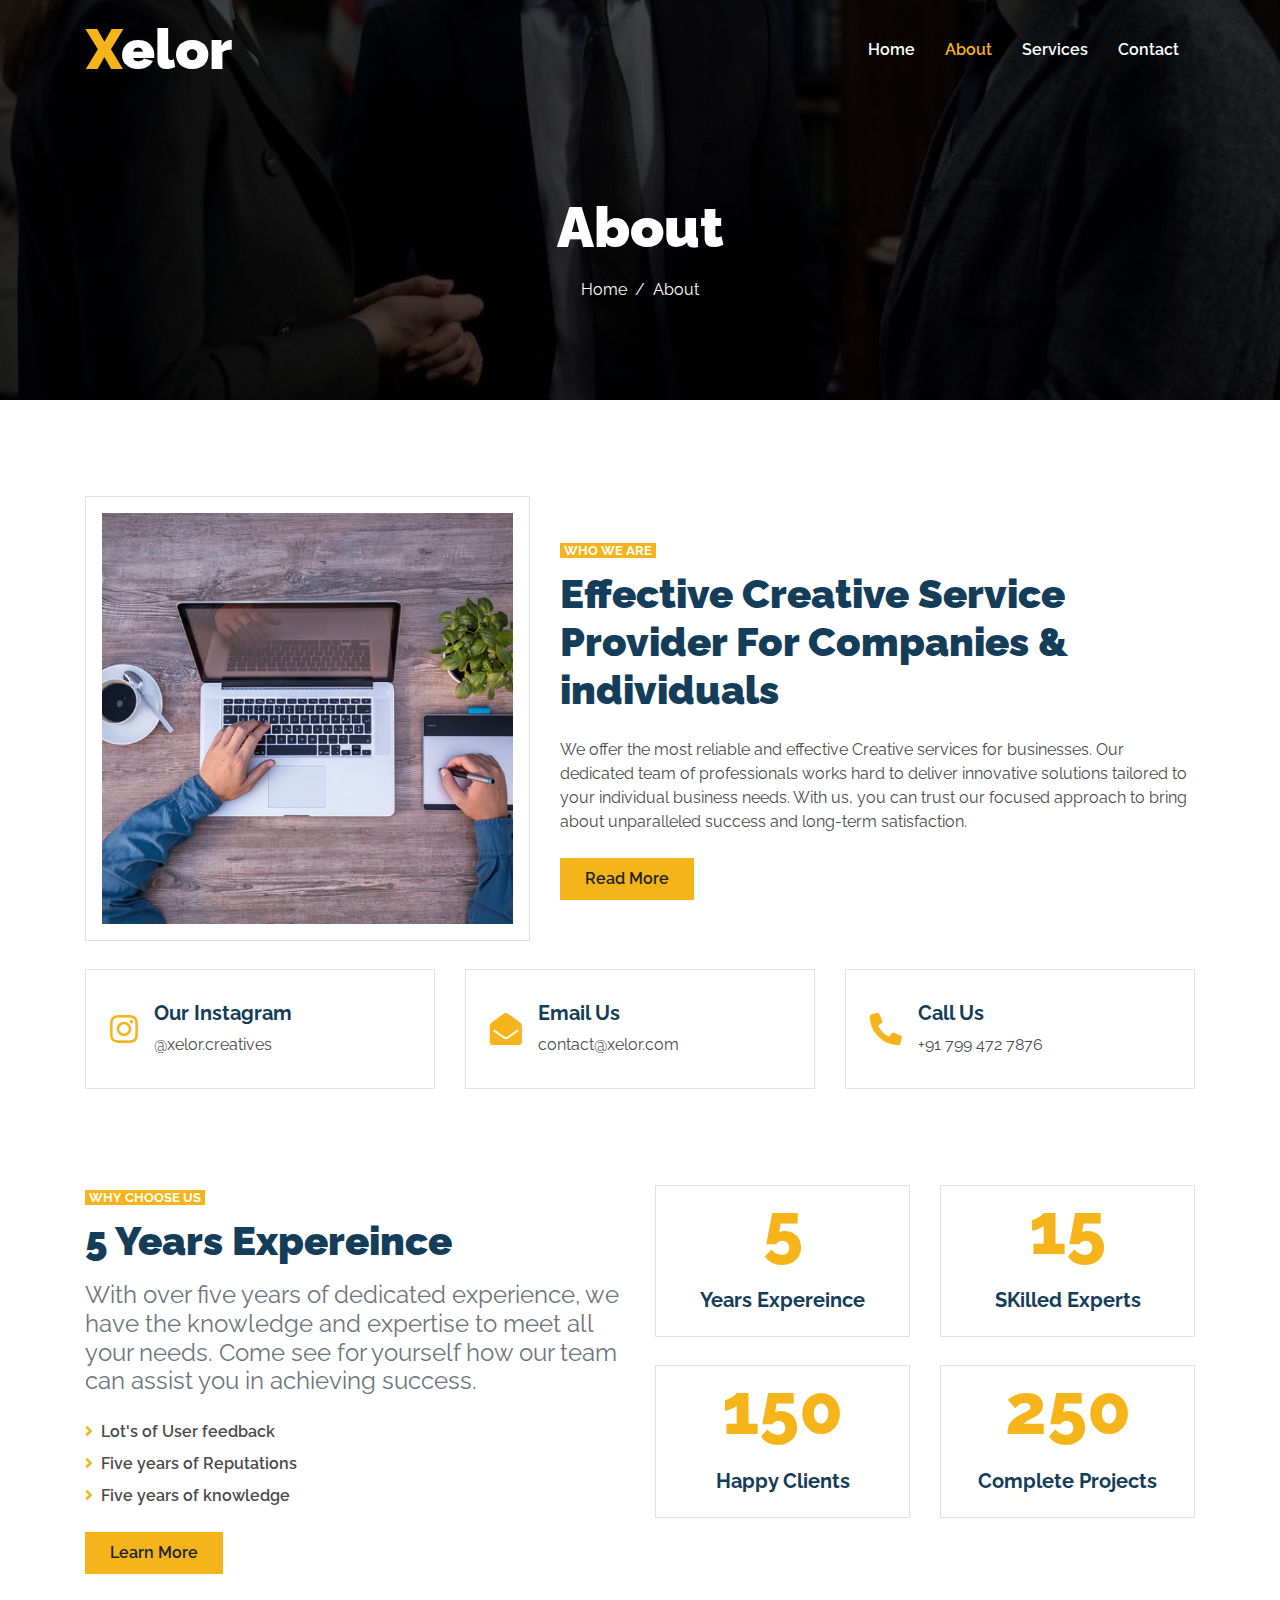
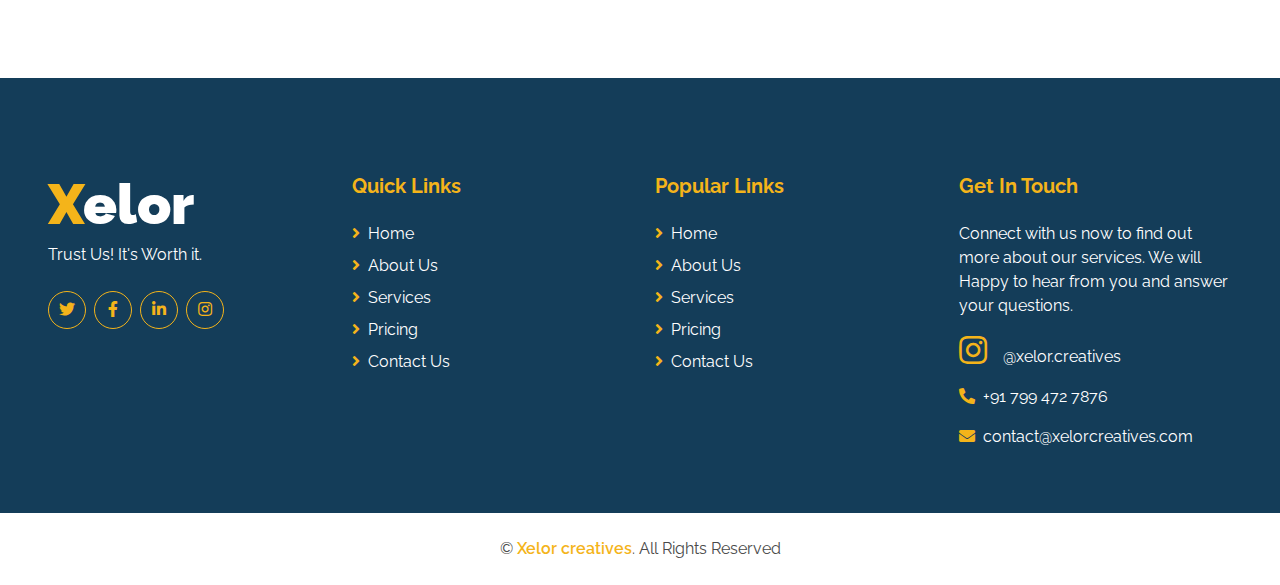
==== commit f3d346a3: "updated" ====
--- a/about.html
+++ b/about.html
@@ -3,7 +3,7 @@
 
 <head>
     <meta charset="utf-8">
-    <title>DotCom - Creative Agency Website Template</title>
+    <title>About Xelor</title>
     <meta content="width=device-width, initial-scale=1.0" name="viewport">
     <meta content="Free HTML Templates" name="keywords">
     <meta content="Free HTML Templates" name="description">
@@ -31,7 +31,7 @@
         <div class="container-lg p-0">
             <nav class="navbar navbar-expand-lg bg-secondary navbar-dark">
                 <a href="index.html" class="navbar-brand">
-                    <h1 class="m-0 text-white display-4"><span class="text-primary">D</span>ot<span class="text-primary">C</span>om</h1>
+                    <h1 class="m-0 text-white display-4"><span class="text-primary">X</span>elor</h1>
                 </a>
                 <button type="button" class="navbar-toggler" data-toggle="collapse" data-target="#navbarCollapse">
                     <span class="navbar-toggler-icon"></span>
@@ -59,7 +59,7 @@
 
 
     <!-- Page Header Start -->
-    <div class="container-fluid page-header d-flex flex-column align-items-center justify-content-center pt-0 pt-lg-5 mb-5">
+    <div class="container-fluid page-header1 d-flex flex-column align-items-center justify-content-center pt-0 pt-lg-5 mb-5">
         <h1 class="display-4 text-white mb-3 mt-0 mt-lg-5">About</h1>
         <div class="d-inline-flex text-white">
             <p class="m-0"><a class="text-white" href="">Home</a></p>
@@ -168,7 +168,7 @@
 
 
     <!-- Team Start -->
-    <div class="container-fluid pt-5">
+    <!-- <div class="container-fluid pt-5">
         <div class="container">
             <div class="row">
                 <div class="col-lg-4 mb-5">
@@ -247,7 +247,7 @@
                 </div>
             </div>
         </div>
-    </div>
+    </div> -->
     <!-- Team End -->
 
 
--- a/css/style.css
+++ b/css/style.css
@@ -9595,9 +9595,23 @@
   }
 }
 
-.page-header {
+.page-header1 {
   height: 400px;
-  background: linear-gradient(rgba(0, 0, 0, 0.7), rgba(0, 0, 0, 0.7)), url(../img/header.jpg);
+  background: linear-gradient(rgba(0, 0, 0, 0.7), rgba(0, 0, 0, 0.7)), url(../img/header1.jpg);
+  background-position: top;
+  background-repeat: no-repeat;
+  background-size: cover;
+}
+.page-header2 {
+  height: 400px;
+  background: linear-gradient(rgba(0, 0, 0, 0.7), rgba(0, 0, 0, 0.7)), url(../img/header2.jpg);
+  background-position: top;
+  background-repeat: no-repeat;
+  background-size: cover;
+}
+.page-header3 {
+  height: 400px;
+  background: linear-gradient(rgba(0, 0, 0, 0.7), rgba(0, 0, 0, 0.7)), url(../img/header3.jpg);
   background-position: top;
   background-repeat: no-repeat;
   background-size: cover;
